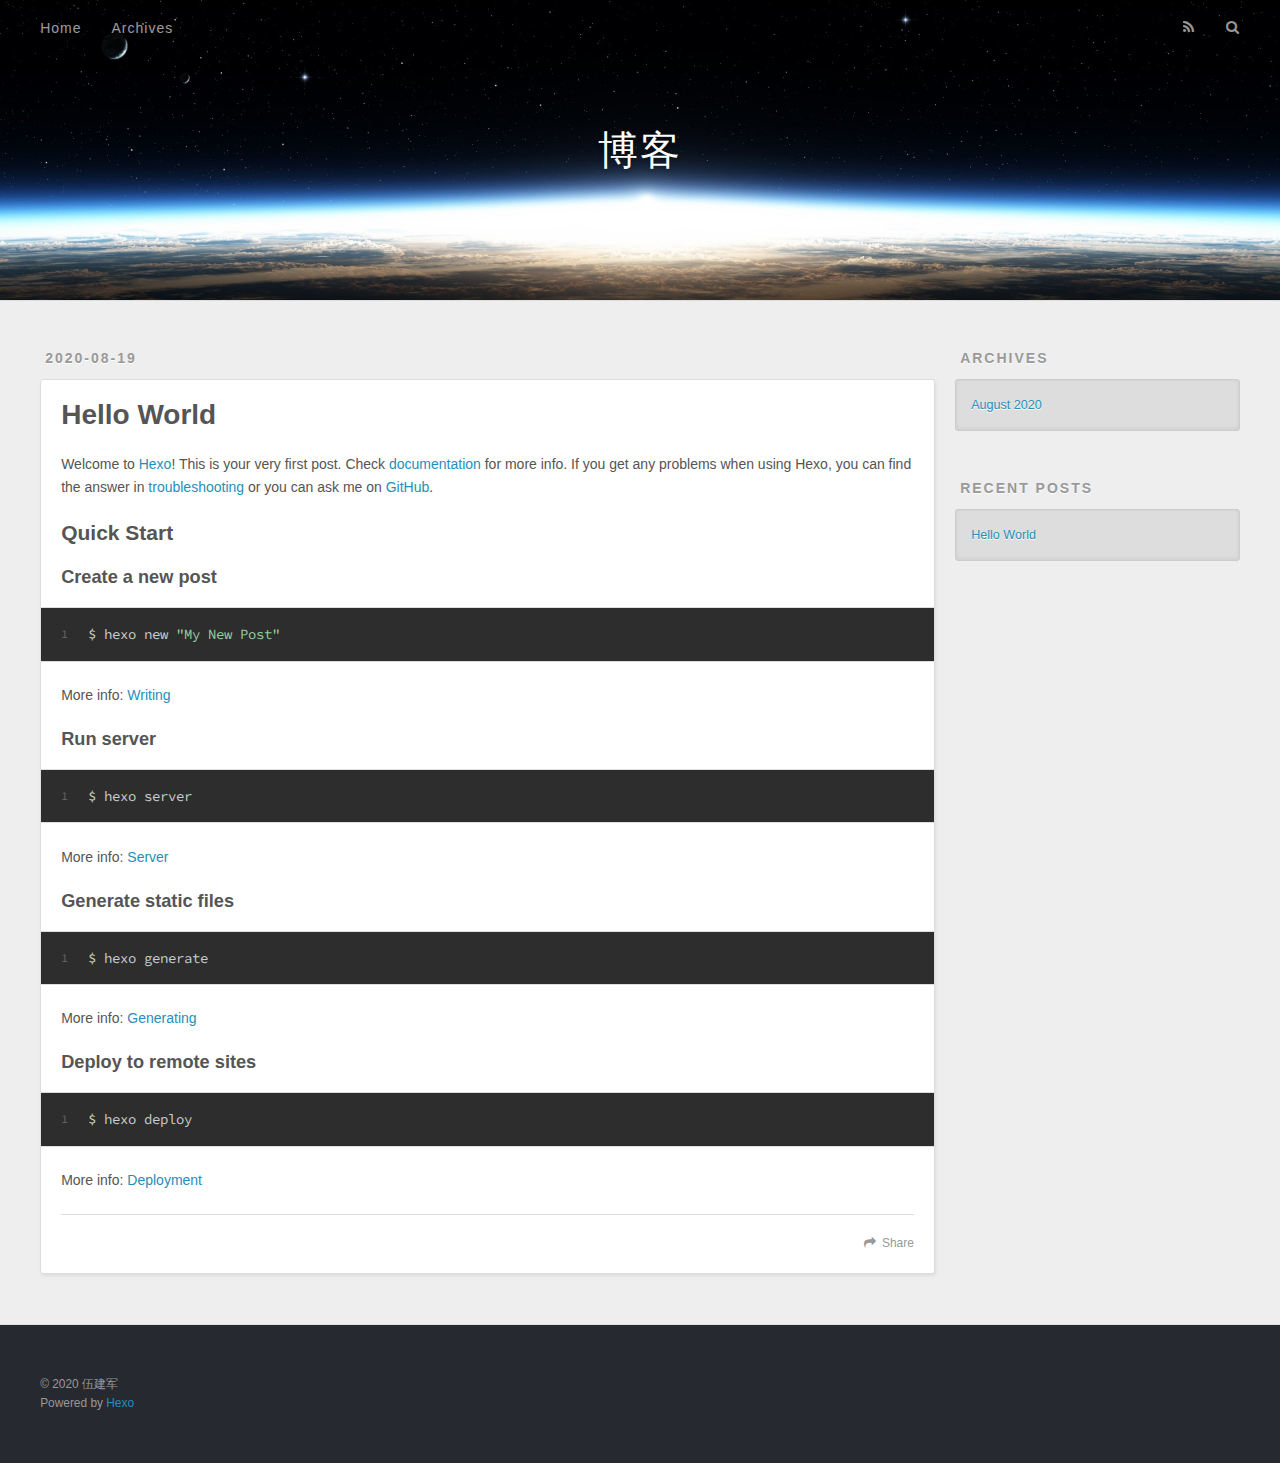
==== index.html @ 5a1fcb06 "Site updated: 2020-08-20 22:05:37" ====
<!DOCTYPE html>
<html>
<head>
  <meta charset="utf-8">
  

  
  <title>博客</title>
  <meta name="viewport" content="width=device-width, initial-scale=1, maximum-scale=1">
  <meta name="description" content="伍建军的个人博客">
<meta property="og:type" content="website">
<meta property="og:title" content="博客">
<meta property="og:url" content="http://yoursite.com/index.html">
<meta property="og:site_name" content="博客">
<meta property="og:description" content="伍建军的个人博客">
<meta property="og:locale" content="en_US">
<meta property="article:author" content="伍建军">
<meta name="twitter:card" content="summary">
  
    <link rel="alternate" href="/atom.xml" title="博客" type="application/atom+xml">
  
  
    <link rel="icon" href="/favicon.png">
  
  
    <link href="//fonts.googleapis.com/css?family=Source+Code+Pro" rel="stylesheet" type="text/css">
  
  
<link rel="stylesheet" href="/css/style.css">

<meta name="generator" content="Hexo 5.0.2"></head>

<body>
  <div id="container">
    <div id="wrap">
      <header id="header">
  <div id="banner"></div>
  <div id="header-outer" class="outer">
    <div id="header-title" class="inner">
      <h1 id="logo-wrap">
        <a href="/" id="logo">博客</a>
      </h1>
      
    </div>
    <div id="header-inner" class="inner">
      <nav id="main-nav">
        <a id="main-nav-toggle" class="nav-icon"></a>
        
          <a class="main-nav-link" href="/">Home</a>
        
          <a class="main-nav-link" href="/archives">Archives</a>
        
      </nav>
      <nav id="sub-nav">
        
          <a id="nav-rss-link" class="nav-icon" href="/atom.xml" title="RSS Feed"></a>
        
        <a id="nav-search-btn" class="nav-icon" title="Search"></a>
      </nav>
      <div id="search-form-wrap">
        <form action="//google.com/search" method="get" accept-charset="UTF-8" class="search-form"><input type="search" name="q" class="search-form-input" placeholder="Search"><button type="submit" class="search-form-submit">&#xF002;</button><input type="hidden" name="sitesearch" value="http://yoursite.com"></form>
      </div>
    </div>
  </div>
</header>
      <div class="outer">
        <section id="main">
  
    <article id="post-hello-world" class="article article-type-post" itemscope itemprop="blogPost">
  <div class="article-meta">
    <a href="/2020/08/19/hello-world/" class="article-date">
  <time datetime="2020-08-19T08:05:56.068Z" itemprop="datePublished">2020-08-19</time>
</a>
    
  </div>
  <div class="article-inner">
    
    
      <header class="article-header">
        
  
    <h1 itemprop="name">
      <a class="article-title" href="/2020/08/19/hello-world/">Hello World</a>
    </h1>
  

      </header>
    
    <div class="article-entry" itemprop="articleBody">
      
        <p>Welcome to <a target="_blank" rel="noopener" href="https://hexo.io/">Hexo</a>! This is your very first post. Check <a target="_blank" rel="noopener" href="https://hexo.io/docs/">documentation</a> for more info. If you get any problems when using Hexo, you can find the answer in <a target="_blank" rel="noopener" href="https://hexo.io/docs/troubleshooting.html">troubleshooting</a> or you can ask me on <a target="_blank" rel="noopener" href="https://github.com/hexojs/hexo/issues">GitHub</a>.</p>
<h2 id="Quick-Start"><a href="#Quick-Start" class="headerlink" title="Quick Start"></a>Quick Start</h2><h3 id="Create-a-new-post"><a href="#Create-a-new-post" class="headerlink" title="Create a new post"></a>Create a new post</h3><figure class="highlight bash"><table><tr><td class="gutter"><pre><span class="line">1</span><br></pre></td><td class="code"><pre><span class="line">$ hexo new <span class="string">&quot;My New Post&quot;</span></span><br></pre></td></tr></table></figure>

<p>More info: <a target="_blank" rel="noopener" href="https://hexo.io/docs/writing.html">Writing</a></p>
<h3 id="Run-server"><a href="#Run-server" class="headerlink" title="Run server"></a>Run server</h3><figure class="highlight bash"><table><tr><td class="gutter"><pre><span class="line">1</span><br></pre></td><td class="code"><pre><span class="line">$ hexo server</span><br></pre></td></tr></table></figure>

<p>More info: <a target="_blank" rel="noopener" href="https://hexo.io/docs/server.html">Server</a></p>
<h3 id="Generate-static-files"><a href="#Generate-static-files" class="headerlink" title="Generate static files"></a>Generate static files</h3><figure class="highlight bash"><table><tr><td class="gutter"><pre><span class="line">1</span><br></pre></td><td class="code"><pre><span class="line">$ hexo generate</span><br></pre></td></tr></table></figure>

<p>More info: <a target="_blank" rel="noopener" href="https://hexo.io/docs/generating.html">Generating</a></p>
<h3 id="Deploy-to-remote-sites"><a href="#Deploy-to-remote-sites" class="headerlink" title="Deploy to remote sites"></a>Deploy to remote sites</h3><figure class="highlight bash"><table><tr><td class="gutter"><pre><span class="line">1</span><br></pre></td><td class="code"><pre><span class="line">$ hexo deploy</span><br></pre></td></tr></table></figure>

<p>More info: <a target="_blank" rel="noopener" href="https://hexo.io/docs/one-command-deployment.html">Deployment</a></p>

      
    </div>
    <footer class="article-footer">
      <a data-url="http://yoursite.com/2020/08/19/hello-world/" data-id="cke1d8yir0000tp1a1aha2dy6" class="article-share-link">Share</a>
      
      
    </footer>
  </div>
  
</article>


  


</section>
        
          <aside id="sidebar">
  
    

  
    

  
    
  
    
  <div class="widget-wrap">
    <h3 class="widget-title">Archives</h3>
    <div class="widget">
      <ul class="archive-list"><li class="archive-list-item"><a class="archive-list-link" href="/archives/2020/08/">August 2020</a></li></ul>
    </div>
  </div>


  
    
  <div class="widget-wrap">
    <h3 class="widget-title">Recent Posts</h3>
    <div class="widget">
      <ul>
        
          <li>
            <a href="/2020/08/19/hello-world/">Hello World</a>
          </li>
        
      </ul>
    </div>
  </div>

  
</aside>
        
      </div>
      <footer id="footer">
  
  <div class="outer">
    <div id="footer-info" class="inner">
      &copy; 2020 伍建军<br>
      Powered by <a href="http://hexo.io/" target="_blank">Hexo</a>
    </div>
  </div>
</footer>
    </div>
    <nav id="mobile-nav">
  
    <a href="/" class="mobile-nav-link">Home</a>
  
    <a href="/archives" class="mobile-nav-link">Archives</a>
  
</nav>
    

<script src="//ajax.googleapis.com/ajax/libs/jquery/2.0.3/jquery.min.js"></script>


  
<link rel="stylesheet" href="/fancybox/jquery.fancybox.css">

  
<script src="/fancybox/jquery.fancybox.pack.js"></script>




<script src="/js/script.js"></script>




  </div>
</body>
</html>
---- css/style.css ----
body {
  width: 100%;
}
body:before,
body:after {
  content: "";
  display: table;
}
body:after {
  clear: both;
}
html,
body,
div,
span,
applet,
object,
iframe,
h1,
h2,
h3,
h4,
h5,
h6,
p,
blockquote,
pre,
a,
abbr,
acronym,
address,
big,
cite,
code,
del,
dfn,
em,
img,
ins,
kbd,
q,
s,
samp,
small,
strike,
strong,
sub,
sup,
tt,
var,
dl,
dt,
dd,
ol,
ul,
li,
fieldset,
form,
label,
legend,
table,
caption,
tbody,
tfoot,
thead,
tr,
th,
td {
  margin: 0;
  padding: 0;
  border: 0;
  outline: 0;
  font-weight: inherit;
  font-style: inherit;
  font-family: inherit;
  font-size: 100%;
  vertical-align: baseline;
}
body {
  line-height: 1;
  color: #000;
  background: #fff;
}
ol,
ul {
  list-style: none;
}
table {
  border-collapse: separate;
  border-spacing: 0;
  vertical-align: middle;
}
caption,
th,
td {
  text-align: left;
  font-weight: normal;
  vertical-align: middle;
}
a img {
  border: none;
}
input,
button {
  margin: 0;
  padding: 0;
}
input::-moz-focus-inner,
button::-moz-focus-inner {
  border: 0;
  padding: 0;
}
@font-face {
  font-family: FontAwesome;
  font-style: normal;
  font-weight: normal;
  src: url("fonts/fontawesome-webfont.eot?v=#4.0.3");
  src: url("fonts/fontawesome-webfont.eot?#iefix&v=#4.0.3") format("embedded-opentype"), url("fonts/fontawesome-webfont.woff?v=#4.0.3") format("woff"), url("fonts/fontawesome-webfont.ttf?v=#4.0.3") format("truetype"), url("fonts/fontawesome-webfont.svg#fontawesomeregular?v=#4.0.3") format("svg");
}
html,
body,
#container {
  height: 100%;
}
body {
  background: #eee;
  font: 14px -apple-system, BlinkMacSystemFont, "Segoe UI", "Roboto", "Oxygen", "Ubuntu", "Cantarell", "Fira Sans", "Droid Sans", "Helvetica Neue", sans-serif;
  -webkit-text-size-adjust: 100%;
}
.outer {
  max-width: 1220px;
  margin: 0 auto;
  padding: 0 20px;
}
.outer:before,
.outer:after {
  content: "";
  display: table;
}
.outer:after {
  clear: both;
}
.inner {
  display: inline;
  float: left;
  width: 98.33333333333333%;
  margin: 0 0.833333333333333%;
}
.left,
.alignleft {
  float: left;
}
.right,
.alignright {
  float: right;
}
.clear {
  clear: both;
}
#container {
  position: relative;
}
.mobile-nav-on {
  overflow: hidden;
}
#wrap {
  height: 100%;
  width: 100%;
  position: absolute;
  top: 0;
  left: 0;
  -webkit-transition: 0.2s ease-out;
  -moz-transition: 0.2s ease-out;
  -ms-transition: 0.2s ease-out;
  transition: 0.2s ease-out;
  z-index: 1;
  background: #eee;
}
.mobile-nav-on #wrap {
  left: 280px;
}
@media screen and (min-width: 768px) {
  #main {
    display: inline;
    float: left;
    width: 73.33333333333333%;
    margin: 0 0.833333333333333%;
  }
}
.article-date,
.article-category-link,
.archive-year,
.widget-title {
  text-decoration: none;
  text-transform: uppercase;
  letter-spacing: 2px;
  color: #999;
  margin-bottom: 1em;
  margin-left: 5px;
  line-height: 1em;
  text-shadow: 0 1px #fff;
  font-weight: bold;
}
.article-inner,
.archive-article-inner {
  background: #fff;
  -webkit-box-shadow: 1px 2px 3px #ddd;
  box-shadow: 1px 2px 3px #ddd;
  border: 1px solid #ddd;
  border-radius: 3px;
}
.article-entry h1,
.widget h1 {
  font-size: 2em;
}
.article-entry h2,
.widget h2 {
  font-size: 1.5em;
}
.article-entry h3,
.widget h3 {
  font-size: 1.3em;
}
.article-entry h4,
.widget h4 {
  font-size: 1.2em;
}
.article-entry h5,
.widget h5 {
  font-size: 1em;
}
.article-entry h6,
.widget h6 {
  font-size: 1em;
  color: #999;
}
.article-entry hr,
.widget hr {
  border: 1px dashed #ddd;
}
.article-entry strong,
.widget strong {
  font-weight: bold;
}
.article-entry em,
.widget em,
.article-entry cite,
.widget cite {
  font-style: italic;
}
.article-entry sup,
.widget sup,
.article-entry sub,
.widget sub {
  font-size: 0.75em;
  line-height: 0;
  position: relative;
  vertical-align: baseline;
}
.article-entry sup,
.widget sup {
  top: -0.5em;
}
.article-entry sub,
.widget sub {
  bottom: -0.2em;
}
.article-entry small,
.widget small {
  font-size: 0.85em;
}
.article-entry acronym,
.widget acronym,
.article-entry abbr,
.widget abbr {
  border-bottom: 1px dotted;
}
.article-entry ul,
.widget ul,
.article-entry ol,
.widget ol,
.article-entry dl,
.widget dl {
  margin: 0 20px;
  line-height: 1.6em;
}
.article-entry ul ul,
.widget ul ul,
.article-entry ol ul,
.widget ol ul,
.article-entry ul ol,
.widget ul ol,
.article-entry ol ol,
.widget ol ol {
  margin-top: 0;
  margin-bottom: 0;
}
.article-entry ul,
.widget ul {
  list-style: disc;
}
.article-entry ol,
.widget ol {
  list-style: decimal;
}
.article-entry dt,
.widget dt {
  font-weight: bold;
}
#header {
  height: 300px;
  position: relative;
  border-bottom: 1px solid #ddd;
}
#header:before,
#header:after {
  content: "";
  position: absolute;
  left: 0;
  right: 0;
  height: 40px;
}
#header:before {
  top: 0;
  background: -webkit-linear-gradient(rgba(0,0,0,0.2), transparent);
  background: -moz-linear-gradient(rgba(0,0,0,0.2), transparent);
  background: -ms-linear-gradient(rgba(0,0,0,0.2), transparent);
  background: linear-gradient(rgba(0,0,0,0.2), transparent);
}
#header:after {
  bottom: 0;
  background: -webkit-linear-gradient(transparent, rgba(0,0,0,0.2));
  background: -moz-linear-gradient(transparent, rgba(0,0,0,0.2));
  background: -ms-linear-gradient(transparent, rgba(0,0,0,0.2));
  background: linear-gradient(transparent, rgba(0,0,0,0.2));
}
#header-outer {
  height: 100%;
  position: relative;
}
#header-inner {
  position: relative;
  overflow: hidden;
}
#banner {
  position: absolute;
  top: 0;
  left: 0;
  width: 100%;
  height: 100%;
  background: url("images/banner.jpg") center #000;
  -webkit-background-size: cover;
  -moz-background-size: cover;
  background-size: cover;
  z-index: -1;
}
#header-title {
  text-align: center;
  height: 40px;
  position: absolute;
  top: 50%;
  left: 0;
  margin-top: -20px;
}
#logo,
#subtitle {
  text-decoration: none;
  color: #fff;
  font-weight: 300;
  text-shadow: 0 1px 4px rgba(0,0,0,0.3);
}
#logo {
  font-size: 40px;
  line-height: 40px;
  letter-spacing: 2px;
}
#subtitle {
  font-size: 16px;
  line-height: 16px;
  letter-spacing: 1px;
}
#subtitle-wrap {
  margin-top: 16px;
}
#main-nav {
  float: left;
  margin-left: -15px;
}
.nav-icon,
.main-nav-link {
  float: left;
  color: #fff;
  opacity: 0.6;
  text-decoration: none;
  text-shadow: 0 1px rgba(0,0,0,0.2);
  -webkit-transition: opacity 0.2s;
  -moz-transition: opacity 0.2s;
  -ms-transition: opacity 0.2s;
  transition: opacity 0.2s;
  display: block;
  padding: 20px 15px;
}
.nav-icon:hover,
.main-nav-link:hover {
  opacity: 1;
}
.nav-icon {
  font-family: FontAwesome;
  text-align: center;
  font-size: 14px;
  width: 14px;
  height: 14px;
  padding: 20px 15px;
  position: relative;
  cursor: pointer;
}
.main-nav-link {
  font-weight: 300;
  letter-spacing: 1px;
}
@media screen and (max-width: 479px) {
  .main-nav-link {
    display: none;
  }
}
#main-nav-toggle {
  display: none;
}
#main-nav-toggle:before {
  content: "\f0c9";
}
@media screen and (max-width: 479px) {
  #main-nav-toggle {
    display: block;
  }
}
#sub-nav {
  float: right;
  margin-right: -15px;
}
#nav-rss-link:before {
  content: "\f09e";
}
#nav-search-btn:before {
  content: "\f002";
}
#search-form-wrap {
  position: absolute;
  top: 15px;
  width: 150px;
  height: 30px;
  right: -150px;
  opacity: 0;
  -webkit-transition: 0.2s ease-out;
  -moz-transition: 0.2s ease-out;
  -ms-transition: 0.2s ease-out;
  transition: 0.2s ease-out;
}
#search-form-wrap.on {
  opacity: 1;
  right: 0;
}
@media screen and (max-width: 479px) {
  #search-form-wrap {
    width: 100%;
    right: -100%;
  }
}
.search-form {
  position: absolute;
  top: 0;
  left: 0;
  right: 0;
  background: #fff;
  padding: 5px 15px;
  border-radius: 15px;
  -webkit-box-shadow: 0 0 10px rgba(0,0,0,0.3);
  box-shadow: 0 0 10px rgba(0,0,0,0.3);
}
.search-form-input {
  border: none;
  background: none;
  color: #555;
  width: 100%;
  font: 13px -apple-system, BlinkMacSystemFont, "Segoe UI", "Roboto", "Oxygen", "Ubuntu", "Cantarell", "Fira Sans", "Droid Sans", "Helvetica Neue", sans-serif;
  outline: none;
}
.search-form-input::-webkit-search-results-decoration,
.search-form-input::-webkit-search-cancel-button {
  -webkit-appearance: none;
}
.search-form-submit {
  position: absolute;
  top: 50%;
  right: 10px;
  margin-top: -7px;
  font: 13px FontAwesome;
  border: none;
  background: none;
  color: #bbb;
  cursor: pointer;
}
.search-form-submit:hover,
.search-form-submit:focus {
  color: #777;
}
.article {
  margin: 50px 0;
}
.article-inner {
  overflow: hidden;
}
.article-meta:before,
.article-meta:after {
  content: "";
  display: table;
}
.article-meta:after {
  clear: both;
}
.article-date {
  float: left;
}
.article-category {
  float: left;
  line-height: 1em;
  color: #ccc;
  text-shadow: 0 1px #fff;
  margin-left: 8px;
}
.article-category:before {
  content: "\2022";
}
.article-category-link {
  margin: 0 12px 1em;
}
.article-header {
  padding: 20px 20px 0;
}
.article-title {
  text-decoration: none;
  font-size: 2em;
  font-weight: bold;
  color: #555;
  line-height: 1.1em;
  -webkit-transition: color 0.2s;
  -moz-transition: color 0.2s;
  -ms-transition: color 0.2s;
  transition: color 0.2s;
}
a.article-title:hover {
  color: #258fb8;
}
.article-entry {
  color: #555;
  padding: 0 20px;
}
.article-entry:before,
.article-entry:after {
  content: "";
  display: table;
}
.article-entry:after {
  clear: both;
}
.article-entry p,
.article-entry table {
  line-height: 1.6em;
  margin: 1.6em 0;
}
.article-entry h1,
.article-entry h2,
.article-entry h3,
.article-entry h4,
.article-entry h5,
.article-entry h6 {
  font-weight: bold;
}
.article-entry h1,
.article-entry h2,
.article-entry h3,
.article-entry h4,
.article-entry h5,
.article-entry h6 {
  line-height: 1.1em;
  margin: 1.1em 0;
}
.article-entry a {
  color: #258fb8;
  text-decoration: none;
}
.article-entry a:hover {
  text-decoration: underline;
}
.article-entry ul,
.article-entry ol,
.article-entry dl {
  margin-top: 1.6em;
  margin-bottom: 1.6em;
}
.article-entry img,
.article-entry video {
  max-width: 100%;
  height: auto;
  display: block;
  margin: auto;
}
.article-entry iframe {
  border: none;
}
.article-entry table {
  width: 100%;
  border-collapse: collapse;
  border-spacing: 0;
}
.article-entry th {
  font-weight: bold;
  border-bottom: 3px solid #ddd;
  padding-bottom: 0.5em;
}
.article-entry td {
  border-bottom: 1px solid #ddd;
  padding: 10px 0;
}
.article-entry blockquote {
  font-family: Georgia, "Times New Roman", serif;
  font-size: 1.4em;
  margin: 1.6em 20px;
  text-align: center;
}
.article-entry blockquote footer {
  font-size: 14px;
  margin: 1.6em 0;
  font-family: -apple-system, BlinkMacSystemFont, "Segoe UI", "Roboto", "Oxygen", "Ubuntu", "Cantarell", "Fira Sans", "Droid Sans", "Helvetica Neue", sans-serif;
}
.article-entry blockquote footer cite:before {
  content: "—";
  padding: 0 0.5em;
}
.article-entry .pullquote {
  text-align: left;
  width: 45%;
  margin: 0;
}
.article-entry .pullquote.left {
  margin-left: 0.5em;
  margin-right: 1em;
}
.article-entry .pullquote.right {
  margin-right: 0.5em;
  margin-left: 1em;
}
.article-entry .caption {
  color: #999;
  display: block;
  font-size: 0.9em;
  margin-top: 0.5em;
  position: relative;
  text-align: center;
}
.article-entry .video-container {
  position: relative;
  padding-top: 56.25%;
  height: 0;
  overflow: hidden;
}
.article-entry .video-container iframe,
.article-entry .video-container object,
.article-entry .video-container embed {
  position: absolute;
  top: 0;
  left: 0;
  width: 100%;
  height: 100%;
  margin-top: 0;
}
.article-more-link a {
  display: inline-block;
  line-height: 1em;
  padding: 6px 15px;
  border-radius: 15px;
  background: #eee;
  color: #999;
  text-shadow: 0 1px #fff;
  text-decoration: none;
}
.article-more-link a:hover {
  background: #258fb8;
  color: #fff;
  text-decoration: none;
  text-shadow: 0 1px #1e7293;
}
.article-footer {
  font-size: 0.85em;
  line-height: 1.6em;
  border-top: 1px solid #ddd;
  padding-top: 1.6em;
  margin: 0 20px 20px;
}
.article-footer:before,
.article-footer:after {
  content: "";
  display: table;
}
.article-footer:after {
  clear: both;
}
.article-footer a {
  color: #999;
  text-decoration: none;
}
.article-footer a:hover {
  color: #555;
}
.article-tag-list-item {
  float: left;
  margin-right: 10px;
}
.article-tag-list-link:before {
  content: "#";
}
.article-comment-link {
  float: right;
}
.article-comment-link:before {
  content: "\f075";
  font-family: FontAwesome;
  padding-right: 8px;
}
.article-share-link {
  cursor: pointer;
  float: right;
  margin-left: 20px;
}
.article-share-link:before {
  content: "\f064";
  font-family: FontAwesome;
  padding-right: 6px;
}
#article-nav {
  position: relative;
}
#article-nav:before,
#article-nav:after {
  content: "";
  display: table;
}
#article-nav:after {
  clear: both;
}
@media screen and (min-width: 768px) {
  #article-nav {
    margin: 50px 0;
  }
  #article-nav:before {
    width: 8px;
    height: 8px;
    position: absolute;
    top: 50%;
    left: 50%;
    margin-top: -4px;
    margin-left: -4px;
    content: "";
    border-radius: 50%;
    background: #ddd;
    -webkit-box-shadow: 0 1px 2px #fff;
    box-shadow: 0 1px 2px #fff;
  }
}
.article-nav-link-wrap {
  text-decoration: none;
  text-shadow: 0 1px #fff;
  color: #999;
  -webkit-box-sizing: border-box;
  -moz-box-sizing: border-box;
  box-sizing: border-box;
  margin-top: 50px;
  text-align: center;
  display: block;
}
.article-nav-link-wrap:hover {
  color: #555;
}
@media screen and (min-width: 768px) {
  .article-nav-link-wrap {
    width: 50%;
    margin-top: 0;
  }
}
@media screen and (min-width: 768px) {
  #article-nav-newer {
    float: left;
    text-align: right;
    padding-right: 20px;
  }
}
@media screen and (min-width: 768px) {
  #article-nav-older {
    float: right;
    text-align: left;
    padding-left: 20px;
  }
}
.article-nav-caption {
  text-transform: uppercase;
  letter-spacing: 2px;
  color: #ddd;
  line-height: 1em;
  font-weight: bold;
}
#article-nav-newer .article-nav-caption {
  margin-right: -2px;
}
.article-nav-title {
  font-size: 0.85em;
  line-height: 1.6em;
  margin-top: 0.5em;
}
.article-share-box {
  position: absolute;
  display: none;
  background: #fff;
  -webkit-box-shadow: 1px 2px 10px rgba(0,0,0,0.2);
  box-shadow: 1px 2px 10px rgba(0,0,0,0.2);
  border-radius: 3px;
  margin-left: -145px;
  overflow: hidden;
  z-index: 1;
}
.article-share-box.on {
  display: block;
}
.article-share-input {
  width: 100%;
  background: none;
  -webkit-box-sizing: border-box;
  -moz-box-sizing: border-box;
  box-sizing: border-box;
  font: 14px -apple-system, BlinkMacSystemFont, "Segoe UI", "Roboto", "Oxygen", "Ubuntu", "Cantarell", "Fira Sans", "Droid Sans", "Helvetica Neue", sans-serif;
  padding: 0 15px;
  color: #555;
  outline: none;
  border: 1px solid #ddd;
  border-radius: 3px 3px 0 0;
  height: 36px;
  line-height: 36px;
}
.article-share-links {
  background: #eee;
}
.article-share-links:before,
.article-share-links:after {
  content: "";
  display: table;
}
.article-share-links:after {
  clear: both;
}
.article-share-twitter,
.article-share-facebook,
.article-share-pinterest,
.article-share-google {
  width: 50px;
  height: 36px;
  display: block;
  float: left;
  position: relative;
  color: #999;
  text-shadow: 0 1px #fff;
}
.article-share-twitter:before,
.article-share-facebook:before,
.article-share-pinterest:before,
.article-share-google:before {
  font-size: 20px;
  font-family: FontAwesome;
  width: 20px;
  height: 20px;
  position: absolute;
  top: 50%;
  left: 50%;
  margin-top: -10px;
  margin-left: -10px;
  text-align: center;
}
.article-share-twitter:hover,
.article-share-facebook:hover,
.article-share-pinterest:hover,
.article-share-google:hover {
  color: #fff;
}
.article-share-twitter:before {
  content: "\f099";
}
.article-share-twitter:hover {
  background: #00aced;
  text-shadow: 0 1px #008abe;
}
.article-share-facebook:before {
  content: "\f09a";
}
.article-share-facebook:hover {
  background: #3b5998;
  text-shadow: 0 1px #2f477a;
}
.article-share-pinterest:before {
  content: "\f0d2";
}
.article-share-pinterest:hover {
  background: #cb2027;
  text-shadow: 0 1px #a21a1f;
}
.article-share-google:before {
  content: "\f0d5";
}
.article-share-google:hover {
  background: #dd4b39;
  text-shadow: 0 1px #be3221;
}
.article-gallery {
  background: #000;
  position: relative;
}
.article-gallery-photos {
  position: relative;
  overflow: hidden;
}
.article-gallery-img {
  display: none;
  max-width: 100%;
}
.article-gallery-img:first-child {
  display: block;
}
.article-gallery-img.loaded {
  position: absolute;
  display: block;
}
.article-gallery-img img {
  display: block;
  max-width: 100%;
  margin: 0 auto;
}
#comments {
  background: #fff;
  -webkit-box-shadow: 1px 2px 3px #ddd;
  box-shadow: 1px 2px 3px #ddd;
  padding: 20px;
  border: 1px solid #ddd;
  border-radius: 3px;
  margin: 50px 0;
}
#comments a {
  color: #258fb8;
}
.archives-wrap {
  margin: 50px 0;
}
.archives:before,
.archives:after {
  content: "";
  display: table;
}
.archives:after {
  clear: both;
}
.archive-year-wrap {
  margin-bottom: 1em;
}
.archives {
  -webkit-column-gap: 10px;
  -moz-column-gap: 10px;
  column-gap: 10px;
}
@media screen and (min-width: 480px) and (max-width: 767px) {
  .archives {
    -webkit-column-count: 2;
    -moz-column-count: 2;
    column-count: 2;
  }
}
@media screen and (min-width: 768px) {
  .archives {
    -webkit-column-count: 3;
    -moz-column-count: 3;
    column-count: 3;
  }
}
.archive-article {
  -webkit-column-break-inside: avoid;
  page-break-inside: avoid;
  overflow: hidden;
  break-inside: avoid-column;
}
.archive-article-inner {
  padding: 10px;
  margin-bottom: 15px;
}
.archive-article-title {
  text-decoration: none;
  font-weight: bold;
  color: #555;
  -webkit-transition: color 0.2s;
  -moz-transition: color 0.2s;
  -ms-transition: color 0.2s;
  transition: color 0.2s;
  line-height: 1.6em;
}
.archive-article-title:hover {
  color: #258fb8;
}
.archive-article-footer {
  margin-top: 1em;
}
.archive-article-date {
  color: #999;
  text-decoration: none;
  font-size: 0.85em;
  line-height: 1em;
  margin-bottom: 0.5em;
  display: block;
}
#page-nav {
  margin: 50px auto;
  background: #fff;
  -webkit-box-shadow: 1px 2px 3px #ddd;
  box-shadow: 1px 2px 3px #ddd;
  border: 1px solid #ddd;
  border-radius: 3px;
  text-align: center;
  color: #999;
  overflow: hidden;
}
#page-nav:before,
#page-nav:after {
  content: "";
  display: table;
}
#page-nav:after {
  clear: both;
}
#page-nav a,
#page-nav span {
  padding: 10px 20px;
  line-height: 1;
  height: 2ex;
}
#page-nav a {
  color: #999;
  text-decoration: none;
}
#page-nav a:hover {
  background: #999;
  color: #fff;
}
#page-nav .prev {
  float: left;
}
#page-nav .next {
  float: right;
}
#page-nav .page-number {
  display: inline-block;
}
@media screen and (max-width: 479px) {
  #page-nav .page-number {
    display: none;
  }
}
#page-nav .current {
  color: #555;
  font-weight: bold;
}
#page-nav .space {
  color: #ddd;
}
#footer {
  background: #262a30;
  padding: 50px 0;
  border-top: 1px solid #ddd;
  color: #999;
}
#footer a {
  color: #258fb8;
  text-decoration: none;
}
#footer a:hover {
  text-decoration: underline;
}
#footer-info {
  line-height: 1.6em;
  font-size: 0.85em;
}
.article-entry pre,
.article-entry .highlight {
  background: #2d2d2d;
  margin: 0 -20px;
  padding: 15px 20px;
  border-style: solid;
  border-color: #ddd;
  border-width: 1px 0;
  overflow: auto;
  color: #ccc;
  line-height: 22.400000000000002px;
}
.article-entry .highlight .gutter pre,
.article-entry .gist .gist-file .gist-data .line-numbers {
  color: #666;
  font-size: 0.85em;
}
.article-entry pre,
.article-entry code {
  font-family: "Source Code Pro", Consolas, Monaco, Menlo, Consolas, monospace;
}
.article-entry code {
  background: #eee;
  text-shadow: 0 1px #fff;
  padding: 0 0.3em;
}
.article-entry pre code {
  background: none;
  text-shadow: none;
  padding: 0;
}
.article-entry .highlight pre {
  border: none;
  margin: 0;
  padding: 0;
}
.article-entry .highlight table {
  margin: 0;
  width: auto;
}
.article-entry .highlight td {
  border: none;
  padding: 0;
}
.article-entry .highlight figcaption {
  font-size: 0.85em;
  color: #999;
  line-height: 1em;
  margin-bottom: 1em;
}
.article-entry .highlight figcaption:before,
.article-entry .highlight figcaption:after {
  content: "";
  display: table;
}
.article-entry .highlight figcaption:after {
  clear: both;
}
.article-entry .highlight figcaption a {
  float: right;
}
.article-entry .highlight .gutter pre {
  text-align: right;
  padding-right: 20px;
}
.article-entry .highlight .line {
  height: 22.400000000000002px;
}
.article-entry .highlight .line.marked {
  background: #515151;
}
.article-entry .gist {
  margin: 0 -20px;
  border-style: solid;
  border-color: #ddd;
  border-width: 1px 0;
  background: #2d2d2d;
  padding: 15px 20px 15px 0;
}
.article-entry .gist .gist-file {
  border: none;
  font-family: "Source Code Pro", Consolas, Monaco, Menlo, Consolas, monospace;
  margin: 0;
}
.article-entry .gist .gist-file .gist-data {
  background: none;
  border: none;
}
.article-entry .gist .gist-file .gist-data .line-numbers {
  background: none;
  border: none;
  padding: 0 20px 0 0;
}
.article-entry .gist .gist-file .gist-data .line-data {
  padding: 0 !important;
}
.article-entry .gist .gist-file .highlight {
  margin: 0;
  padding: 0;
  border: none;
}
.article-entry .gist .gist-file .gist-meta {
  background: #2d2d2d;
  color: #999;
  font: 0.85em -apple-system, BlinkMacSystemFont, "Segoe UI", "Roboto", "Oxygen", "Ubuntu", "Cantarell", "Fira Sans", "Droid Sans", "Helvetica Neue", sans-serif;
  text-shadow: 0 0;
  padding: 0;
  margin-top: 1em;
  margin-left: 20px;
}
.article-entry .gist .gist-file .gist-meta a {
  color: #258fb8;
  font-weight: normal;
}
.article-entry .gist .gist-file .gist-meta a:hover {
  text-decoration: underline;
}
pre .comment,
pre .title {
  color: #999;
}
pre .variable,
pre .attribute,
pre .tag,
pre .regexp,
pre .ruby .constant,
pre .xml .tag .title,
pre .xml .pi,
pre .xml .doctype,
pre .html .doctype,
pre .css .id,
pre .css .class,
pre .css .pseudo {
  color: #f2777a;
}
pre .number,
pre .preprocessor,
pre .built_in,
pre .literal,
pre .params,
pre .constant {
  color: #f99157;
}
pre .class,
pre .ruby .class .title,
pre .css .rules .attribute {
  color: #9c9;
}
pre .string,
pre .value,
pre .inheritance,
pre .header,
pre .ruby .symbol,
pre .xml .cdata {
  color: #9c9;
}
pre .css .hexcolor {
  color: #6cc;
}
pre .function,
pre .python .decorator,
pre .python .title,
pre .ruby .function .title,
pre .ruby .title .keyword,
pre .perl .sub,
pre .javascript .title,
pre .coffeescript .title {
  color: #69c;
}
pre .keyword,
pre .javascript .function {
  color: #c9c;
}
@media screen and (max-width: 479px) {
  #mobile-nav {
    position: absolute;
    top: 0;
    left: 0;
    width: 280px;
    height: 100%;
    background: #191919;
    border-right: 1px solid #fff;
  }
}
@media screen and (max-width: 479px) {
  .mobile-nav-link {
    display: block;
    color: #999;
    text-decoration: none;
    padding: 15px 20px;
    font-weight: bold;
  }
  .mobile-nav-link:hover {
    color: #fff;
  }
}
@media screen and (min-width: 768px) {
  #sidebar {
    display: inline;
    float: left;
    width: 23.333333333333332%;
    margin: 0 0.833333333333333%;
  }
}
.widget-wrap {
  margin: 50px 0;
}
.widget {
  color: #777;
  text-shadow: 0 1px #fff;
  background: #ddd;
  -webkit-box-shadow: 0 -1px 4px #ccc inset;
  box-shadow: 0 -1px 4px #ccc inset;
  border: 1px solid #ccc;
  padding: 15px;
  border-radius: 3px;
}
.widget a {
  color: #258fb8;
  text-decoration: none;
}
.widget a:hover {
  text-decoration: underline;
}
.widget ul ul,
.widget ol ul,
.widget dl ul,
.widget ul ol,
.widget ol ol,
.widget dl ol,
.widget ul dl,
.widget ol dl,
.widget dl dl {
  margin-left: 15px;
  list-style: disc;
}
.widget {
  line-height: 1.6em;
  word-wrap: break-word;
  font-size: 0.9em;
}
.widget ul,
.widget ol {
  list-style: none;
  margin: 0;
}
.widget ul ul,
.widget ol ul,
.widget ul ol,
.widget ol ol {
  margin: 0 20px;
}
.widget ul ul,
.widget ol ul {
  list-style: disc;
}
.widget ul ol,
.widget ol ol {
  list-style: decimal;
}
.category-list-count,
.tag-list-count,
.archive-list-count {
  padding-left: 5px;
  color: #999;
  font-size: 0.85em;
}
.category-list-count:before,
.tag-list-count:before,
.archive-list-count:before {
  content: "(";
}
.category-list-count:after,
.tag-list-count:after,
.archive-list-count:after {
  content: ")";
}
.tagcloud a {
  margin-right: 5px;
  display: inline-block;
}
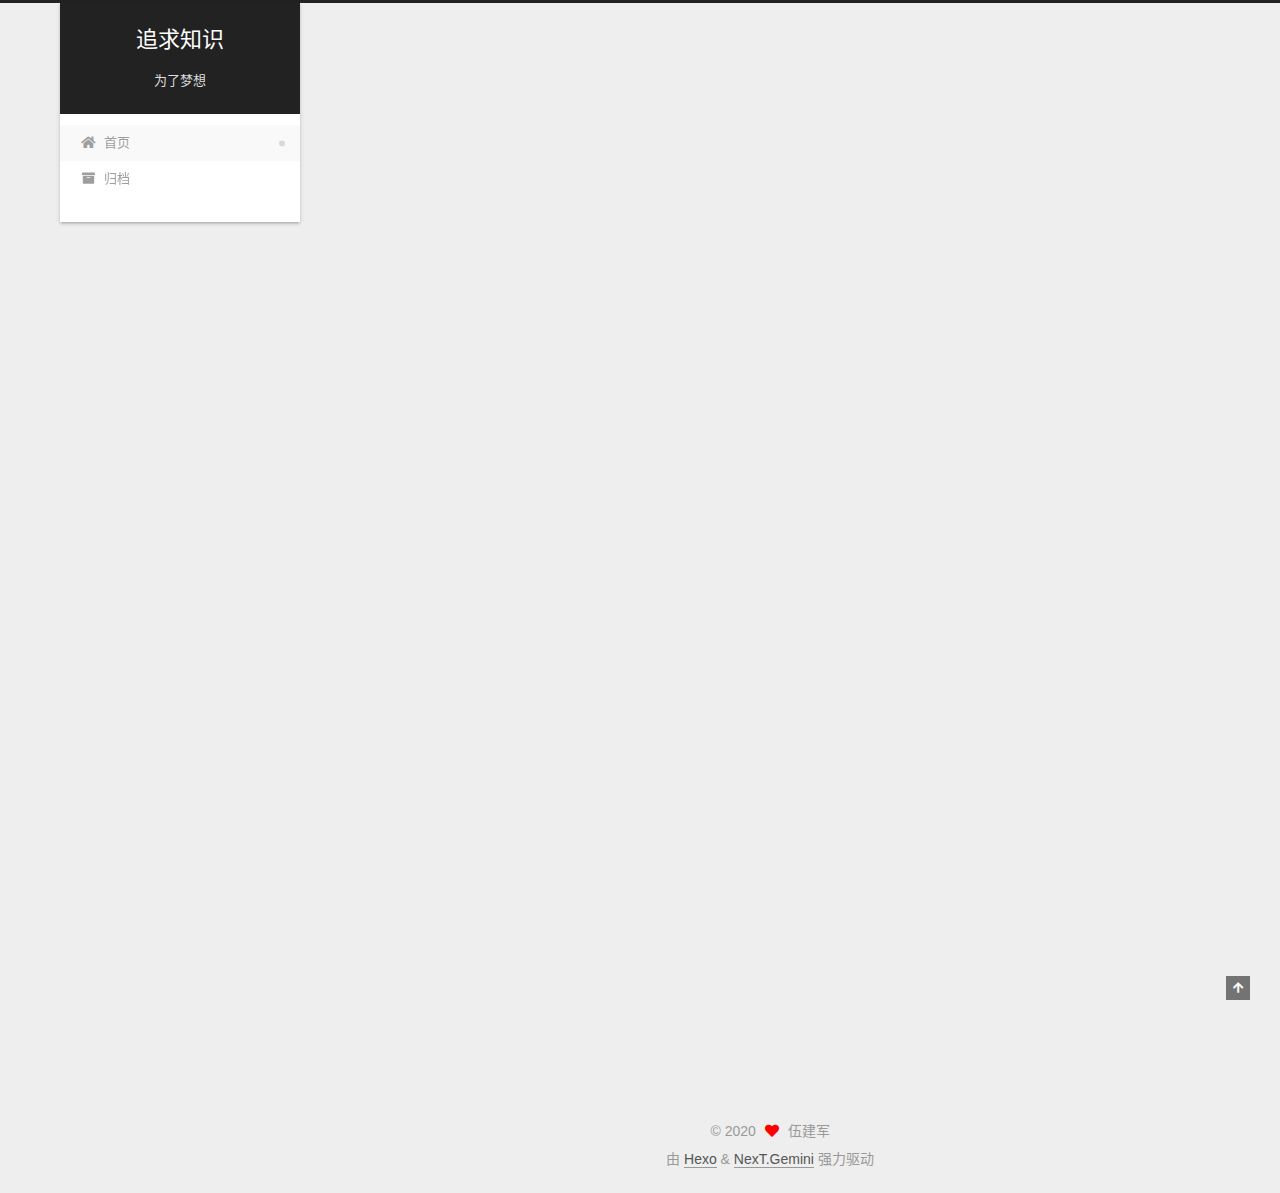
==== commit 87dc8552: "Site updated: 2020-08-20 22:09:35" ====
--- a/index.html
+++ b/index.html
@@ -1,198 +1,372 @@
 <!DOCTYPE html>
-<html>
+<html lang="zh-CN">
 <head>
-  <meta charset="utf-8">
-  
-
-  
-  <title>博客</title>
-  <meta name="viewport" content="width=device-width, initial-scale=1, maximum-scale=1">
+  <meta charset="UTF-8">
+<meta name="viewport" content="width=device-width, initial-scale=1, maximum-scale=2">
+<meta name="theme-color" content="#222">
+<meta name="generator" content="Hexo 5.0.2">
+  <link rel="apple-touch-icon" sizes="180x180" href="/images/apple-touch-icon-next.png">
+  <link rel="icon" type="image/png" sizes="32x32" href="/images/favicon-32x32-next.png">
+  <link rel="icon" type="image/png" sizes="16x16" href="/images/favicon-16x16-next.png">
+  <link rel="mask-icon" href="/images/logo.svg" color="#222">
+
+<link rel="stylesheet" href="/css/main.css">
+
+
+<link rel="stylesheet" href="/lib/font-awesome/css/all.min.css">
+
+<script id="hexo-configurations">
+    var NexT = window.NexT || {};
+    var CONFIG = {"hostname":"yoursite.com","root":"/","scheme":"Gemini","version":"7.8.0","exturl":false,"sidebar":{"position":"left","display":"post","padding":18,"offset":12,"onmobile":false},"copycode":{"enable":false,"show_result":false,"style":null},"back2top":{"enable":true,"sidebar":false,"scrollpercent":false},"bookmark":{"enable":false,"color":"#222","save":"auto"},"fancybox":false,"mediumzoom":false,"lazyload":false,"pangu":false,"comments":{"style":"tabs","active":null,"storage":true,"lazyload":false,"nav":null},"algolia":{"hits":{"per_page":10},"labels":{"input_placeholder":"Search for Posts","hits_empty":"We didn't find any results for the search: ${query}","hits_stats":"${hits} results found in ${time} ms"}},"localsearch":{"enable":false,"trigger":"auto","top_n_per_article":1,"unescape":false,"preload":false},"motion":{"enable":true,"async":false,"transition":{"post_block":"fadeIn","post_header":"slideDownIn","post_body":"slideDownIn","coll_header":"slideLeftIn","sidebar":"slideUpIn"}}};
+  </script>
+
   <meta name="description" content="伍建军的个人博客">
 <meta property="og:type" content="website">
-<meta property="og:title" content="博客">
+<meta property="og:title" content="追求知识">
 <meta property="og:url" content="http://yoursite.com/index.html">
-<meta property="og:site_name" content="博客">
+<meta property="og:site_name" content="追求知识">
 <meta property="og:description" content="伍建军的个人博客">
-<meta property="og:locale" content="en_US">
+<meta property="og:locale" content="zh_CN">
 <meta property="article:author" content="伍建军">
 <meta name="twitter:card" content="summary">
-  
-    <link rel="alternate" href="/atom.xml" title="博客" type="application/atom+xml">
-  
-  
-    <link rel="icon" href="/favicon.png">
-  
-  
-    <link href="//fonts.googleapis.com/css?family=Source+Code+Pro" rel="stylesheet" type="text/css">
-  
-  
-<link rel="stylesheet" href="/css/style.css">
-
-<meta name="generator" content="Hexo 5.0.2"></head>
-
-<body>
-  <div id="container">
-    <div id="wrap">
-      <header id="header">
-  <div id="banner"></div>
-  <div id="header-outer" class="outer">
-    <div id="header-title" class="inner">
-      <h1 id="logo-wrap">
-        <a href="/" id="logo">博客</a>
-      </h1>
+
+<link rel="canonical" href="http://yoursite.com/">
+
+
+<script id="page-configurations">
+  // https://hexo.io/docs/variables.html
+  CONFIG.page = {
+    sidebar: "",
+    isHome : true,
+    isPost : false,
+    lang   : 'zh-CN'
+  };
+</script>
+
+  <title>追求知识</title>
+  
+
+
+
+
+
+
+  <noscript>
+  <style>
+  .use-motion .brand,
+  .use-motion .menu-item,
+  .sidebar-inner,
+  .use-motion .post-block,
+  .use-motion .pagination,
+  .use-motion .comments,
+  .use-motion .post-header,
+  .use-motion .post-body,
+  .use-motion .collection-header { opacity: initial; }
+
+  .use-motion .site-title,
+  .use-motion .site-subtitle {
+    opacity: initial;
+    top: initial;
+  }
+
+  .use-motion .logo-line-before i { left: initial; }
+  .use-motion .logo-line-after i { right: initial; }
+  </style>
+</noscript>
+
+</head>
+
+<body itemscope itemtype="http://schema.org/WebPage">
+  <div class="container use-motion">
+    <div class="headband"></div>
+
+    <header class="header" itemscope itemtype="http://schema.org/WPHeader">
+      <div class="header-inner"><div class="site-brand-container">
+  <div class="site-nav-toggle">
+    <div class="toggle" aria-label="切换导航栏">
+      <span class="toggle-line toggle-line-first"></span>
+      <span class="toggle-line toggle-line-middle"></span>
+      <span class="toggle-line toggle-line-last"></span>
+    </div>
+  </div>
+
+  <div class="site-meta">
+
+    <a href="/" class="brand" rel="start">
+      <span class="logo-line-before"><i></i></span>
+      <h1 class="site-title">追求知识</h1>
+      <span class="logo-line-after"><i></i></span>
+    </a>
+      <p class="site-subtitle" itemprop="description">为了梦想</p>
+  </div>
+
+  <div class="site-nav-right">
+    <div class="toggle popup-trigger">
+    </div>
+  </div>
+</div>
+
+
+
+
+<nav class="site-nav">
+  <ul id="menu" class="main-menu menu">
+        <li class="menu-item menu-item-home">
+
+    <a href="/" rel="section"><i class="fa fa-home fa-fw"></i>首页</a>
+
+  </li>
+        <li class="menu-item menu-item-archives">
+
+    <a href="/archives/" rel="section"><i class="fa fa-archive fa-fw"></i>归档</a>
+
+  </li>
+  </ul>
+</nav>
+
+
+
+
+</div>
+    </header>
+
+    
+  <div class="back-to-top">
+    <i class="fa fa-arrow-up"></i>
+    <span>0%</span>
+  </div>
+
+
+    <main class="main">
+      <div class="main-inner">
+        <div class="content-wrap">
+          
+
+          <div class="content index posts-expand">
+            
+      
+  
+  
+  <article itemscope itemtype="http://schema.org/Article" class="post-block" lang="zh-CN">
+    <link itemprop="mainEntityOfPage" href="http://yoursite.com/2020/08/19/hello-world/">
+
+    <span hidden itemprop="author" itemscope itemtype="http://schema.org/Person">
+      <meta itemprop="image" content="/images/avatar.gif">
+      <meta itemprop="name" content="伍建军">
+      <meta itemprop="description" content="伍建军的个人博客">
+    </span>
+
+    <span hidden itemprop="publisher" itemscope itemtype="http://schema.org/Organization">
+      <meta itemprop="name" content="追求知识">
+    </span>
+      <header class="post-header">
+        <h2 class="post-title" itemprop="name headline">
+          
+            <a href="/2020/08/19/hello-world/" class="post-title-link" itemprop="url">Hello World</a>
+        </h2>
+
+        <div class="post-meta">
+            <span class="post-meta-item">
+              <span class="post-meta-item-icon">
+                <i class="far fa-calendar"></i>
+              </span>
+              <span class="post-meta-item-text">发表于</span>
+
+              <time title="创建时间：2020-08-19 16:05:56" itemprop="dateCreated datePublished" datetime="2020-08-19T16:05:56+08:00">2020-08-19</time>
+            </span>
+
+          
+
+        </div>
+      </header>
+
+    
+    
+    
+    <div class="post-body" itemprop="articleBody">
+
+      
+          <p>Welcome to <a target="_blank" rel="noopener" href="https://hexo.io/">Hexo</a>! This is your very first post. Check <a target="_blank" rel="noopener" href="https://hexo.io/docs/">documentation</a> for more info. If you get any problems when using Hexo, you can find the answer in <a target="_blank" rel="noopener" href="https://hexo.io/docs/troubleshooting.html">troubleshooting</a> or you can ask me on <a target="_blank" rel="noopener" href="https://github.com/hexojs/hexo/issues">GitHub</a>.</p>
+<h2 id="Quick-Start"><a href="#Quick-Start" class="headerlink" title="Quick Start"></a>Quick Start</h2><h3 id="Create-a-new-post"><a href="#Create-a-new-post" class="headerlink" title="Create a new post"></a>Create a new post</h3><figure class="highlight bash"><table><tr><td class="gutter"><pre><span class="line">1</span><br></pre></td><td class="code"><pre><span class="line">$ hexo new <span class="string">&quot;My New Post&quot;</span></span><br></pre></td></tr></table></figure>
+
+<p>More info: <a target="_blank" rel="noopener" href="https://hexo.io/docs/writing.html">Writing</a></p>
+<h3 id="Run-server"><a href="#Run-server" class="headerlink" title="Run server"></a>Run server</h3><figure class="highlight bash"><table><tr><td class="gutter"><pre><span class="line">1</span><br></pre></td><td class="code"><pre><span class="line">$ hexo server</span><br></pre></td></tr></table></figure>
+
+<p>More info: <a target="_blank" rel="noopener" href="https://hexo.io/docs/server.html">Server</a></p>
+<h3 id="Generate-static-files"><a href="#Generate-static-files" class="headerlink" title="Generate static files"></a>Generate static files</h3><figure class="highlight bash"><table><tr><td class="gutter"><pre><span class="line">1</span><br></pre></td><td class="code"><pre><span class="line">$ hexo generate</span><br></pre></td></tr></table></figure>
+
+<p>More info: <a target="_blank" rel="noopener" href="https://hexo.io/docs/generating.html">Generating</a></p>
+<h3 id="Deploy-to-remote-sites"><a href="#Deploy-to-remote-sites" class="headerlink" title="Deploy to remote sites"></a>Deploy to remote sites</h3><figure class="highlight bash"><table><tr><td class="gutter"><pre><span class="line">1</span><br></pre></td><td class="code"><pre><span class="line">$ hexo deploy</span><br></pre></td></tr></table></figure>
+
+<p>More info: <a target="_blank" rel="noopener" href="https://hexo.io/docs/one-command-deployment.html">Deployment</a></p>
+
       
     </div>
-    <div id="header-inner" class="inner">
-      <nav id="main-nav">
-        <a id="main-nav-toggle" class="nav-icon"></a>
+
+    
+    
+    
+      <footer class="post-footer">
+        <div class="post-eof"></div>
+      </footer>
+  </article>
+  
+  
+  
+
+
+  
+
+
+
+          </div>
+          
+
+<script>
+  window.addEventListener('tabs:register', () => {
+    let { activeClass } = CONFIG.comments;
+    if (CONFIG.comments.storage) {
+      activeClass = localStorage.getItem('comments_active') || activeClass;
+    }
+    if (activeClass) {
+      let activeTab = document.querySelector(`a[href="#comment-${activeClass}"]`);
+      if (activeTab) {
+        activeTab.click();
+      }
+    }
+  });
+  if (CONFIG.comments.storage) {
+    window.addEventListener('tabs:click', event => {
+      if (!event.target.matches('.tabs-comment .tab-content .tab-pane')) return;
+      let commentClass = event.target.classList[1];
+      localStorage.setItem('comments_active', commentClass);
+    });
+  }
+</script>
+
+        </div>
+          
+  
+  <div class="toggle sidebar-toggle">
+    <span class="toggle-line toggle-line-first"></span>
+    <span class="toggle-line toggle-line-middle"></span>
+    <span class="toggle-line toggle-line-last"></span>
+  </div>
+
+  <aside class="sidebar">
+    <div class="sidebar-inner">
+
+      <ul class="sidebar-nav motion-element">
+        <li class="sidebar-nav-toc">
+          文章目录
+        </li>
+        <li class="sidebar-nav-overview">
+          站点概览
+        </li>
+      </ul>
+
+      <!--noindex-->
+      <div class="post-toc-wrap sidebar-panel">
+      </div>
+      <!--/noindex-->
+
+      <div class="site-overview-wrap sidebar-panel">
+        <div class="site-author motion-element" itemprop="author" itemscope itemtype="http://schema.org/Person">
+  <p class="site-author-name" itemprop="name">伍建军</p>
+  <div class="site-description" itemprop="description">伍建军的个人博客</div>
+</div>
+<div class="site-state-wrap motion-element">
+  <nav class="site-state">
+      <div class="site-state-item site-state-posts">
+          <a href="/archives/">
         
-          <a class="main-nav-link" href="/">Home</a>
+          <span class="site-state-item-count">1</span>
+          <span class="site-state-item-name">日志</span>
+        </a>
+      </div>
+  </nav>
+</div>
+
+
+
+      </div>
+
+    </div>
+  </aside>
+  <div id="sidebar-dimmer"></div>
+
+
+      </div>
+    </main>
+
+    <footer class="footer">
+      <div class="footer-inner">
         
-          <a class="main-nav-link" href="/archives">Archives</a>
+
         
-      </nav>
-      <nav id="sub-nav">
+
+<div class="copyright">
+  
+  &copy; 
+  <span itemprop="copyrightYear">2020</span>
+  <span class="with-love">
+    <i class="fa fa-heart"></i>
+  </span>
+  <span class="author" itemprop="copyrightHolder">伍建军</span>
+</div>
+  <div class="powered-by">由 <a href="https://hexo.io/" class="theme-link" rel="noopener" target="_blank">Hexo</a> & <a href="https://theme-next.org/" class="theme-link" rel="noopener" target="_blank">NexT.Gemini</a> 强力驱动
+  </div>
+
         
-          <a id="nav-rss-link" class="nav-icon" href="/atom.xml" title="RSS Feed"></a>
-        
-        <a id="nav-search-btn" class="nav-icon" title="Search"></a>
-      </nav>
-      <div id="search-form-wrap">
-        <form action="//google.com/search" method="get" accept-charset="UTF-8" class="search-form"><input type="search" name="q" class="search-form-input" placeholder="Search"><button type="submit" class="search-form-submit">&#xF002;</button><input type="hidden" name="sitesearch" value="http://yoursite.com"></form>
-      </div>
-    </div>
-  </div>
-</header>
-      <div class="outer">
-        <section id="main">
-  
-    <article id="post-hello-world" class="article article-type-post" itemscope itemprop="blogPost">
-  <div class="article-meta">
-    <a href="/2020/08/19/hello-world/" class="article-date">
-  <time datetime="2020-08-19T08:05:56.068Z" itemprop="datePublished">2020-08-19</time>
-</a>
-    
-  </div>
-  <div class="article-inner">
-    
-    
-      <header class="article-header">
-        
-  
-    <h1 itemprop="name">
-      <a class="article-title" href="/2020/08/19/hello-world/">Hello World</a>
-    </h1>
-  
-
-      </header>
-    
-    <div class="article-entry" itemprop="articleBody">
-      
-        <p>Welcome to <a target="_blank" rel="noopener" href="https://hexo.io/">Hexo</a>! This is your very first post. Check <a target="_blank" rel="noopener" href="https://hexo.io/docs/">documentation</a> for more info. If you get any problems when using Hexo, you can find the answer in <a target="_blank" rel="noopener" href="https://hexo.io/docs/troubleshooting.html">troubleshooting</a> or you can ask me on <a target="_blank" rel="noopener" href="https://github.com/hexojs/hexo/issues">GitHub</a>.</p>
-<h2 id="Quick-Start"><a href="#Quick-Start" class="headerlink" title="Quick Start"></a>Quick Start</h2><h3 id="Create-a-new-post"><a href="#Create-a-new-post" class="headerlink" title="Create a new post"></a>Create a new post</h3><figure class="highlight bash"><table><tr><td class="gutter"><pre><span class="line">1</span><br></pre></td><td class="code"><pre><span class="line">$ hexo new <span class="string">&quot;My New Post&quot;</span></span><br></pre></td></tr></table></figure>
-
-<p>More info: <a target="_blank" rel="noopener" href="https://hexo.io/docs/writing.html">Writing</a></p>
-<h3 id="Run-server"><a href="#Run-server" class="headerlink" title="Run server"></a>Run server</h3><figure class="highlight bash"><table><tr><td class="gutter"><pre><span class="line">1</span><br></pre></td><td class="code"><pre><span class="line">$ hexo server</span><br></pre></td></tr></table></figure>
-
-<p>More info: <a target="_blank" rel="noopener" href="https://hexo.io/docs/server.html">Server</a></p>
-<h3 id="Generate-static-files"><a href="#Generate-static-files" class="headerlink" title="Generate static files"></a>Generate static files</h3><figure class="highlight bash"><table><tr><td class="gutter"><pre><span class="line">1</span><br></pre></td><td class="code"><pre><span class="line">$ hexo generate</span><br></pre></td></tr></table></figure>
-
-<p>More info: <a target="_blank" rel="noopener" href="https://hexo.io/docs/generating.html">Generating</a></p>
-<h3 id="Deploy-to-remote-sites"><a href="#Deploy-to-remote-sites" class="headerlink" title="Deploy to remote sites"></a>Deploy to remote sites</h3><figure class="highlight bash"><table><tr><td class="gutter"><pre><span class="line">1</span><br></pre></td><td class="code"><pre><span class="line">$ hexo deploy</span><br></pre></td></tr></table></figure>
-
-<p>More info: <a target="_blank" rel="noopener" href="https://hexo.io/docs/one-command-deployment.html">Deployment</a></p>
-
-      
-    </div>
-    <footer class="article-footer">
-      <a data-url="http://yoursite.com/2020/08/19/hello-world/" data-id="cke1d8yir0000tp1a1aha2dy6" class="article-share-link">Share</a>
-      
-      
+
+
+
+
+
+
+
+
+      </div>
     </footer>
   </div>
-  
-</article>
-
-
-  
-
-
-</section>
-        
-          <aside id="sidebar">
-  
-    
-
-  
-    
-
-  
-    
-  
-    
-  <div class="widget-wrap">
-    <h3 class="widget-title">Archives</h3>
-    <div class="widget">
-      <ul class="archive-list"><li class="archive-list-item"><a class="archive-list-link" href="/archives/2020/08/">August 2020</a></li></ul>
-    </div>
-  </div>
-
-
-  
-    
-  <div class="widget-wrap">
-    <h3 class="widget-title">Recent Posts</h3>
-    <div class="widget">
-      <ul>
-        
-          <li>
-            <a href="/2020/08/19/hello-world/">Hello World</a>
-          </li>
-        
-      </ul>
-    </div>
-  </div>
-
-  
-</aside>
-        
-      </div>
-      <footer id="footer">
-  
-  <div class="outer">
-    <div id="footer-info" class="inner">
-      &copy; 2020 伍建军<br>
-      Powered by <a href="http://hexo.io/" target="_blank">Hexo</a>
-    </div>
-  </div>
-</footer>
-    </div>
-    <nav id="mobile-nav">
-  
-    <a href="/" class="mobile-nav-link">Home</a>
-  
-    <a href="/archives" class="mobile-nav-link">Archives</a>
-  
-</nav>
-    
-
-<script src="//ajax.googleapis.com/ajax/libs/jquery/2.0.3/jquery.min.js"></script>
-
-
-  
-<link rel="stylesheet" href="/fancybox/jquery.fancybox.css">
-
-  
-<script src="/fancybox/jquery.fancybox.pack.js"></script>
-
-
-
-
-<script src="/js/script.js"></script>
-
-
-
-
-  </div>
+
+  
+  <script src="/lib/anime.min.js"></script>
+  <script src="/lib/velocity/velocity.min.js"></script>
+  <script src="/lib/velocity/velocity.ui.min.js"></script>
+
+<script src="/js/utils.js"></script>
+
+<script src="/js/motion.js"></script>
+
+
+<script src="/js/schemes/pisces.js"></script>
+
+
+<script src="/js/next-boot.js"></script>
+
+
+
+
+  
+
+
+
+
+
+
+
+
+
+
+
+
+
+
+
+  
+
+  
+
 </body>
-</html>+</html>
--- a/css/main.css
+++ b/css/main.css
@@ -0,0 +1,2565 @@
+:root {
+  --body-bg-color: #eee;
+  --content-bg-color: #fff;
+  --card-bg-color: #f5f5f5;
+  --text-color: #555;
+  --blockquote-color: #666;
+  --link-color: #555;
+  --link-hover-color: #222;
+  --brand-color: #fff;
+  --brand-hover-color: #fff;
+  --table-row-odd-bg-color: #f9f9f9;
+  --table-row-hover-bg-color: #f5f5f5;
+  --menu-item-bg-color: #f5f5f5;
+  --btn-default-bg: #fff;
+  --btn-default-color: #555;
+  --btn-default-border-color: #555;
+  --btn-default-hover-bg: #222;
+  --btn-default-hover-color: #fff;
+  --btn-default-hover-border-color: #222;
+}
+html {
+  line-height: 1.15; /* 1 */
+  -webkit-text-size-adjust: 100%; /* 2 */
+}
+body {
+  margin: 0;
+}
+main {
+  display: block;
+}
+h1 {
+  font-size: 2em;
+  margin: 0.67em 0;
+}
+hr {
+  box-sizing: content-box; /* 1 */
+  height: 0; /* 1 */
+  overflow: visible; /* 2 */
+}
+pre {
+  font-family: monospace, monospace; /* 1 */
+  font-size: 1em; /* 2 */
+}
+a {
+  background: transparent;
+}
+abbr[title] {
+  border-bottom: none; /* 1 */
+  text-decoration: underline; /* 2 */
+  text-decoration: underline dotted; /* 2 */
+}
+b,
+strong {
+  font-weight: bolder;
+}
+code,
+kbd,
+samp {
+  font-family: monospace, monospace; /* 1 */
+  font-size: 1em; /* 2 */
+}
+small {
+  font-size: 80%;
+}
+sub,
+sup {
+  font-size: 75%;
+  line-height: 0;
+  position: relative;
+  vertical-align: baseline;
+}
+sub {
+  bottom: -0.25em;
+}
+sup {
+  top: -0.5em;
+}
+img {
+  border-style: none;
+}
+button,
+input,
+optgroup,
+select,
+textarea {
+  font-family: inherit; /* 1 */
+  font-size: 100%; /* 1 */
+  line-height: 1.15; /* 1 */
+  margin: 0; /* 2 */
+}
+button,
+input {
+/* 1 */
+  overflow: visible;
+}
+button,
+select {
+/* 1 */
+  text-transform: none;
+}
+button,
+[type='button'],
+[type='reset'],
+[type='submit'] {
+  -webkit-appearance: button;
+}
+button::-moz-focus-inner,
+[type='button']::-moz-focus-inner,
+[type='reset']::-moz-focus-inner,
+[type='submit']::-moz-focus-inner {
+  border-style: none;
+  padding: 0;
+}
+button:-moz-focusring,
+[type='button']:-moz-focusring,
+[type='reset']:-moz-focusring,
+[type='submit']:-moz-focusring {
+  outline: 1px dotted ButtonText;
+}
+fieldset {
+  padding: 0.35em 0.75em 0.625em;
+}
+legend {
+  box-sizing: border-box; /* 1 */
+  color: inherit; /* 2 */
+  display: table; /* 1 */
+  max-width: 100%; /* 1 */
+  padding: 0; /* 3 */
+  white-space: normal; /* 1 */
+}
+progress {
+  vertical-align: baseline;
+}
+textarea {
+  overflow: auto;
+}
+[type='checkbox'],
+[type='radio'] {
+  box-sizing: border-box; /* 1 */
+  padding: 0; /* 2 */
+}
+[type='number']::-webkit-inner-spin-button,
+[type='number']::-webkit-outer-spin-button {
+  height: auto;
+}
+[type='search'] {
+  outline-offset: -2px; /* 2 */
+  -webkit-appearance: textfield; /* 1 */
+}
+[type='search']::-webkit-search-decoration {
+  -webkit-appearance: none;
+}
+::-webkit-file-upload-button {
+  font: inherit; /* 2 */
+  -webkit-appearance: button; /* 1 */
+}
+details {
+  display: block;
+}
+summary {
+  display: list-item;
+}
+template {
+  display: none;
+}
+[hidden] {
+  display: none;
+}
+::selection {
+  background: #262a30;
+  color: #eee;
+}
+html,
+body {
+  height: 100%;
+}
+body {
+  background: var(--body-bg-color);
+  color: var(--text-color);
+  font-family: 'Lato', "PingFang SC", "Microsoft YaHei", sans-serif;
+  font-size: 1em;
+  line-height: 2;
+}
+@media (max-width: 991px) {
+  body {
+    padding-left: 0 !important;
+    padding-right: 0 !important;
+  }
+}
+h1,
+h2,
+h3,
+h4,
+h5,
+h6 {
+  font-family: 'Lato', "PingFang SC", "Microsoft YaHei", sans-serif;
+  font-weight: bold;
+  line-height: 1.5;
+  margin: 20px 0 15px;
+}
+h1 {
+  font-size: 1.5em;
+}
+h2 {
+  font-size: 1.375em;
+}
+h3 {
+  font-size: 1.25em;
+}
+h4 {
+  font-size: 1.125em;
+}
+h5 {
+  font-size: 1em;
+}
+h6 {
+  font-size: 0.875em;
+}
+p {
+  margin: 0 0 20px 0;
+}
+a,
+span.exturl {
+  border-bottom: 1px solid #999;
+  color: var(--link-color);
+  outline: 0;
+  text-decoration: none;
+  overflow-wrap: break-word;
+  word-wrap: break-word;
+  cursor: pointer;
+}
+a:hover,
+span.exturl:hover {
+  border-bottom-color: var(--link-hover-color);
+  color: var(--link-hover-color);
+}
+iframe,
+img,
+video {
+  display: block;
+  margin-left: auto;
+  margin-right: auto;
+  max-width: 100%;
+}
+hr {
+  background-image: repeating-linear-gradient(-45deg, #ddd, #ddd 4px, transparent 4px, transparent 8px);
+  border: 0;
+  height: 3px;
+  margin: 40px 0;
+}
+blockquote {
+  border-left: 4px solid #ddd;
+  color: var(--blockquote-color);
+  margin: 0;
+  padding: 0 15px;
+}
+blockquote cite::before {
+  content: '-';
+  padding: 0 5px;
+}
+dt {
+  font-weight: bold;
+}
+dd {
+  margin: 0;
+  padding: 0;
+}
+kbd {
+  background-color: #f5f5f5;
+  background-image: linear-gradient(#eee, #fff, #eee);
+  border: 1px solid #ccc;
+  border-radius: 0.2em;
+  box-shadow: 0.1em 0.1em 0.2em rgba(0,0,0,0.1);
+  color: #555;
+  font-family: inherit;
+  padding: 0.1em 0.3em;
+  white-space: nowrap;
+}
+.table-container {
+  overflow: auto;
+}
+table {
+  border-collapse: collapse;
+  border-spacing: 0;
+  font-size: 0.875em;
+  margin: 0 0 20px 0;
+  width: 100%;
+}
+tbody tr:nth-of-type(odd) {
+  background: var(--table-row-odd-bg-color);
+}
+tbody tr:hover {
+  background: var(--table-row-hover-bg-color);
+}
+caption,
+th,
+td {
+  font-weight: normal;
+  padding: 8px;
+  vertical-align: middle;
+}
+th,
+td {
+  border: 1px solid #ddd;
+  border-bottom: 3px solid #ddd;
+}
+th {
+  font-weight: 700;
+  padding-bottom: 10px;
+}
+td {
+  border-bottom-width: 1px;
+}
+.btn {
+  background: var(--btn-default-bg);
+  border: 2px solid var(--btn-default-border-color);
+  border-radius: 2px;
+  color: var(--btn-default-color);
+  display: inline-block;
+  font-size: 0.875em;
+  line-height: 2;
+  padding: 0 20px;
+  text-decoration: none;
+  transition-property: background-color;
+  transition-delay: 0s;
+  transition-duration: 0.2s;
+  transition-timing-function: ease-in-out;
+}
+.btn:hover {
+  background: var(--btn-default-hover-bg);
+  border-color: var(--btn-default-hover-border-color);
+  color: var(--btn-default-hover-color);
+}
+.btn + .btn {
+  margin: 0 0 8px 8px;
+}
+.btn .fa-fw {
+  text-align: left;
+  width: 1.285714285714286em;
+}
+.toggle {
+  line-height: 0;
+}
+.toggle .toggle-line {
+  background: #fff;
+  display: inline-block;
+  height: 2px;
+  left: 0;
+  position: relative;
+  top: 0;
+  transition: all 0.4s;
+  vertical-align: top;
+  width: 100%;
+}
+.toggle .toggle-line:not(:first-child) {
+  margin-top: 3px;
+}
+.toggle.toggle-arrow .toggle-line-first {
+  left: 50%;
+  top: 2px;
+  transform: rotate(45deg);
+  width: 50%;
+}
+.toggle.toggle-arrow .toggle-line-middle {
+  left: 2px;
+  width: 90%;
+}
+.toggle.toggle-arrow .toggle-line-last {
+  left: 50%;
+  top: -2px;
+  transform: rotate(-45deg);
+  width: 50%;
+}
+.toggle.toggle-close .toggle-line-first {
+  transform: rotate(-45deg);
+  top: 5px;
+}
+.toggle.toggle-close .toggle-line-middle {
+  opacity: 0;
+}
+.toggle.toggle-close .toggle-line-last {
+  transform: rotate(45deg);
+  top: -5px;
+}
+.highlight,
+pre {
+  background: #f7f7f7;
+  color: #4d4d4c;
+  line-height: 1.6;
+  margin: 0 auto 20px;
+}
+pre,
+code {
+  font-family: consolas, Menlo, monospace, "PingFang SC", "Microsoft YaHei";
+}
+code {
+  background: #eee;
+  border-radius: 3px;
+  color: #555;
+  padding: 2px 4px;
+  overflow-wrap: break-word;
+  word-wrap: break-word;
+}
+.highlight *::selection {
+  background: #d6d6d6;
+}
+.highlight pre {
+  border: 0;
+  margin: 0;
+  padding: 10px 0;
+}
+.highlight table {
+  border: 0;
+  margin: 0;
+  width: auto;
+}
+.highlight td {
+  border: 0;
+  padding: 0;
+}
+.highlight figcaption {
+  background: #eff2f3;
+  color: #4d4d4c;
+  display: flex;
+  font-size: 0.875em;
+  justify-content: space-between;
+  line-height: 1.2;
+  padding: 0.5em;
+}
+.highlight figcaption a {
+  color: #4d4d4c;
+}
+.highlight figcaption a:hover {
+  border-bottom-color: #4d4d4c;
+}
+.highlight .gutter {
+  -moz-user-select: none;
+  -ms-user-select: none;
+  -webkit-user-select: none;
+  user-select: none;
+}
+.highlight .gutter pre {
+  background: #eff2f3;
+  color: #869194;
+  padding-left: 10px;
+  padding-right: 10px;
+  text-align: right;
+}
+.highlight .code pre {
+  background: #f7f7f7;
+  padding-left: 10px;
+  width: 100%;
+}
+.gist table {
+  width: auto;
+}
+.gist table td {
+  border: 0;
+}
+pre {
+  overflow: auto;
+  padding: 10px;
+}
+pre code {
+  background: none;
+  color: #4d4d4c;
+  font-size: 0.875em;
+  padding: 0;
+  text-shadow: none;
+}
+pre .deletion {
+  background: #fdd;
+}
+pre .addition {
+  background: #dfd;
+}
+pre .meta {
+  color: #eab700;
+  -moz-user-select: none;
+  -ms-user-select: none;
+  -webkit-user-select: none;
+  user-select: none;
+}
+pre .comment {
+  color: #8e908c;
+}
+pre .variable,
+pre .attribute,
+pre .tag,
+pre .name,
+pre .regexp,
+pre .ruby .constant,
+pre .xml .tag .title,
+pre .xml .pi,
+pre .xml .doctype,
+pre .html .doctype,
+pre .css .id,
+pre .css .class,
+pre .css .pseudo {
+  color: #c82829;
+}
+pre .number,
+pre .preprocessor,
+pre .built_in,
+pre .builtin-name,
+pre .literal,
+pre .params,
+pre .constant,
+pre .command {
+  color: #f5871f;
+}
+pre .ruby .class .title,
+pre .css .rules .attribute,
+pre .string,
+pre .symbol,
+pre .value,
+pre .inheritance,
+pre .header,
+pre .ruby .symbol,
+pre .xml .cdata,
+pre .special,
+pre .formula {
+  color: #718c00;
+}
+pre .title,
+pre .css .hexcolor {
+  color: #3e999f;
+}
+pre .function,
+pre .python .decorator,
+pre .python .title,
+pre .ruby .function .title,
+pre .ruby .title .keyword,
+pre .perl .sub,
+pre .javascript .title,
+pre .coffeescript .title {
+  color: #4271ae;
+}
+pre .keyword,
+pre .javascript .function {
+  color: #8959a8;
+}
+.blockquote-center {
+  border-left: none;
+  margin: 40px 0;
+  padding: 0;
+  position: relative;
+  text-align: center;
+}
+.blockquote-center .fa {
+  display: block;
+  opacity: 0.6;
+  position: absolute;
+  width: 100%;
+}
+.blockquote-center .fa-quote-left {
+  border-top: 1px solid #ccc;
+  text-align: left;
+  top: -20px;
+}
+.blockquote-center .fa-quote-right {
+  border-bottom: 1px solid #ccc;
+  text-align: right;
+  bottom: -20px;
+}
+.blockquote-center p,
+.blockquote-center div {
+  text-align: center;
+}
+.post-body .group-picture img {
+  margin: 0 auto;
+  padding: 0 3px;
+}
+.group-picture-row {
+  margin-bottom: 6px;
+  overflow: hidden;
+}
+.group-picture-column {
+  float: left;
+  margin-bottom: 10px;
+}
+.post-body .label {
+  color: #555;
+  display: inline;
+  padding: 0 2px;
+}
+.post-body .label.default {
+  background: #f0f0f0;
+}
+.post-body .label.primary {
+  background: #efe6f7;
+}
+.post-body .label.info {
+  background: #e5f2f8;
+}
+.post-body .label.success {
+  background: #e7f4e9;
+}
+.post-body .label.warning {
+  background: #fcf6e1;
+}
+.post-body .label.danger {
+  background: #fae8eb;
+}
+.post-body .tabs {
+  margin-bottom: 20px;
+}
+.post-body .tabs,
+.tabs-comment {
+  display: block;
+  padding-top: 10px;
+  position: relative;
+}
+.post-body .tabs ul.nav-tabs,
+.tabs-comment ul.nav-tabs {
+  display: flex;
+  flex-wrap: wrap;
+  margin: 0;
+  margin-bottom: -1px;
+  padding: 0;
+}
+@media (max-width: 413px) {
+  .post-body .tabs ul.nav-tabs,
+  .tabs-comment ul.nav-tabs {
+    display: block;
+    margin-bottom: 5px;
+  }
+}
+.post-body .tabs ul.nav-tabs li.tab,
+.tabs-comment ul.nav-tabs li.tab {
+  border-bottom: 1px solid #ddd;
+  border-left: 1px solid transparent;
+  border-right: 1px solid transparent;
+  border-top: 3px solid transparent;
+  flex-grow: 1;
+  list-style-type: none;
+  border-radius: 0 0 0 0;
+}
+@media (max-width: 413px) {
+  .post-body .tabs ul.nav-tabs li.tab,
+  .tabs-comment ul.nav-tabs li.tab {
+    border-bottom: 1px solid transparent;
+    border-left: 3px solid transparent;
+    border-right: 1px solid transparent;
+    border-top: 1px solid transparent;
+  }
+}
+@media (max-width: 413px) {
+  .post-body .tabs ul.nav-tabs li.tab,
+  .tabs-comment ul.nav-tabs li.tab {
+    border-radius: 0;
+  }
+}
+.post-body .tabs ul.nav-tabs li.tab a,
+.tabs-comment ul.nav-tabs li.tab a {
+  border-bottom: initial;
+  display: block;
+  line-height: 1.8;
+  outline: 0;
+  padding: 0.25em 0.75em;
+  text-align: center;
+  transition-delay: 0s;
+  transition-duration: 0.2s;
+  transition-timing-function: ease-out;
+}
+.post-body .tabs ul.nav-tabs li.tab a i,
+.tabs-comment ul.nav-tabs li.tab a i {
+  width: 1.285714285714286em;
+}
+.post-body .tabs ul.nav-tabs li.tab.active,
+.tabs-comment ul.nav-tabs li.tab.active {
+  border-bottom: 1px solid transparent;
+  border-left: 1px solid #ddd;
+  border-right: 1px solid #ddd;
+  border-top: 3px solid #fc6423;
+}
+@media (max-width: 413px) {
+  .post-body .tabs ul.nav-tabs li.tab.active,
+  .tabs-comment ul.nav-tabs li.tab.active {
+    border-bottom: 1px solid #ddd;
+    border-left: 3px solid #fc6423;
+    border-right: 1px solid #ddd;
+    border-top: 1px solid #ddd;
+  }
+}
+.post-body .tabs ul.nav-tabs li.tab.active a,
+.tabs-comment ul.nav-tabs li.tab.active a {
+  color: var(--link-color);
+  cursor: default;
+}
+.post-body .tabs .tab-content .tab-pane,
+.tabs-comment .tab-content .tab-pane {
+  border: 1px solid #ddd;
+  border-top: 0;
+  padding: 20px 20px 0 20px;
+  border-radius: 0;
+}
+.post-body .tabs .tab-content .tab-pane:not(.active),
+.tabs-comment .tab-content .tab-pane:not(.active) {
+  display: none;
+}
+.post-body .tabs .tab-content .tab-pane.active,
+.tabs-comment .tab-content .tab-pane.active {
+  display: block;
+}
+.post-body .tabs .tab-content .tab-pane.active:nth-of-type(1),
+.tabs-comment .tab-content .tab-pane.active:nth-of-type(1) {
+  border-radius: 0 0 0 0;
+}
+@media (max-width: 413px) {
+  .post-body .tabs .tab-content .tab-pane.active:nth-of-type(1),
+  .tabs-comment .tab-content .tab-pane.active:nth-of-type(1) {
+    border-radius: 0;
+  }
+}
+.post-body .note {
+  border-radius: 3px;
+  margin-bottom: 20px;
+  padding: 1em;
+  position: relative;
+  border: 1px solid #eee;
+  border-left-width: 5px;
+}
+.post-body .note h2,
+.post-body .note h3,
+.post-body .note h4,
+.post-body .note h5,
+.post-body .note h6 {
+  margin-top: 0;
+  border-bottom: initial;
+  margin-bottom: 0;
+  padding-top: 0;
+}
+.post-body .note p:first-child,
+.post-body .note ul:first-child,
+.post-body .note ol:first-child,
+.post-body .note table:first-child,
+.post-body .note pre:first-child,
+.post-body .note blockquote:first-child,
+.post-body .note img:first-child {
+  margin-top: 0;
+}
+.post-body .note p:last-child,
+.post-body .note ul:last-child,
+.post-body .note ol:last-child,
+.post-body .note table:last-child,
+.post-body .note pre:last-child,
+.post-body .note blockquote:last-child,
+.post-body .note img:last-child {
+  margin-bottom: 0;
+}
+.post-body .note.default {
+  border-left-color: #777;
+}
+.post-body .note.default h2,
+.post-body .note.default h3,
+.post-body .note.default h4,
+.post-body .note.default h5,
+.post-body .note.default h6 {
+  color: #777;
+}
+.post-body .note.primary {
+  border-left-color: #6f42c1;
+}
+.post-body .note.primary h2,
+.post-body .note.primary h3,
+.post-body .note.primary h4,
+.post-body .note.primary h5,
+.post-body .note.primary h6 {
+  color: #6f42c1;
+}
+.post-body .note.info {
+  border-left-color: #428bca;
+}
+.post-body .note.info h2,
+.post-body .note.info h3,
+.post-body .note.info h4,
+.post-body .note.info h5,
+.post-body .note.info h6 {
+  color: #428bca;
+}
+.post-body .note.success {
+  border-left-color: #5cb85c;
+}
+.post-body .note.success h2,
+.post-body .note.success h3,
+.post-body .note.success h4,
+.post-body .note.success h5,
+.post-body .note.success h6 {
+  color: #5cb85c;
+}
+.post-body .note.warning {
+  border-left-color: #f0ad4e;
+}
+.post-body .note.warning h2,
+.post-body .note.warning h3,
+.post-body .note.warning h4,
+.post-body .note.warning h5,
+.post-body .note.warning h6 {
+  color: #f0ad4e;
+}
+.post-body .note.danger {
+  border-left-color: #d9534f;
+}
+.post-body .note.danger h2,
+.post-body .note.danger h3,
+.post-body .note.danger h4,
+.post-body .note.danger h5,
+.post-body .note.danger h6 {
+  color: #d9534f;
+}
+.pagination .prev,
+.pagination .next,
+.pagination .page-number,
+.pagination .space {
+  display: inline-block;
+  margin: 0 10px;
+  padding: 0 11px;
+  position: relative;
+  top: -1px;
+}
+@media (max-width: 767px) {
+  .pagination .prev,
+  .pagination .next,
+  .pagination .page-number,
+  .pagination .space {
+    margin: 0 5px;
+  }
+}
+.pagination {
+  border-top: 1px solid #eee;
+  margin: 120px 0 0;
+  text-align: center;
+}
+.pagination .prev,
+.pagination .next,
+.pagination .page-number {
+  border-bottom: 0;
+  border-top: 1px solid #eee;
+  transition-property: border-color;
+  transition-delay: 0s;
+  transition-duration: 0.2s;
+  transition-timing-function: ease-in-out;
+}
+.pagination .prev:hover,
+.pagination .next:hover,
+.pagination .page-number:hover {
+  border-top-color: #222;
+}
+.pagination .space {
+  margin: 0;
+  padding: 0;
+}
+.pagination .prev {
+  margin-left: 0;
+}
+.pagination .next {
+  margin-right: 0;
+}
+.pagination .page-number.current {
+  background: #ccc;
+  border-top-color: #ccc;
+  color: #fff;
+}
+@media (max-width: 767px) {
+  .pagination {
+    border-top: none;
+  }
+  .pagination .prev,
+  .pagination .next,
+  .pagination .page-number {
+    border-bottom: 1px solid #eee;
+    border-top: 0;
+    margin-bottom: 10px;
+    padding: 0 10px;
+  }
+  .pagination .prev:hover,
+  .pagination .next:hover,
+  .pagination .page-number:hover {
+    border-bottom-color: #222;
+  }
+}
+.comments {
+  margin-top: 60px;
+  overflow: hidden;
+}
+.comment-button-group {
+  display: flex;
+  flex-wrap: wrap-reverse;
+  justify-content: center;
+  margin: 1em 0;
+}
+.comment-button-group .comment-button {
+  margin: 0.1em 0.2em;
+}
+.comment-button-group .comment-button.active {
+  background: var(--btn-default-hover-bg);
+  border-color: var(--btn-default-hover-border-color);
+  color: var(--btn-default-hover-color);
+}
+.comment-position {
+  display: none;
+}
+.comment-position.active {
+  display: block;
+}
+.tabs-comment {
+  background: var(--content-bg-color);
+  margin-top: 4em;
+  padding-top: 0;
+}
+.tabs-comment .comments {
+  border: 0;
+  box-shadow: none;
+  margin-top: 0;
+  padding-top: 0;
+}
+.container {
+  min-height: 100%;
+  position: relative;
+}
+.main-inner {
+  margin: 0 auto;
+  width: calc(100% - 20px);
+}
+@media (min-width: 1200px) {
+  .main-inner {
+    width: 1160px;
+  }
+}
+@media (min-width: 1600px) {
+  .main-inner {
+    width: 73%;
+  }
+}
+@media (max-width: 767px) {
+  .content-wrap {
+    padding: 0 20px;
+  }
+}
+.header {
+  background: transparent;
+}
+.header-inner {
+  margin: 0 auto;
+  width: calc(100% - 20px);
+}
+@media (min-width: 1200px) {
+  .header-inner {
+    width: 1160px;
+  }
+}
+@media (min-width: 1600px) {
+  .header-inner {
+    width: 73%;
+  }
+}
+.site-brand-container {
+  display: flex;
+  flex-shrink: 0;
+  padding: 0 10px;
+}
+.headband {
+  background: #222;
+  height: 3px;
+}
+.site-meta {
+  flex-grow: 1;
+  text-align: center;
+}
+@media (max-width: 767px) {
+  .site-meta {
+    text-align: center;
+  }
+}
+.brand {
+  border-bottom: none;
+  color: var(--brand-color);
+  display: inline-block;
+  line-height: 1.375em;
+  padding: 0 40px;
+  position: relative;
+}
+.brand:hover {
+  color: var(--brand-hover-color);
+}
+.site-title {
+  font-family: 'Lato', "PingFang SC", "Microsoft YaHei", sans-serif;
+  font-size: 1.375em;
+  font-weight: normal;
+  margin: 0;
+}
+.site-subtitle {
+  color: #ddd;
+  font-size: 0.8125em;
+  margin: 10px 0;
+}
+.use-motion .brand {
+  opacity: 0;
+}
+.use-motion .site-title,
+.use-motion .site-subtitle,
+.use-motion .custom-logo-image {
+  opacity: 0;
+  position: relative;
+  top: -10px;
+}
+.site-nav-toggle,
+.site-nav-right {
+  display: none;
+}
+@media (max-width: 767px) {
+  .site-nav-toggle,
+  .site-nav-right {
+    display: flex;
+    flex-direction: column;
+    justify-content: center;
+  }
+}
+.site-nav-toggle .toggle,
+.site-nav-right .toggle {
+  color: var(--text-color);
+  padding: 10px;
+  width: 22px;
+}
+.site-nav-toggle .toggle .toggle-line,
+.site-nav-right .toggle .toggle-line {
+  background: var(--text-color);
+  border-radius: 1px;
+}
+.site-nav {
+  display: block;
+}
+@media (max-width: 767px) {
+  .site-nav {
+    clear: both;
+    display: none;
+  }
+}
+.site-nav.site-nav-on {
+  display: block;
+}
+.menu {
+  margin-top: 20px;
+  padding-left: 0;
+  text-align: center;
+}
+.menu-item {
+  display: inline-block;
+  list-style: none;
+  margin: 0 10px;
+}
+@media (max-width: 767px) {
+  .menu-item {
+    display: block;
+    margin-top: 10px;
+  }
+  .menu-item.menu-item-search {
+    display: none;
+  }
+}
+.menu-item a,
+.menu-item span.exturl {
+  border-bottom: 0;
+  display: block;
+  font-size: 0.8125em;
+  transition-property: border-color;
+  transition-delay: 0s;
+  transition-duration: 0.2s;
+  transition-timing-function: ease-in-out;
+}
+@media (hover: none) {
+  .menu-item a:hover,
+  .menu-item span.exturl:hover {
+    border-bottom-color: transparent !important;
+  }
+}
+.menu-item .fa,
+.menu-item .fab,
+.menu-item .far,
+.menu-item .fas {
+  margin-right: 8px;
+}
+.menu-item .badge {
+  display: inline-block;
+  font-weight: bold;
+  line-height: 1;
+  margin-left: 0.35em;
+  margin-top: 0.35em;
+  text-align: center;
+  white-space: nowrap;
+}
+@media (max-width: 767px) {
+  .menu-item .badge {
+    float: right;
+    margin-left: 0;
+  }
+}
+.menu-item-active a,
+.menu .menu-item a:hover,
+.menu .menu-item span.exturl:hover {
+  background: var(--menu-item-bg-color);
+}
+.use-motion .menu-item {
+  opacity: 0;
+}
+.sidebar {
+  background: #222;
+  bottom: 0;
+  box-shadow: inset 0 2px 6px #000;
+  position: fixed;
+  top: 0;
+}
+@media (max-width: 991px) {
+  .sidebar {
+    display: none;
+  }
+}
+.sidebar-inner {
+  color: #999;
+  padding: 18px 10px;
+  text-align: center;
+}
+.cc-license {
+  margin-top: 10px;
+  text-align: center;
+}
+.cc-license .cc-opacity {
+  border-bottom: none;
+  opacity: 0.7;
+}
+.cc-license .cc-opacity:hover {
+  opacity: 0.9;
+}
+.cc-license img {
+  display: inline-block;
+}
+.site-author-image {
+  border: 1px solid #eee;
+  display: block;
+  margin: 0 auto;
+  max-width: 120px;
+  padding: 2px;
+}
+.site-author-name {
+  color: var(--text-color);
+  font-weight: 600;
+  margin: 0;
+  text-align: center;
+}
+.site-description {
+  color: #999;
+  font-size: 0.8125em;
+  margin-top: 0;
+  text-align: center;
+}
+.links-of-author {
+  margin-top: 15px;
+}
+.links-of-author a,
+.links-of-author span.exturl {
+  border-bottom-color: #555;
+  display: inline-block;
+  font-size: 0.8125em;
+  margin-bottom: 10px;
+  margin-right: 10px;
+  vertical-align: middle;
+}
+.links-of-author a::before,
+.links-of-author span.exturl::before {
+  background: #9dff53;
+  border-radius: 50%;
+  content: ' ';
+  display: inline-block;
+  height: 4px;
+  margin-right: 3px;
+  vertical-align: middle;
+  width: 4px;
+}
+.sidebar-button {
+  margin-top: 15px;
+}
+.sidebar-button a {
+  border: 1px solid #fc6423;
+  border-radius: 4px;
+  color: #fc6423;
+  display: inline-block;
+  padding: 0 15px;
+}
+.sidebar-button a .fa,
+.sidebar-button a .fab,
+.sidebar-button a .far,
+.sidebar-button a .fas {
+  margin-right: 5px;
+}
+.sidebar-button a:hover {
+  background: #fc6423;
+  border: 1px solid #fc6423;
+  color: #fff;
+}
+.sidebar-button a:hover .fa,
+.sidebar-button a:hover .fab,
+.sidebar-button a:hover .far,
+.sidebar-button a:hover .fas {
+  color: #fff;
+}
+.links-of-blogroll {
+  font-size: 0.8125em;
+  margin-top: 10px;
+}
+.links-of-blogroll-title {
+  font-size: 0.875em;
+  font-weight: 600;
+  margin-top: 0;
+}
+.links-of-blogroll-list {
+  list-style: none;
+  margin: 0;
+  padding: 0;
+}
+#sidebar-dimmer {
+  display: none;
+}
+@media (max-width: 767px) {
+  #sidebar-dimmer {
+    background: #000;
+    display: block;
+    height: 100%;
+    left: 100%;
+    opacity: 0;
+    position: fixed;
+    top: 0;
+    width: 100%;
+    z-index: 1100;
+  }
+  .sidebar-active + #sidebar-dimmer {
+    opacity: 0.7;
+    transform: translateX(-100%);
+    transition: opacity 0.5s;
+  }
+}
+.sidebar-nav {
+  margin: 0;
+  padding-bottom: 20px;
+  padding-left: 0;
+}
+.sidebar-nav li {
+  border-bottom: 1px solid transparent;
+  color: var(--text-color);
+  cursor: pointer;
+  display: inline-block;
+  font-size: 0.875em;
+}
+.sidebar-nav li.sidebar-nav-overview {
+  margin-left: 10px;
+}
+.sidebar-nav li:hover {
+  color: #fc6423;
+}
+.sidebar-nav .sidebar-nav-active {
+  border-bottom-color: #fc6423;
+  color: #fc6423;
+}
+.sidebar-nav .sidebar-nav-active:hover {
+  color: #fc6423;
+}
+.sidebar-panel {
+  display: none;
+  overflow-x: hidden;
+  overflow-y: auto;
+}
+.sidebar-panel-active {
+  display: block;
+}
+.sidebar-toggle {
+  background: #222;
+  bottom: 45px;
+  cursor: pointer;
+  height: 14px;
+  left: 30px;
+  padding: 5px;
+  position: fixed;
+  width: 14px;
+  z-index: 1300;
+}
+@media (max-width: 991px) {
+  .sidebar-toggle {
+    left: 20px;
+    opacity: 0.8;
+    display: none;
+  }
+}
+.sidebar-toggle:hover .toggle-line {
+  background: #fc6423;
+}
+.post-toc {
+  font-size: 0.875em;
+}
+.post-toc ol {
+  list-style: none;
+  margin: 0;
+  padding: 0 2px 5px 10px;
+  text-align: left;
+}
+.post-toc ol > ol {
+  padding-left: 0;
+}
+.post-toc ol a {
+  transition-property: all;
+  transition-delay: 0s;
+  transition-duration: 0.2s;
+  transition-timing-function: ease-in-out;
+}
+.post-toc .nav-item {
+  line-height: 1.8;
+  overflow: hidden;
+  text-overflow: ellipsis;
+  white-space: nowrap;
+}
+.post-toc .nav .nav-child {
+  display: none;
+}
+.post-toc .nav .active > .nav-child {
+  display: block;
+}
+.post-toc .nav .active-current > .nav-child {
+  display: block;
+}
+.post-toc .nav .active-current > .nav-child > .nav-item {
+  display: block;
+}
+.post-toc .nav .active > a {
+  border-bottom-color: #fc6423;
+  color: #fc6423;
+}
+.post-toc .nav .active-current > a {
+  color: #fc6423;
+}
+.post-toc .nav .active-current > a:hover {
+  color: #fc6423;
+}
+.site-state {
+  display: flex;
+  justify-content: center;
+  line-height: 1.4;
+  margin-top: 10px;
+  overflow: hidden;
+  text-align: center;
+  white-space: nowrap;
+}
+.site-state-item {
+  padding: 0 15px;
+}
+.site-state-item:not(:first-child) {
+  border-left: 1px solid #eee;
+}
+.site-state-item a {
+  border-bottom: none;
+}
+.site-state-item-count {
+  display: block;
+  font-size: 1em;
+  font-weight: 600;
+  text-align: center;
+}
+.site-state-item-name {
+  color: #999;
+  font-size: 0.8125em;
+}
+.footer {
+  color: #999;
+  font-size: 0.875em;
+  padding: 20px 0;
+}
+.footer.footer-fixed {
+  bottom: 0;
+  left: 0;
+  position: absolute;
+  right: 0;
+}
+.footer-inner {
+  box-sizing: border-box;
+  margin: 0 auto;
+  text-align: center;
+  width: calc(100% - 20px);
+}
+@media (min-width: 1200px) {
+  .footer-inner {
+    width: 1160px;
+  }
+}
+@media (min-width: 1600px) {
+  .footer-inner {
+    width: 73%;
+  }
+}
+.languages {
+  display: inline-block;
+  font-size: 1.125em;
+  position: relative;
+}
+.languages .lang-select-label span {
+  margin: 0 0.5em;
+}
+.languages .lang-select {
+  height: 100%;
+  left: 0;
+  opacity: 0;
+  position: absolute;
+  top: 0;
+  width: 100%;
+}
+.with-love {
+  color: #ff0000;
+  display: inline-block;
+  margin: 0 5px;
+}
+.powered-by,
+.theme-info {
+  display: inline-block;
+}
+@-moz-keyframes iconAnimate {
+  0%, 100% {
+    transform: scale(1);
+  }
+  10%, 30% {
+    transform: scale(0.9);
+  }
+  20%, 40%, 60%, 80% {
+    transform: scale(1.1);
+  }
+  50%, 70% {
+    transform: scale(1.1);
+  }
+}
+@-webkit-keyframes iconAnimate {
+  0%, 100% {
+    transform: scale(1);
+  }
+  10%, 30% {
+    transform: scale(0.9);
+  }
+  20%, 40%, 60%, 80% {
+    transform: scale(1.1);
+  }
+  50%, 70% {
+    transform: scale(1.1);
+  }
+}
+@-o-keyframes iconAnimate {
+  0%, 100% {
+    transform: scale(1);
+  }
+  10%, 30% {
+    transform: scale(0.9);
+  }
+  20%, 40%, 60%, 80% {
+    transform: scale(1.1);
+  }
+  50%, 70% {
+    transform: scale(1.1);
+  }
+}
+@keyframes iconAnimate {
+  0%, 100% {
+    transform: scale(1);
+  }
+  10%, 30% {
+    transform: scale(0.9);
+  }
+  20%, 40%, 60%, 80% {
+    transform: scale(1.1);
+  }
+  50%, 70% {
+    transform: scale(1.1);
+  }
+}
+.back-to-top {
+  font-size: 12px;
+  text-align: center;
+  transition-delay: 0s;
+  transition-duration: 0.2s;
+  transition-timing-function: ease-in-out;
+}
+.back-to-top {
+  background: #222;
+  bottom: -100px;
+  box-sizing: border-box;
+  color: #fff;
+  cursor: pointer;
+  left: 30px;
+  opacity: 0.6;
+  padding: 0 6px;
+  position: fixed;
+  transition-property: bottom;
+  z-index: 1300;
+  width: 24px;
+}
+.back-to-top span {
+  display: none;
+}
+.back-to-top:hover {
+  color: #fc6423;
+}
+.back-to-top.back-to-top-on {
+  bottom: 30px;
+}
+@media (max-width: 991px) {
+  .back-to-top {
+    left: 20px;
+    opacity: 0.8;
+  }
+}
+.post-body {
+  font-family: 'Lato', "PingFang SC", "Microsoft YaHei", sans-serif;
+  overflow-wrap: break-word;
+  word-wrap: break-word;
+}
+@media (min-width: 1200px) {
+  .post-body {
+    font-size: 1.125em;
+  }
+}
+.post-body .exturl .fa {
+  font-size: 0.875em;
+  margin-left: 4px;
+}
+.post-body .image-caption,
+.post-body .figure .caption {
+  color: #999;
+  font-size: 0.875em;
+  font-weight: bold;
+  line-height: 1;
+  margin: -20px auto 15px;
+  text-align: center;
+}
+.post-sticky-flag {
+  display: inline-block;
+  transform: rotate(30deg);
+}
+.post-button {
+  margin-top: 40px;
+  text-align: center;
+}
+.use-motion .post-block,
+.use-motion .pagination,
+.use-motion .comments {
+  opacity: 0;
+}
+.use-motion .post-header {
+  opacity: 0;
+}
+.use-motion .post-body {
+  opacity: 0;
+}
+.use-motion .collection-header {
+  opacity: 0;
+}
+.posts-collapse {
+  margin-left: 35px;
+  position: relative;
+}
+@media (max-width: 767px) {
+  .posts-collapse {
+    margin-left: 0px;
+    margin-right: 0px;
+  }
+}
+.posts-collapse .collection-title {
+  font-size: 1.125em;
+  position: relative;
+}
+.posts-collapse .collection-title::before {
+  background: #999;
+  border: 1px solid #fff;
+  border-radius: 50%;
+  content: ' ';
+  height: 10px;
+  left: 0;
+  margin-left: -6px;
+  margin-top: -4px;
+  position: absolute;
+  top: 50%;
+  width: 10px;
+}
+.posts-collapse .collection-year {
+  font-size: 1.5em;
+  font-weight: bold;
+  margin: 60px 0;
+  position: relative;
+}
+.posts-collapse .collection-year::before {
+  background: #bbb;
+  border-radius: 50%;
+  content: ' ';
+  height: 8px;
+  left: 0;
+  margin-left: -4px;
+  margin-top: -4px;
+  position: absolute;
+  top: 50%;
+  width: 8px;
+}
+.posts-collapse .collection-header {
+  display: block;
+  margin: 0 0 0 20px;
+}
+.posts-collapse .collection-header small {
+  color: #bbb;
+  margin-left: 5px;
+}
+.posts-collapse .post-header {
+  border-bottom: 1px dashed #ccc;
+  margin: 30px 0;
+  padding-left: 15px;
+  position: relative;
+  transition-property: border;
+  transition-delay: 0s;
+  transition-duration: 0.2s;
+  transition-timing-function: ease-in-out;
+}
+.posts-collapse .post-header::before {
+  background: #bbb;
+  border: 1px solid #fff;
+  border-radius: 50%;
+  content: ' ';
+  height: 6px;
+  left: 0;
+  margin-left: -4px;
+  position: absolute;
+  top: 0.75em;
+  transition-property: background;
+  width: 6px;
+  transition-delay: 0s;
+  transition-duration: 0.2s;
+  transition-timing-function: ease-in-out;
+}
+.posts-collapse .post-header:hover {
+  border-bottom-color: #666;
+}
+.posts-collapse .post-header:hover::before {
+  background: #222;
+}
+.posts-collapse .post-meta {
+  display: inline;
+  font-size: 0.75em;
+  margin-right: 10px;
+}
+.posts-collapse .post-title {
+  display: inline;
+}
+.posts-collapse .post-title a,
+.posts-collapse .post-title span.exturl {
+  border-bottom: none;
+  color: var(--link-color);
+}
+.posts-collapse .post-title .fa-external-link-alt {
+  font-size: 0.875em;
+  margin-left: 5px;
+}
+.posts-collapse::before {
+  background: #f5f5f5;
+  content: ' ';
+  height: 100%;
+  left: 0;
+  margin-left: -2px;
+  position: absolute;
+  top: 1.25em;
+  width: 4px;
+}
+.post-eof {
+  background: #ccc;
+  height: 1px;
+  margin: 80px auto 60px;
+  text-align: center;
+  width: 8%;
+}
+.post-block:last-of-type .post-eof {
+  display: none;
+}
+.content {
+  padding-top: 40px;
+}
+@media (min-width: 992px) {
+  .post-body {
+    text-align: justify;
+  }
+}
+@media (max-width: 991px) {
+  .post-body {
+    text-align: justify;
+  }
+}
+.post-body h1,
+.post-body h2,
+.post-body h3,
+.post-body h4,
+.post-body h5,
+.post-body h6 {
+  padding-top: 10px;
+}
+.post-body h1 .header-anchor,
+.post-body h2 .header-anchor,
+.post-body h3 .header-anchor,
+.post-body h4 .header-anchor,
+.post-body h5 .header-anchor,
+.post-body h6 .header-anchor {
+  border-bottom-style: none;
+  color: #ccc;
+  float: right;
+  margin-left: 10px;
+  visibility: hidden;
+}
+.post-body h1 .header-anchor:hover,
+.post-body h2 .header-anchor:hover,
+.post-body h3 .header-anchor:hover,
+.post-body h4 .header-anchor:hover,
+.post-body h5 .header-anchor:hover,
+.post-body h6 .header-anchor:hover {
+  color: inherit;
+}
+.post-body h1:hover .header-anchor,
+.post-body h2:hover .header-anchor,
+.post-body h3:hover .header-anchor,
+.post-body h4:hover .header-anchor,
+.post-body h5:hover .header-anchor,
+.post-body h6:hover .header-anchor {
+  visibility: visible;
+}
+.post-body iframe,
+.post-body img,
+.post-body video {
+  margin-bottom: 20px;
+}
+.post-body .video-container {
+  height: 0;
+  margin-bottom: 20px;
+  overflow: hidden;
+  padding-top: 75%;
+  position: relative;
+  width: 100%;
+}
+.post-body .video-container iframe,
+.post-body .video-container object,
+.post-body .video-container embed {
+  height: 100%;
+  left: 0;
+  margin: 0;
+  position: absolute;
+  top: 0;
+  width: 100%;
+}
+.post-gallery {
+  align-items: center;
+  display: grid;
+  grid-gap: 10px;
+  grid-template-columns: 1fr 1fr 1fr;
+  margin-bottom: 20px;
+}
+@media (max-width: 767px) {
+  .post-gallery {
+    grid-template-columns: 1fr 1fr;
+  }
+}
+.post-gallery a {
+  border: 0;
+}
+.post-gallery img {
+  margin: 0;
+}
+.posts-expand .post-header {
+  font-size: 1.125em;
+}
+.posts-expand .post-title {
+  font-size: 1.5em;
+  font-weight: normal;
+  margin: initial;
+  text-align: center;
+  overflow-wrap: break-word;
+  word-wrap: break-word;
+}
+.posts-expand .post-title-link {
+  border-bottom: none;
+  color: var(--link-color);
+  display: inline-block;
+  position: relative;
+  vertical-align: top;
+}
+.posts-expand .post-title-link::before {
+  background: var(--link-color);
+  bottom: 0;
+  content: '';
+  height: 2px;
+  left: 0;
+  position: absolute;
+  transform: scaleX(0);
+  visibility: hidden;
+  width: 100%;
+  transition-delay: 0s;
+  transition-duration: 0.2s;
+  transition-timing-function: ease-in-out;
+}
+.posts-expand .post-title-link:hover::before {
+  transform: scaleX(1);
+  visibility: visible;
+}
+.posts-expand .post-title-link .fa-external-link-alt {
+  font-size: 0.875em;
+  margin-left: 5px;
+}
+.posts-expand .post-meta {
+  color: #999;
+  font-family: 'Lato', "PingFang SC", "Microsoft YaHei", sans-serif;
+  font-size: 0.75em;
+  margin: 3px 0 60px 0;
+  text-align: center;
+}
+.posts-expand .post-meta .post-description {
+  font-size: 0.875em;
+  margin-top: 2px;
+}
+.posts-expand .post-meta time {
+  border-bottom: 1px dashed #999;
+  cursor: pointer;
+}
+.post-meta .post-meta-item + .post-meta-item::before {
+  content: '|';
+  margin: 0 0.5em;
+}
+.post-meta-divider {
+  margin: 0 0.5em;
+}
+.post-meta-item-icon {
+  margin-right: 3px;
+}
+@media (max-width: 991px) {
+  .post-meta-item-icon {
+    display: inline-block;
+  }
+}
+@media (max-width: 991px) {
+  .post-meta-item-text {
+    display: none;
+  }
+}
+.post-nav {
+  border-top: 1px solid #eee;
+  display: flex;
+  justify-content: space-between;
+  margin-top: 15px;
+  padding: 10px 5px 0;
+}
+.post-nav-item {
+  flex: 1;
+}
+.post-nav-item a {
+  border-bottom: none;
+  display: block;
+  font-size: 0.875em;
+  line-height: 1.6;
+  position: relative;
+}
+.post-nav-item a:active {
+  top: 2px;
+}
+.post-nav-item .fa {
+  font-size: 0.75em;
+}
+.post-nav-item:first-child {
+  margin-right: 15px;
+}
+.post-nav-item:first-child .fa {
+  margin-right: 5px;
+}
+.post-nav-item:last-child {
+  margin-left: 15px;
+  text-align: right;
+}
+.post-nav-item:last-child .fa {
+  margin-left: 5px;
+}
+.rtl.post-body p,
+.rtl.post-body a,
+.rtl.post-body h1,
+.rtl.post-body h2,
+.rtl.post-body h3,
+.rtl.post-body h4,
+.rtl.post-body h5,
+.rtl.post-body h6,
+.rtl.post-body li,
+.rtl.post-body ul,
+.rtl.post-body ol {
+  direction: rtl;
+  font-family: UKIJ Ekran;
+}
+.rtl.post-title {
+  font-family: UKIJ Ekran;
+}
+.post-tags {
+  margin-top: 40px;
+  text-align: center;
+}
+.post-tags a {
+  display: inline-block;
+  font-size: 0.8125em;
+}
+.post-tags a:not(:last-child) {
+  margin-right: 10px;
+}
+.post-widgets {
+  border-top: 1px solid #eee;
+  margin-top: 15px;
+  text-align: center;
+}
+.wp_rating {
+  height: 20px;
+  line-height: 20px;
+  margin-top: 10px;
+  padding-top: 6px;
+  text-align: center;
+}
+.social-like {
+  display: flex;
+  font-size: 0.875em;
+  justify-content: center;
+  text-align: center;
+}
+.reward-container {
+  margin: 20px auto;
+  padding: 10px 0;
+  text-align: center;
+  width: 90%;
+}
+.reward-container button {
+  background: transparent;
+  border: 1px solid #fc6423;
+  border-radius: 0;
+  color: #fc6423;
+  cursor: pointer;
+  line-height: 2;
+  outline: 0;
+  padding: 0 15px;
+  vertical-align: text-top;
+}
+.reward-container button:hover {
+  background: #fc6423;
+  border: 1px solid transparent;
+  color: #fa9366;
+}
+#qr {
+  padding-top: 20px;
+}
+#qr a {
+  border: 0;
+}
+#qr img {
+  display: inline-block;
+  margin: 0.8em 2em 0 2em;
+  max-width: 100%;
+  width: 180px;
+}
+#qr p {
+  text-align: center;
+}
+.category-all-page .category-all-title {
+  text-align: center;
+}
+.category-all-page .category-all {
+  margin-top: 20px;
+}
+.category-all-page .category-list {
+  list-style: none;
+  margin: 0;
+  padding: 0;
+}
+.category-all-page .category-list-item {
+  margin: 5px 10px;
+}
+.category-all-page .category-list-count {
+  color: #bbb;
+}
+.category-all-page .category-list-count::before {
+  content: ' (';
+  display: inline;
+}
+.category-all-page .category-list-count::after {
+  content: ') ';
+  display: inline;
+}
+.category-all-page .category-list-child {
+  padding-left: 10px;
+}
+.event-list {
+  padding: 0;
+}
+.event-list hr {
+  background: #222;
+  margin: 20px 0 45px 0;
+}
+.event-list hr::after {
+  background: #222;
+  color: #fff;
+  content: 'NOW';
+  display: inline-block;
+  font-weight: bold;
+  padding: 0 5px;
+  text-align: right;
+}
+.event-list .event {
+  background: #222;
+  margin: 20px 0;
+  min-height: 40px;
+  padding: 15px 0 15px 10px;
+}
+.event-list .event .event-summary {
+  color: #fff;
+  margin: 0;
+  padding-bottom: 3px;
+}
+.event-list .event .event-summary::before {
+  animation: dot-flash 1s alternate infinite ease-in-out;
+  color: #fff;
+  content: '\f111';
+  display: inline-block;
+  font-size: 10px;
+  margin-right: 25px;
+  vertical-align: middle;
+  font-family: 'Font Awesome 5 Free';
+  font-weight: 900;
+}
+.event-list .event .event-relative-time {
+  color: #bbb;
+  display: inline-block;
+  font-size: 12px;
+  font-weight: normal;
+  padding-left: 12px;
+}
+.event-list .event .event-details {
+  color: #fff;
+  display: block;
+  line-height: 18px;
+  margin-left: 56px;
+  padding-bottom: 6px;
+  padding-top: 3px;
+  text-indent: -24px;
+}
+.event-list .event .event-details::before {
+  color: #fff;
+  display: inline-block;
+  margin-right: 9px;
+  text-align: center;
+  text-indent: 0;
+  width: 14px;
+  font-family: 'Font Awesome 5 Free';
+  font-weight: 900;
+}
+.event-list .event .event-details.event-location::before {
+  content: '\f041';
+}
+.event-list .event .event-details.event-duration::before {
+  content: '\f017';
+}
+.event-list .event-past {
+  background: #f5f5f5;
+}
+.event-list .event-past .event-summary,
+.event-list .event-past .event-details {
+  color: #bbb;
+  opacity: 0.9;
+}
+.event-list .event-past .event-summary::before,
+.event-list .event-past .event-details::before {
+  animation: none;
+  color: #bbb;
+}
+@-moz-keyframes dot-flash {
+  from {
+    opacity: 1;
+    transform: scale(1);
+  }
+  to {
+    opacity: 0;
+    transform: scale(0.8);
+  }
+}
+@-webkit-keyframes dot-flash {
+  from {
+    opacity: 1;
+    transform: scale(1);
+  }
+  to {
+    opacity: 0;
+    transform: scale(0.8);
+  }
+}
+@-o-keyframes dot-flash {
+  from {
+    opacity: 1;
+    transform: scale(1);
+  }
+  to {
+    opacity: 0;
+    transform: scale(0.8);
+  }
+}
+@keyframes dot-flash {
+  from {
+    opacity: 1;
+    transform: scale(1);
+  }
+  to {
+    opacity: 0;
+    transform: scale(0.8);
+  }
+}
+ul.breadcrumb {
+  font-size: 0.75em;
+  list-style: none;
+  margin: 1em 0;
+  padding: 0 2em;
+  text-align: center;
+}
+ul.breadcrumb li {
+  display: inline;
+}
+ul.breadcrumb li + li::before {
+  content: '/\00a0';
+  font-weight: normal;
+  padding: 0.5em;
+}
+ul.breadcrumb li + li:last-child {
+  font-weight: bold;
+}
+.tag-cloud {
+  text-align: center;
+}
+.tag-cloud a {
+  display: inline-block;
+  margin: 10px;
+}
+.tag-cloud a:hover {
+  color: var(--link-hover-color) !important;
+}
+.header {
+  margin: 0 auto;
+  position: relative;
+  width: calc(100% - 20px);
+}
+@media (min-width: 1200px) {
+  .header {
+    width: 1160px;
+  }
+}
+@media (min-width: 1600px) {
+  .header {
+    width: 73%;
+  }
+}
+@media (max-width: 991px) {
+  .header {
+    width: auto;
+  }
+}
+.header-inner {
+  background: var(--content-bg-color);
+  border-radius: initial;
+  box-shadow: 0 2px 2px 0 rgba(0,0,0,0.12), 0 3px 1px -2px rgba(0,0,0,0.06), 0 1px 5px 0 rgba(0,0,0,0.12);
+  overflow: hidden;
+  padding: 0;
+  position: absolute;
+  top: 0;
+  width: 240px;
+}
+@media (min-width: 1200px) {
+  .header-inner {
+    width: 240px;
+  }
+}
+@media (max-width: 991px) {
+  .header-inner {
+    border-radius: initial;
+    position: relative;
+    width: auto;
+  }
+}
+.main-inner {
+  align-items: flex-start;
+  display: flex;
+  justify-content: space-between;
+  flex-direction: row-reverse;
+}
+@media (max-width: 991px) {
+  .main-inner {
+    width: auto;
+  }
+}
+.content-wrap {
+  background: var(--content-bg-color);
+  border-radius: initial;
+  box-shadow: 0 2px 2px 0 rgba(0,0,0,0.12), 0 3px 1px -2px rgba(0,0,0,0.06), 0 1px 5px 0 rgba(0,0,0,0.12);
+  box-sizing: border-box;
+  padding: 40px;
+  width: calc(100% - 252px);
+}
+@media (max-width: 991px) {
+  .content-wrap {
+    border-radius: initial;
+    padding: 20px;
+    width: 100%;
+  }
+}
+.footer-inner {
+  padding-left: 260px;
+}
+.back-to-top {
+  left: auto;
+  right: 30px;
+}
+@media (max-width: 991px) {
+  .back-to-top {
+    right: 20px;
+  }
+}
+@media (max-width: 991px) {
+  .footer-inner {
+    padding-left: 0;
+    padding-right: 0;
+    width: auto;
+  }
+}
+.site-brand-container {
+  background: #222;
+}
+@media (max-width: 991px) {
+  .site-brand-container {
+    box-shadow: 0 0 16px rgba(0,0,0,0.5);
+  }
+}
+.site-meta {
+  padding: 20px 0;
+}
+.brand {
+  padding: 0;
+}
+.site-subtitle {
+  margin: 10px 10px 0;
+}
+.custom-logo-image {
+  margin-top: 20px;
+}
+@media (max-width: 991px) {
+  .custom-logo-image {
+    display: none;
+  }
+}
+@media (min-width: 768px) and (max-width: 991px) {
+  .site-nav-toggle,
+  .site-nav-right {
+    display: flex;
+    flex-direction: column;
+    justify-content: center;
+  }
+}
+.site-nav-toggle .toggle,
+.site-nav-right .toggle {
+  color: #fff;
+}
+.site-nav-toggle .toggle .toggle-line,
+.site-nav-right .toggle .toggle-line {
+  background: #fff;
+}
+@media (min-width: 768px) and (max-width: 991px) {
+  .site-nav {
+    display: none;
+  }
+}
+.menu .menu-item {
+  display: block;
+  margin: 0;
+}
+.menu .menu-item a,
+.menu .menu-item span.exturl {
+  padding: 5px 20px;
+  position: relative;
+  text-align: left;
+  transition-property: background-color;
+}
+@media (max-width: 991px) {
+  .menu .menu-item.menu-item-search {
+    display: none;
+  }
+}
+.menu .menu-item .badge {
+  background: #ccc;
+  border-radius: 10px;
+  color: #fff;
+  float: right;
+  padding: 2px 5px;
+  text-shadow: 1px 1px 0 rgba(0,0,0,0.1);
+  vertical-align: middle;
+}
+.main-menu .menu-item-active a::after {
+  background: #bbb;
+  border-radius: 50%;
+  content: ' ';
+  height: 6px;
+  margin-top: -3px;
+  position: absolute;
+  right: 15px;
+  top: 50%;
+  width: 6px;
+}
+.sub-menu {
+  background: var(--content-bg-color);
+  border-bottom: 1px solid #ddd;
+  margin: 0;
+  padding: 6px 0;
+}
+.sub-menu .menu-item {
+  display: inline-block;
+}
+.sub-menu .menu-item a,
+.sub-menu .menu-item span.exturl {
+  background: transparent;
+  margin: 5px 10px;
+  padding: initial;
+}
+.sub-menu .menu-item a:hover,
+.sub-menu .menu-item span.exturl:hover {
+  background: transparent;
+  color: #fc6423;
+}
+.sub-menu .menu-item-active a {
+  border-bottom-color: #fc6423;
+  color: #fc6423;
+}
+.sub-menu .menu-item-active a:hover {
+  border-bottom-color: #fc6423;
+}
+.sidebar {
+  background: var(--body-bg-color);
+  box-shadow: none;
+  margin-top: 100%;
+  position: static;
+  width: 240px;
+}
+@media (max-width: 991px) {
+  .sidebar {
+    display: none;
+  }
+}
+.sidebar-toggle {
+  display: none;
+}
+.sidebar-inner {
+  background: var(--content-bg-color);
+  border-radius: initial;
+  box-shadow: 0 2px 2px 0 rgba(0,0,0,0.12), 0 3px 1px -2px rgba(0,0,0,0.06), 0 1px 5px 0 rgba(0,0,0,0.12), 0 -1px 0.5px 0 rgba(0,0,0,0.09);
+  box-sizing: border-box;
+  color: var(--text-color);
+  width: 240px;
+  opacity: 0;
+}
+.sidebar-inner.affix {
+  position: fixed;
+  top: 12px;
+}
+.sidebar-inner.affix-bottom {
+  position: absolute;
+}
+.site-state-item {
+  padding: 0 10px;
+}
+.sidebar-button {
+  border-bottom: 1px dotted #ccc;
+  border-top: 1px dotted #ccc;
+  margin-top: 10px;
+  text-align: center;
+}
+.sidebar-button a {
+  border: 0;
+  color: #fc6423;
+  display: block;
+}
+.sidebar-button a:hover {
+  background: none;
+  border: 0;
+  color: #e34603;
+}
+.sidebar-button a:hover .fa,
+.sidebar-button a:hover .fab,
+.sidebar-button a:hover .far,
+.sidebar-button a:hover .fas {
+  color: #e34603;
+}
+.links-of-author {
+  display: flex;
+  flex-wrap: wrap;
+  margin-top: 10px;
+  justify-content: center;
+}
+.links-of-author-item {
+  margin: 5px 0 0;
+  width: 50%;
+}
+.links-of-author-item a,
+.links-of-author-item span.exturl {
+  box-sizing: border-box;
+  display: inline-block;
+  margin-bottom: 0;
+  margin-right: 0;
+  max-width: 216px;
+  overflow: hidden;
+  padding: 0 5px;
+  text-overflow: ellipsis;
+  white-space: nowrap;
+}
+.links-of-author-item a,
+.links-of-author-item span.exturl {
+  border-bottom: none;
+  display: block;
+  text-decoration: none;
+}
+.links-of-author-item a::before,
+.links-of-author-item span.exturl::before {
+  display: none;
+}
+.links-of-author-item a:hover,
+.links-of-author-item span.exturl:hover {
+  background: var(--body-bg-color);
+  border-radius: 4px;
+}
+.links-of-author-item .fa,
+.links-of-author-item .fab,
+.links-of-author-item .far,
+.links-of-author-item .fas {
+  margin-right: 2px;
+}
+.links-of-blogroll-item {
+  padding: 0;
+}
+.content-wrap {
+  background: initial;
+  box-shadow: initial;
+  padding: initial;
+}
+.post-block {
+  background: var(--content-bg-color);
+  border-radius: initial;
+  box-shadow: 0 2px 2px 0 rgba(0,0,0,0.12), 0 3px 1px -2px rgba(0,0,0,0.06), 0 1px 5px 0 rgba(0,0,0,0.12);
+  padding: 40px;
+}
+.post-block + .post-block {
+  border-radius: initial;
+  box-shadow: 0 2px 2px 0 rgba(0,0,0,0.12), 0 3px 1px -2px rgba(0,0,0,0.06), 0 1px 5px 0 rgba(0,0,0,0.12), 0 -1px 0.5px 0 rgba(0,0,0,0.09);
+  margin-top: 12px;
+}
+.comments {
+  background: var(--content-bg-color);
+  border-radius: initial;
+  box-shadow: 0 2px 2px 0 rgba(0,0,0,0.12), 0 3px 1px -2px rgba(0,0,0,0.06), 0 1px 5px 0 rgba(0,0,0,0.12), 0 -1px 0.5px 0 rgba(0,0,0,0.09);
+  margin-top: 12px;
+  padding: 40px;
+}
+.tabs-comment {
+  margin-top: 1em;
+}
+.content {
+  padding-top: initial;
+}
+.post-eof {
+  display: none;
+}
+.pagination {
+  background: var(--content-bg-color);
+  border-radius: initial;
+  border-top: initial;
+  box-shadow: 0 2px 2px 0 rgba(0,0,0,0.12), 0 3px 1px -2px rgba(0,0,0,0.06), 0 1px 5px 0 rgba(0,0,0,0.12), 0 -1px 0.5px 0 rgba(0,0,0,0.09);
+  margin: 12px 0 0;
+  padding: 10px 0 10px;
+}
+.pagination .prev,
+.pagination .next,
+.pagination .page-number {
+  margin-bottom: initial;
+  top: initial;
+}
+.main {
+  padding-bottom: initial;
+}
+.footer {
+  bottom: auto;
+}
+.sub-menu {
+  border-bottom: initial;
+  box-shadow: 0 2px 2px 0 rgba(0,0,0,0.12), 0 3px 1px -2px rgba(0,0,0,0.06), 0 1px 5px 0 rgba(0,0,0,0.12);
+}
+.sub-menu + .content .post-block {
+  box-shadow: 0 2px 2px 0 rgba(0,0,0,0.12), 0 3px 1px -2px rgba(0,0,0,0.06), 0 1px 5px 0 rgba(0,0,0,0.12), 0 -1px 0.5px 0 rgba(0,0,0,0.09);
+  margin-top: 12px;
+}
+@media (min-width: 768px) and (max-width: 991px) {
+  .sub-menu + .content .post-block {
+    margin-top: 10px;
+  }
+}
+@media (max-width: 767px) {
+  .sub-menu + .content .post-block {
+    margin-top: 8px;
+  }
+}
+.post-body h1,
+.post-body h2 {
+  border-bottom: 1px solid #eee;
+}
+.post-body h3 {
+  border-bottom: 1px dotted #eee;
+}
+@media (min-width: 768px) and (max-width: 991px) {
+  .content-wrap {
+    padding: 10px;
+  }
+  .posts-expand .post-button {
+    margin-top: 20px;
+  }
+  .post-block {
+    border-radius: initial;
+    box-shadow: 0 2px 2px 0 rgba(0,0,0,0.12), 0 3px 1px -2px rgba(0,0,0,0.06), 0 1px 5px 0 rgba(0,0,0,0.12), 0 -1px 0.5px 0 rgba(0,0,0,0.09);
+    padding: 20px;
+  }
+  .post-block + .post-block {
+    margin-top: 10px;
+  }
+  .comments {
+    margin-top: 10px;
+    padding: 10px 20px;
+  }
+  .pagination {
+    margin: 10px 0 0;
+  }
+}
+@media (max-width: 767px) {
+  .content-wrap {
+    padding: 8px;
+  }
+  .posts-expand .post-button {
+    margin: 12px 0;
+  }
+  .post-block {
+    border-radius: initial;
+    box-shadow: 0 2px 2px 0 rgba(0,0,0,0.12), 0 3px 1px -2px rgba(0,0,0,0.06), 0 1px 5px 0 rgba(0,0,0,0.12), 0 -1px 0.5px 0 rgba(0,0,0,0.09);
+    min-height: auto;
+    padding: 12px;
+  }
+  .post-block + .post-block {
+    margin-top: 8px;
+  }
+  .comments {
+    margin-top: 8px;
+    padding: 10px 12px;
+  }
+  .pagination {
+    margin: 8px 0 0;
+  }
+}
--- a/lib/font-awesome/css/all.min.css
+++ b/lib/font-awesome/css/all.min.css
@@ -0,0 +1,5 @@
+/*!
+ * Font Awesome Free 5.13.0 by @fontawesome - https://fontawesome.com
+ * License - https://fontawesome.com/license/free (Icons: CC BY 4.0, Fonts: SIL OFL 1.1, Code: MIT License)
+ */
+.fa,.fab,.fad,.fal,.far,.fas{-moz-osx-font-smoothing:grayscale;-webkit-font-smoothing:antialiased;display:inline-block;font-style:normal;font-variant:normal;text-rendering:auto;line-height:1}.fa-lg{font-size:1.33333em;line-height:.75em;vertical-align:-.0667em}.fa-xs{font-size:.75em}.fa-sm{font-size:.875em}.fa-1x{font-size:1em}.fa-2x{font-size:2em}.fa-3x{font-size:3em}.fa-4x{font-size:4em}.fa-5x{font-size:5em}.fa-6x{font-size:6em}.fa-7x{font-size:7em}.fa-8x{font-size:8em}.fa-9x{font-size:9em}.fa-10x{font-size:10em}.fa-fw{text-align:center;width:1.25em}.fa-ul{list-style-type:none;margin-left:2.5em;padding-left:0}.fa-ul>li{position:relative}.fa-li{left:-2em;position:absolute;text-align:center;width:2em;line-height:inherit}.fa-border{border:.08em solid #eee;border-radius:.1em;padding:.2em .25em .15em}.fa-pull-left{float:left}.fa-pull-right{float:right}.fa.fa-pull-left,.fab.fa-pull-left,.fal.fa-pull-left,.far.fa-pull-left,.fas.fa-pull-left{margin-right:.3em}.fa.fa-pull-right,.fab.fa-pull-right,.fal.fa-pull-right,.far.fa-pull-right,.fas.fa-pull-right{margin-left:.3em}.fa-spin{-webkit-animation:fa-spin 2s linear infinite;animation:fa-spin 2s linear infinite}.fa-pulse{-webkit-animation:fa-spin 1s steps(8) infinite;animation:fa-spin 1s steps(8) infinite}@-webkit-keyframes fa-spin{0%{-webkit-transform:rotate(0deg);transform:rotate(0deg)}to{-webkit-transform:rotate(1turn);transform:rotate(1turn)}}@keyframes fa-spin{0%{-webkit-transform:rotate(0deg);transform:rotate(0deg)}to{-webkit-transform:rotate(1turn);transform:rotate(1turn)}}.fa-rotate-90{-ms-filter:"progid:DXImageTransform.Microsoft.BasicImage(rotation=1)";-webkit-transform:rotate(90deg);transform:rotate(90deg)}.fa-rotate-180{-ms-filter:"progid:DXImageTransform.Microsoft.BasicImage(rotation=2)";-webkit-transform:rotate(180deg);transform:rotate(180deg)}.fa-rotate-270{-ms-filter:"progid:DXImageTransform.Microsoft.BasicImage(rotation=3)";-webkit-transform:rotate(270deg);transform:rotate(270deg)}.fa-flip-horizontal{-ms-filter:"progid:DXImageTransform.Microsoft.BasicImage(rotation=0, mirror=1)";-webkit-transform:scaleX(-1);transform:scaleX(-1)}.fa-flip-vertical{-webkit-transform:scaleY(-1);transform:scaleY(-1)}.fa-flip-both,.fa-flip-horizontal.fa-flip-vertical,.fa-flip-vertical{-ms-filter:"progid:DXImageTransform.Microsoft.BasicImage(rotation=2, mirror=1)"}.fa-flip-both,.fa-flip-horizontal.fa-flip-vertical{-webkit-transform:scale(-1);transform:scale(-1)}:root .fa-flip-both,:root .fa-flip-horizontal,:root .fa-flip-vertical,:root .fa-rotate-90,:root .fa-rotate-180,:root .fa-rotate-270{-webkit-filter:none;filter:none}.fa-stack{display:inline-block;height:2em;line-height:2em;position:relative;vertical-align:middle;width:2.5em}.fa-stack-1x,.fa-stack-2x{left:0;position:absolute;text-align:center;width:100%}.fa-stack-1x{line-height:inherit}.fa-stack-2x{font-size:2em}.fa-inverse{color:#fff}.fa-500px:before{content:"\f26e"}.fa-accessible-icon:before{content:"\f368"}.fa-accusoft:before{content:"\f369"}.fa-acquisitions-incorporated:before{content:"\f6af"}.fa-ad:before{content:"\f641"}.fa-address-book:before{content:"\f2b9"}.fa-address-card:before{content:"\f2bb"}.fa-adjust:before{content:"\f042"}.fa-adn:before{content:"\f170"}.fa-adobe:before{content:"\f778"}.fa-adversal:before{content:"\f36a"}.fa-affiliatetheme:before{content:"\f36b"}.fa-air-freshener:before{content:"\f5d0"}.fa-airbnb:before{content:"\f834"}.fa-algolia:before{content:"\f36c"}.fa-align-center:before{content:"\f037"}.fa-align-justify:before{content:"\f039"}.fa-align-left:before{content:"\f036"}.fa-align-right:before{content:"\f038"}.fa-alipay:before{content:"\f642"}.fa-allergies:before{content:"\f461"}.fa-amazon:before{content:"\f270"}.fa-amazon-pay:before{content:"\f42c"}.fa-ambulance:before{content:"\f0f9"}.fa-american-sign-language-interpreting:before{content:"\f2a3"}.fa-amilia:before{content:"\f36d"}.fa-anchor:before{content:"\f13d"}.fa-android:before{content:"\f17b"}.fa-angellist:before{content:"\f209"}.fa-angle-double-down:before{content:"\f103"}.fa-angle-double-left:before{content:"\f100"}.fa-angle-double-right:before{content:"\f101"}.fa-angle-double-up:before{content:"\f102"}.fa-angle-down:before{content:"\f107"}.fa-angle-left:before{content:"\f104"}.fa-angle-right:before{content:"\f105"}.fa-angle-up:before{content:"\f106"}.fa-angry:before{content:"\f556"}.fa-angrycreative:before{content:"\f36e"}.fa-angular:before{content:"\f420"}.fa-ankh:before{content:"\f644"}.fa-app-store:before{content:"\f36f"}.fa-app-store-ios:before{content:"\f370"}.fa-apper:before{content:"\f371"}.fa-apple:before{content:"\f179"}.fa-apple-alt:before{content:"\f5d1"}.fa-apple-pay:before{content:"\f415"}.fa-archive:before{content:"\f187"}.fa-archway:before{content:"\f557"}.fa-arrow-alt-circle-down:before{content:"\f358"}.fa-arrow-alt-circle-left:before{content:"\f359"}.fa-arrow-alt-circle-right:before{content:"\f35a"}.fa-arrow-alt-circle-up:before{content:"\f35b"}.fa-arrow-circle-down:before{content:"\f0ab"}.fa-arrow-circle-left:before{content:"\f0a8"}.fa-arrow-circle-right:before{content:"\f0a9"}.fa-arrow-circle-up:before{content:"\f0aa"}.fa-arrow-down:before{content:"\f063"}.fa-arrow-left:before{content:"\f060"}.fa-arrow-right:before{content:"\f061"}.fa-arrow-up:before{content:"\f062"}.fa-arrows-alt:before{content:"\f0b2"}.fa-arrows-alt-h:before{content:"\f337"}.fa-arrows-alt-v:before{content:"\f338"}.fa-artstation:before{content:"\f77a"}.fa-assistive-listening-systems:before{content:"\f2a2"}.fa-asterisk:before{content:"\f069"}.fa-asymmetrik:before{content:"\f372"}.fa-at:before{content:"\f1fa"}.fa-atlas:before{content:"\f558"}.fa-atlassian:before{content:"\f77b"}.fa-atom:before{content:"\f5d2"}.fa-audible:before{content:"\f373"}.fa-audio-description:before{content:"\f29e"}.fa-autoprefixer:before{content:"\f41c"}.fa-avianex:before{content:"\f374"}.fa-aviato:before{content:"\f421"}.fa-award:before{content:"\f559"}.fa-aws:before{content:"\f375"}.fa-baby:before{content:"\f77c"}.fa-baby-carriage:before{content:"\f77d"}.fa-backspace:before{content:"\f55a"}.fa-backward:before{content:"\f04a"}.fa-bacon:before{content:"\f7e5"}.fa-bahai:before{content:"\f666"}.fa-balance-scale:before{content:"\f24e"}.fa-balance-scale-left:before{content:"\f515"}.fa-balance-scale-right:before{content:"\f516"}.fa-ban:before{content:"\f05e"}.fa-band-aid:before{content:"\f462"}.fa-bandcamp:before{content:"\f2d5"}.fa-barcode:before{content:"\f02a"}.fa-bars:before{content:"\f0c9"}.fa-baseball-ball:before{content:"\f433"}.fa-basketball-ball:before{content:"\f434"}.fa-bath:before{content:"\f2cd"}.fa-battery-empty:before{content:"\f244"}.fa-battery-full:before{content:"\f240"}.fa-battery-half:before{content:"\f242"}.fa-battery-quarter:before{content:"\f243"}.fa-battery-three-quarters:before{content:"\f241"}.fa-battle-net:before{content:"\f835"}.fa-bed:before{content:"\f236"}.fa-beer:before{content:"\f0fc"}.fa-behance:before{content:"\f1b4"}.fa-behance-square:before{content:"\f1b5"}.fa-bell:before{content:"\f0f3"}.fa-bell-slash:before{content:"\f1f6"}.fa-bezier-curve:before{content:"\f55b"}.fa-bible:before{content:"\f647"}.fa-bicycle:before{content:"\f206"}.fa-biking:before{content:"\f84a"}.fa-bimobject:before{content:"\f378"}.fa-binoculars:before{content:"\f1e5"}.fa-biohazard:before{content:"\f780"}.fa-birthday-cake:before{content:"\f1fd"}.fa-bitbucket:before{content:"\f171"}.fa-bitcoin:before{content:"\f379"}.fa-bity:before{content:"\f37a"}.fa-black-tie:before{content:"\f27e"}.fa-blackberry:before{content:"\f37b"}.fa-blender:before{content:"\f517"}.fa-blender-phone:before{content:"\f6b6"}.fa-blind:before{content:"\f29d"}.fa-blog:before{content:"\f781"}.fa-blogger:before{content:"\f37c"}.fa-blogger-b:before{content:"\f37d"}.fa-bluetooth:before{content:"\f293"}.fa-bluetooth-b:before{content:"\f294"}.fa-bold:before{content:"\f032"}.fa-bolt:before{content:"\f0e7"}.fa-bomb:before{content:"\f1e2"}.fa-bone:before{content:"\f5d7"}.fa-bong:before{content:"\f55c"}.fa-book:before{content:"\f02d"}.fa-book-dead:before{content:"\f6b7"}.fa-book-medical:before{content:"\f7e6"}.fa-book-open:before{content:"\f518"}.fa-book-reader:before{content:"\f5da"}.fa-bookmark:before{content:"\f02e"}.fa-bootstrap:before{content:"\f836"}.fa-border-all:before{content:"\f84c"}.fa-border-none:before{content:"\f850"}.fa-border-style:before{content:"\f853"}.fa-bowling-ball:before{content:"\f436"}.fa-box:before{content:"\f466"}.fa-box-open:before{content:"\f49e"}.fa-box-tissue:before{content:"\f95b"}.fa-boxes:before{content:"\f468"}.fa-braille:before{content:"\f2a1"}.fa-brain:before{content:"\f5dc"}.fa-bread-slice:before{content:"\f7ec"}.fa-briefcase:before{content:"\f0b1"}.fa-briefcase-medical:before{content:"\f469"}.fa-broadcast-tower:before{content:"\f519"}.fa-broom:before{content:"\f51a"}.fa-brush:before{content:"\f55d"}.fa-btc:before{content:"\f15a"}.fa-buffer:before{content:"\f837"}.fa-bug:before{content:"\f188"}.fa-building:before{content:"\f1ad"}.fa-bullhorn:before{content:"\f0a1"}.fa-bullseye:before{content:"\f140"}.fa-burn:before{content:"\f46a"}.fa-buromobelexperte:before{content:"\f37f"}.fa-bus:before{content:"\f207"}.fa-bus-alt:before{content:"\f55e"}.fa-business-time:before{content:"\f64a"}.fa-buy-n-large:before{content:"\f8a6"}.fa-buysellads:before{content:"\f20d"}.fa-calculator:before{content:"\f1ec"}.fa-calendar:before{content:"\f133"}.fa-calendar-alt:before{content:"\f073"}.fa-calendar-check:before{content:"\f274"}.fa-calendar-day:before{content:"\f783"}.fa-calendar-minus:before{content:"\f272"}.fa-calendar-plus:before{content:"\f271"}.fa-calendar-times:before{content:"\f273"}.fa-calendar-week:before{content:"\f784"}.fa-camera:before{content:"\f030"}.fa-camera-retro:before{content:"\f083"}.fa-campground:before{content:"\f6bb"}.fa-canadian-maple-leaf:before{content:"\f785"}.fa-candy-cane:before{content:"\f786"}.fa-cannabis:before{content:"\f55f"}.fa-capsules:before{content:"\f46b"}.fa-car:before{content:"\f1b9"}.fa-car-alt:before{content:"\f5de"}.fa-car-battery:before{content:"\f5df"}.fa-car-crash:before{content:"\f5e1"}.fa-car-side:before{content:"\f5e4"}.fa-caravan:before{content:"\f8ff"}.fa-caret-down:before{content:"\f0d7"}.fa-caret-left:before{content:"\f0d9"}.fa-caret-right:before{content:"\f0da"}.fa-caret-square-down:before{content:"\f150"}.fa-caret-square-left:before{content:"\f191"}.fa-caret-square-right:before{content:"\f152"}.fa-caret-square-up:before{content:"\f151"}.fa-caret-up:before{content:"\f0d8"}.fa-carrot:before{content:"\f787"}.fa-cart-arrow-down:before{content:"\f218"}.fa-cart-plus:before{content:"\f217"}.fa-cash-register:before{content:"\f788"}.fa-cat:before{content:"\f6be"}.fa-cc-amazon-pay:before{content:"\f42d"}.fa-cc-amex:before{content:"\f1f3"}.fa-cc-apple-pay:before{content:"\f416"}.fa-cc-diners-club:before{content:"\f24c"}.fa-cc-discover:before{content:"\f1f2"}.fa-cc-jcb:before{content:"\f24b"}.fa-cc-mastercard:before{content:"\f1f1"}.fa-cc-paypal:before{content:"\f1f4"}.fa-cc-stripe:before{content:"\f1f5"}.fa-cc-visa:before{content:"\f1f0"}.fa-centercode:before{content:"\f380"}.fa-centos:before{content:"\f789"}.fa-certificate:before{content:"\f0a3"}.fa-chair:before{content:"\f6c0"}.fa-chalkboard:before{content:"\f51b"}.fa-chalkboard-teacher:before{content:"\f51c"}.fa-charging-station:before{content:"\f5e7"}.fa-chart-area:before{content:"\f1fe"}.fa-chart-bar:before{content:"\f080"}.fa-chart-line:before{content:"\f201"}.fa-chart-pie:before{content:"\f200"}.fa-check:before{content:"\f00c"}.fa-check-circle:before{content:"\f058"}.fa-check-double:before{content:"\f560"}.fa-check-square:before{content:"\f14a"}.fa-cheese:before{content:"\f7ef"}.fa-chess:before{content:"\f439"}.fa-chess-bishop:before{content:"\f43a"}.fa-chess-board:before{content:"\f43c"}.fa-chess-king:before{content:"\f43f"}.fa-chess-knight:before{content:"\f441"}.fa-chess-pawn:before{content:"\f443"}.fa-chess-queen:before{content:"\f445"}.fa-chess-rook:before{content:"\f447"}.fa-chevron-circle-down:before{content:"\f13a"}.fa-chevron-circle-left:before{content:"\f137"}.fa-chevron-circle-right:before{content:"\f138"}.fa-chevron-circle-up:before{content:"\f139"}.fa-chevron-down:before{content:"\f078"}.fa-chevron-left:before{content:"\f053"}.fa-chevron-right:before{content:"\f054"}.fa-chevron-up:before{content:"\f077"}.fa-child:before{content:"\f1ae"}.fa-chrome:before{content:"\f268"}.fa-chromecast:before{content:"\f838"}.fa-church:before{content:"\f51d"}.fa-circle:before{content:"\f111"}.fa-circle-notch:before{content:"\f1ce"}.fa-city:before{content:"\f64f"}.fa-clinic-medical:before{content:"\f7f2"}.fa-clipboard:before{content:"\f328"}.fa-clipboard-check:before{content:"\f46c"}.fa-clipboard-list:before{content:"\f46d"}.fa-clock:before{content:"\f017"}.fa-clone:before{content:"\f24d"}.fa-closed-captioning:before{content:"\f20a"}.fa-cloud:before{content:"\f0c2"}.fa-cloud-download-alt:before{content:"\f381"}.fa-cloud-meatball:before{content:"\f73b"}.fa-cloud-moon:before{content:"\f6c3"}.fa-cloud-moon-rain:before{content:"\f73c"}.fa-cloud-rain:before{content:"\f73d"}.fa-cloud-showers-heavy:before{content:"\f740"}.fa-cloud-sun:before{content:"\f6c4"}.fa-cloud-sun-rain:before{content:"\f743"}.fa-cloud-upload-alt:before{content:"\f382"}.fa-cloudscale:before{content:"\f383"}.fa-cloudsmith:before{content:"\f384"}.fa-cloudversify:before{content:"\f385"}.fa-cocktail:before{content:"\f561"}.fa-code:before{content:"\f121"}.fa-code-branch:before{content:"\f126"}.fa-codepen:before{content:"\f1cb"}.fa-codiepie:before{content:"\f284"}.fa-coffee:before{content:"\f0f4"}.fa-cog:before{content:"\f013"}.fa-cogs:before{content:"\f085"}.fa-coins:before{content:"\f51e"}.fa-columns:before{content:"\f0db"}.fa-comment:before{content:"\f075"}.fa-comment-alt:before{content:"\f27a"}.fa-comment-dollar:before{content:"\f651"}.fa-comment-dots:before{content:"\f4ad"}.fa-comment-medical:before{content:"\f7f5"}.fa-comment-slash:before{content:"\f4b3"}.fa-comments:before{content:"\f086"}.fa-comments-dollar:before{content:"\f653"}.fa-compact-disc:before{content:"\f51f"}.fa-compass:before{content:"\f14e"}.fa-compress:before{content:"\f066"}.fa-compress-alt:before{content:"\f422"}.fa-compress-arrows-alt:before{content:"\f78c"}.fa-concierge-bell:before{content:"\f562"}.fa-confluence:before{content:"\f78d"}.fa-connectdevelop:before{content:"\f20e"}.fa-contao:before{content:"\f26d"}.fa-cookie:before{content:"\f563"}.fa-cookie-bite:before{content:"\f564"}.fa-copy:before{content:"\f0c5"}.fa-copyright:before{content:"\f1f9"}.fa-cotton-bureau:before{content:"\f89e"}.fa-couch:before{content:"\f4b8"}.fa-cpanel:before{content:"\f388"}.fa-creative-commons:before{content:"\f25e"}.fa-creative-commons-by:before{content:"\f4e7"}.fa-creative-commons-nc:before{content:"\f4e8"}.fa-creative-commons-nc-eu:before{content:"\f4e9"}.fa-creative-commons-nc-jp:before{content:"\f4ea"}.fa-creative-commons-nd:before{content:"\f4eb"}.fa-creative-commons-pd:before{content:"\f4ec"}.fa-creative-commons-pd-alt:before{content:"\f4ed"}.fa-creative-commons-remix:before{content:"\f4ee"}.fa-creative-commons-sa:before{content:"\f4ef"}.fa-creative-commons-sampling:before{content:"\f4f0"}.fa-creative-commons-sampling-plus:before{content:"\f4f1"}.fa-creative-commons-share:before{content:"\f4f2"}.fa-creative-commons-zero:before{content:"\f4f3"}.fa-credit-card:before{content:"\f09d"}.fa-critical-role:before{content:"\f6c9"}.fa-crop:before{content:"\f125"}.fa-crop-alt:before{content:"\f565"}.fa-cross:before{content:"\f654"}.fa-crosshairs:before{content:"\f05b"}.fa-crow:before{content:"\f520"}.fa-crown:before{content:"\f521"}.fa-crutch:before{content:"\f7f7"}.fa-css3:before{content:"\f13c"}.fa-css3-alt:before{content:"\f38b"}.fa-cube:before{content:"\f1b2"}.fa-cubes:before{content:"\f1b3"}.fa-cut:before{content:"\f0c4"}.fa-cuttlefish:before{content:"\f38c"}.fa-d-and-d:before{content:"\f38d"}.fa-d-and-d-beyond:before{content:"\f6ca"}.fa-dailymotion:before{content:"\f952"}.fa-dashcube:before{content:"\f210"}.fa-database:before{content:"\f1c0"}.fa-deaf:before{content:"\f2a4"}.fa-delicious:before{content:"\f1a5"}.fa-democrat:before{content:"\f747"}.fa-deploydog:before{content:"\f38e"}.fa-deskpro:before{content:"\f38f"}.fa-desktop:before{content:"\f108"}.fa-dev:before{content:"\f6cc"}.fa-deviantart:before{content:"\f1bd"}.fa-dharmachakra:before{content:"\f655"}.fa-dhl:before{content:"\f790"}.fa-diagnoses:before{content:"\f470"}.fa-diaspora:before{content:"\f791"}.fa-dice:before{content:"\f522"}.fa-dice-d20:before{content:"\f6cf"}.fa-dice-d6:before{content:"\f6d1"}.fa-dice-five:before{content:"\f523"}.fa-dice-four:before{content:"\f524"}.fa-dice-one:before{content:"\f525"}.fa-dice-six:before{content:"\f526"}.fa-dice-three:before{content:"\f527"}.fa-dice-two:before{content:"\f528"}.fa-digg:before{content:"\f1a6"}.fa-digital-ocean:before{content:"\f391"}.fa-digital-tachograph:before{content:"\f566"}.fa-directions:before{content:"\f5eb"}.fa-discord:before{content:"\f392"}.fa-discourse:before{content:"\f393"}.fa-disease:before{content:"\f7fa"}.fa-divide:before{content:"\f529"}.fa-dizzy:before{content:"\f567"}.fa-dna:before{content:"\f471"}.fa-dochub:before{content:"\f394"}.fa-docker:before{content:"\f395"}.fa-dog:before{content:"\f6d3"}.fa-dollar-sign:before{content:"\f155"}.fa-dolly:before{content:"\f472"}.fa-dolly-flatbed:before{content:"\f474"}.fa-donate:before{content:"\f4b9"}.fa-door-closed:before{content:"\f52a"}.fa-door-open:before{content:"\f52b"}.fa-dot-circle:before{content:"\f192"}.fa-dove:before{content:"\f4ba"}.fa-download:before{content:"\f019"}.fa-draft2digital:before{content:"\f396"}.fa-drafting-compass:before{content:"\f568"}.fa-dragon:before{content:"\f6d5"}.fa-draw-polygon:before{content:"\f5ee"}.fa-dribbble:before{content:"\f17d"}.fa-dribbble-square:before{content:"\f397"}.fa-dropbox:before{content:"\f16b"}.fa-drum:before{content:"\f569"}.fa-drum-steelpan:before{content:"\f56a"}.fa-drumstick-bite:before{content:"\f6d7"}.fa-drupal:before{content:"\f1a9"}.fa-dumbbell:before{content:"\f44b"}.fa-dumpster:before{content:"\f793"}.fa-dumpster-fire:before{content:"\f794"}.fa-dungeon:before{content:"\f6d9"}.fa-dyalog:before{content:"\f399"}.fa-earlybirds:before{content:"\f39a"}.fa-ebay:before{content:"\f4f4"}.fa-edge:before{content:"\f282"}.fa-edit:before{content:"\f044"}.fa-egg:before{content:"\f7fb"}.fa-eject:before{content:"\f052"}.fa-elementor:before{content:"\f430"}.fa-ellipsis-h:before{content:"\f141"}.fa-ellipsis-v:before{content:"\f142"}.fa-ello:before{content:"\f5f1"}.fa-ember:before{content:"\f423"}.fa-empire:before{content:"\f1d1"}.fa-envelope:before{content:"\f0e0"}.fa-envelope-open:before{content:"\f2b6"}.fa-envelope-open-text:before{content:"\f658"}.fa-envelope-square:before{content:"\f199"}.fa-envira:before{content:"\f299"}.fa-equals:before{content:"\f52c"}.fa-eraser:before{content:"\f12d"}.fa-erlang:before{content:"\f39d"}.fa-ethereum:before{content:"\f42e"}.fa-ethernet:before{content:"\f796"}.fa-etsy:before{content:"\f2d7"}.fa-euro-sign:before{content:"\f153"}.fa-evernote:before{content:"\f839"}.fa-exchange-alt:before{content:"\f362"}.fa-exclamation:before{content:"\f12a"}.fa-exclamation-circle:before{content:"\f06a"}.fa-exclamation-triangle:before{content:"\f071"}.fa-expand:before{content:"\f065"}.fa-expand-alt:before{content:"\f424"}.fa-expand-arrows-alt:before{content:"\f31e"}.fa-expeditedssl:before{content:"\f23e"}.fa-external-link-alt:before{content:"\f35d"}.fa-external-link-square-alt:before{content:"\f360"}.fa-eye:before{content:"\f06e"}.fa-eye-dropper:before{content:"\f1fb"}.fa-eye-slash:before{content:"\f070"}.fa-facebook:before{content:"\f09a"}.fa-facebook-f:before{content:"\f39e"}.fa-facebook-messenger:before{content:"\f39f"}.fa-facebook-square:before{content:"\f082"}.fa-fan:before{content:"\f863"}.fa-fantasy-flight-games:before{content:"\f6dc"}.fa-fast-backward:before{content:"\f049"}.fa-fast-forward:before{content:"\f050"}.fa-faucet:before{content:"\f905"}.fa-fax:before{content:"\f1ac"}.fa-feather:before{content:"\f52d"}.fa-feather-alt:before{content:"\f56b"}.fa-fedex:before{content:"\f797"}.fa-fedora:before{content:"\f798"}.fa-female:before{content:"\f182"}.fa-fighter-jet:before{content:"\f0fb"}.fa-figma:before{content:"\f799"}.fa-file:before{content:"\f15b"}.fa-file-alt:before{content:"\f15c"}.fa-file-archive:before{content:"\f1c6"}.fa-file-audio:before{content:"\f1c7"}.fa-file-code:before{content:"\f1c9"}.fa-file-contract:before{content:"\f56c"}.fa-file-csv:before{content:"\f6dd"}.fa-file-download:before{content:"\f56d"}.fa-file-excel:before{content:"\f1c3"}.fa-file-export:before{content:"\f56e"}.fa-file-image:before{content:"\f1c5"}.fa-file-import:before{content:"\f56f"}.fa-file-invoice:before{content:"\f570"}.fa-file-invoice-dollar:before{content:"\f571"}.fa-file-medical:before{content:"\f477"}.fa-file-medical-alt:before{content:"\f478"}.fa-file-pdf:before{content:"\f1c1"}.fa-file-powerpoint:before{content:"\f1c4"}.fa-file-prescription:before{content:"\f572"}.fa-file-signature:before{content:"\f573"}.fa-file-upload:before{content:"\f574"}.fa-file-video:before{content:"\f1c8"}.fa-file-word:before{content:"\f1c2"}.fa-fill:before{content:"\f575"}.fa-fill-drip:before{content:"\f576"}.fa-film:before{content:"\f008"}.fa-filter:before{content:"\f0b0"}.fa-fingerprint:before{content:"\f577"}.fa-fire:before{content:"\f06d"}.fa-fire-alt:before{content:"\f7e4"}.fa-fire-extinguisher:before{content:"\f134"}.fa-firefox:before{content:"\f269"}.fa-firefox-browser:before{content:"\f907"}.fa-first-aid:before{content:"\f479"}.fa-first-order:before{content:"\f2b0"}.fa-first-order-alt:before{content:"\f50a"}.fa-firstdraft:before{content:"\f3a1"}.fa-fish:before{content:"\f578"}.fa-fist-raised:before{content:"\f6de"}.fa-flag:before{content:"\f024"}.fa-flag-checkered:before{content:"\f11e"}.fa-flag-usa:before{content:"\f74d"}.fa-flask:before{content:"\f0c3"}.fa-flickr:before{content:"\f16e"}.fa-flipboard:before{content:"\f44d"}.fa-flushed:before{content:"\f579"}.fa-fly:before{content:"\f417"}.fa-folder:before{content:"\f07b"}.fa-folder-minus:before{content:"\f65d"}.fa-folder-open:before{content:"\f07c"}.fa-folder-plus:before{content:"\f65e"}.fa-font:before{content:"\f031"}.fa-font-awesome:before{content:"\f2b4"}.fa-font-awesome-alt:before{content:"\f35c"}.fa-font-awesome-flag:before{content:"\f425"}.fa-font-awesome-logo-full:before{content:"\f4e6"}.fa-fonticons:before{content:"\f280"}.fa-fonticons-fi:before{content:"\f3a2"}.fa-football-ball:before{content:"\f44e"}.fa-fort-awesome:before{content:"\f286"}.fa-fort-awesome-alt:before{content:"\f3a3"}.fa-forumbee:before{content:"\f211"}.fa-forward:before{content:"\f04e"}.fa-foursquare:before{content:"\f180"}.fa-free-code-camp:before{content:"\f2c5"}.fa-freebsd:before{content:"\f3a4"}.fa-frog:before{content:"\f52e"}.fa-frown:before{content:"\f119"}.fa-frown-open:before{content:"\f57a"}.fa-fulcrum:before{content:"\f50b"}.fa-funnel-dollar:before{content:"\f662"}.fa-futbol:before{content:"\f1e3"}.fa-galactic-republic:before{content:"\f50c"}.fa-galactic-senate:before{content:"\f50d"}.fa-gamepad:before{content:"\f11b"}.fa-gas-pump:before{content:"\f52f"}.fa-gavel:before{content:"\f0e3"}.fa-gem:before{content:"\f3a5"}.fa-genderless:before{content:"\f22d"}.fa-get-pocket:before{content:"\f265"}.fa-gg:before{content:"\f260"}.fa-gg-circle:before{content:"\f261"}.fa-ghost:before{content:"\f6e2"}.fa-gift:before{content:"\f06b"}.fa-gifts:before{content:"\f79c"}.fa-git:before{content:"\f1d3"}.fa-git-alt:before{content:"\f841"}.fa-git-square:before{content:"\f1d2"}.fa-github:before{content:"\f09b"}.fa-github-alt:before{content:"\f113"}.fa-github-square:before{content:"\f092"}.fa-gitkraken:before{content:"\f3a6"}.fa-gitlab:before{content:"\f296"}.fa-gitter:before{content:"\f426"}.fa-glass-cheers:before{content:"\f79f"}.fa-glass-martini:before{content:"\f000"}.fa-glass-martini-alt:before{content:"\f57b"}.fa-glass-whiskey:before{content:"\f7a0"}.fa-glasses:before{content:"\f530"}.fa-glide:before{content:"\f2a5"}.fa-glide-g:before{content:"\f2a6"}.fa-globe:before{content:"\f0ac"}.fa-globe-africa:before{content:"\f57c"}.fa-globe-americas:before{content:"\f57d"}.fa-globe-asia:before{content:"\f57e"}.fa-globe-europe:before{content:"\f7a2"}.fa-gofore:before{content:"\f3a7"}.fa-golf-ball:before{content:"\f450"}.fa-goodreads:before{content:"\f3a8"}.fa-goodreads-g:before{content:"\f3a9"}.fa-google:before{content:"\f1a0"}.fa-google-drive:before{content:"\f3aa"}.fa-google-play:before{content:"\f3ab"}.fa-google-plus:before{content:"\f2b3"}.fa-google-plus-g:before{content:"\f0d5"}.fa-google-plus-square:before{content:"\f0d4"}.fa-google-wallet:before{content:"\f1ee"}.fa-gopuram:before{content:"\f664"}.fa-graduation-cap:before{content:"\f19d"}.fa-gratipay:before{content:"\f184"}.fa-grav:before{content:"\f2d6"}.fa-greater-than:before{content:"\f531"}.fa-greater-than-equal:before{content:"\f532"}.fa-grimace:before{content:"\f57f"}.fa-grin:before{content:"\f580"}.fa-grin-alt:before{content:"\f581"}.fa-grin-beam:before{content:"\f582"}.fa-grin-beam-sweat:before{content:"\f583"}.fa-grin-hearts:before{content:"\f584"}.fa-grin-squint:before{content:"\f585"}.fa-grin-squint-tears:before{content:"\f586"}.fa-grin-stars:before{content:"\f587"}.fa-grin-tears:before{content:"\f588"}.fa-grin-tongue:before{content:"\f589"}.fa-grin-tongue-squint:before{content:"\f58a"}.fa-grin-tongue-wink:before{content:"\f58b"}.fa-grin-wink:before{content:"\f58c"}.fa-grip-horizontal:before{content:"\f58d"}.fa-grip-lines:before{content:"\f7a4"}.fa-grip-lines-vertical:before{content:"\f7a5"}.fa-grip-vertical:before{content:"\f58e"}.fa-gripfire:before{content:"\f3ac"}.fa-grunt:before{content:"\f3ad"}.fa-guitar:before{content:"\f7a6"}.fa-gulp:before{content:"\f3ae"}.fa-h-square:before{content:"\f0fd"}.fa-hacker-news:before{content:"\f1d4"}.fa-hacker-news-square:before{content:"\f3af"}.fa-hackerrank:before{content:"\f5f7"}.fa-hamburger:before{content:"\f805"}.fa-hammer:before{content:"\f6e3"}.fa-hamsa:before{content:"\f665"}.fa-hand-holding:before{content:"\f4bd"}.fa-hand-holding-heart:before{content:"\f4be"}.fa-hand-holding-medical:before{content:"\f95c"}.fa-hand-holding-usd:before{content:"\f4c0"}.fa-hand-holding-water:before{content:"\f4c1"}.fa-hand-lizard:before{content:"\f258"}.fa-hand-middle-finger:before{content:"\f806"}.fa-hand-paper:before{content:"\f256"}.fa-hand-peace:before{content:"\f25b"}.fa-hand-point-down:before{content:"\f0a7"}.fa-hand-point-left:before{content:"\f0a5"}.fa-hand-point-right:before{content:"\f0a4"}.fa-hand-point-up:before{content:"\f0a6"}.fa-hand-pointer:before{content:"\f25a"}.fa-hand-rock:before{content:"\f255"}.fa-hand-scissors:before{content:"\f257"}.fa-hand-sparkles:before{content:"\f95d"}.fa-hand-spock:before{content:"\f259"}.fa-hands:before{content:"\f4c2"}.fa-hands-helping:before{content:"\f4c4"}.fa-hands-wash:before{content:"\f95e"}.fa-handshake:before{content:"\f2b5"}.fa-handshake-alt-slash:before{content:"\f95f"}.fa-handshake-slash:before{content:"\f960"}.fa-hanukiah:before{content:"\f6e6"}.fa-hard-hat:before{content:"\f807"}.fa-hashtag:before{content:"\f292"}.fa-hat-cowboy:before{content:"\f8c0"}.fa-hat-cowboy-side:before{content:"\f8c1"}.fa-hat-wizard:before{content:"\f6e8"}.fa-hdd:before{content:"\f0a0"}.fa-head-side-cough:before{content:"\f961"}.fa-head-side-cough-slash:before{content:"\f962"}.fa-head-side-mask:before{content:"\f963"}.fa-head-side-virus:before{content:"\f964"}.fa-heading:before{content:"\f1dc"}.fa-headphones:before{content:"\f025"}.fa-headphones-alt:before{content:"\f58f"}.fa-headset:before{content:"\f590"}.fa-heart:before{content:"\f004"}.fa-heart-broken:before{content:"\f7a9"}.fa-heartbeat:before{content:"\f21e"}.fa-helicopter:before{content:"\f533"}.fa-highlighter:before{content:"\f591"}.fa-hiking:before{content:"\f6ec"}.fa-hippo:before{content:"\f6ed"}.fa-hips:before{content:"\f452"}.fa-hire-a-helper:before{content:"\f3b0"}.fa-history:before{content:"\f1da"}.fa-hockey-puck:before{content:"\f453"}.fa-holly-berry:before{content:"\f7aa"}.fa-home:before{content:"\f015"}.fa-hooli:before{content:"\f427"}.fa-hornbill:before{content:"\f592"}.fa-horse:before{content:"\f6f0"}.fa-horse-head:before{content:"\f7ab"}.fa-hospital:before{content:"\f0f8"}.fa-hospital-alt:before{content:"\f47d"}.fa-hospital-symbol:before{content:"\f47e"}.fa-hospital-user:before{content:"\f80d"}.fa-hot-tub:before{content:"\f593"}.fa-hotdog:before{content:"\f80f"}.fa-hotel:before{content:"\f594"}.fa-hotjar:before{content:"\f3b1"}.fa-hourglass:before{content:"\f254"}.fa-hourglass-end:before{content:"\f253"}.fa-hourglass-half:before{content:"\f252"}.fa-hourglass-start:before{content:"\f251"}.fa-house-damage:before{content:"\f6f1"}.fa-house-user:before{content:"\f965"}.fa-houzz:before{content:"\f27c"}.fa-hryvnia:before{content:"\f6f2"}.fa-html5:before{content:"\f13b"}.fa-hubspot:before{content:"\f3b2"}.fa-i-cursor:before{content:"\f246"}.fa-ice-cream:before{content:"\f810"}.fa-icicles:before{content:"\f7ad"}.fa-icons:before{content:"\f86d"}.fa-id-badge:before{content:"\f2c1"}.fa-id-card:before{content:"\f2c2"}.fa-id-card-alt:before{content:"\f47f"}.fa-ideal:before{content:"\f913"}.fa-igloo:before{content:"\f7ae"}.fa-image:before{content:"\f03e"}.fa-images:before{content:"\f302"}.fa-imdb:before{content:"\f2d8"}.fa-inbox:before{content:"\f01c"}.fa-indent:before{content:"\f03c"}.fa-industry:before{content:"\f275"}.fa-infinity:before{content:"\f534"}.fa-info:before{content:"\f129"}.fa-info-circle:before{content:"\f05a"}.fa-instagram:before{content:"\f16d"}.fa-instagram-square:before{content:"\f955"}.fa-intercom:before{content:"\f7af"}.fa-internet-explorer:before{content:"\f26b"}.fa-invision:before{content:"\f7b0"}.fa-ioxhost:before{content:"\f208"}.fa-italic:before{content:"\f033"}.fa-itch-io:before{content:"\f83a"}.fa-itunes:before{content:"\f3b4"}.fa-itunes-note:before{content:"\f3b5"}.fa-java:before{content:"\f4e4"}.fa-jedi:before{content:"\f669"}.fa-jedi-order:before{content:"\f50e"}.fa-jenkins:before{content:"\f3b6"}.fa-jira:before{content:"\f7b1"}.fa-joget:before{content:"\f3b7"}.fa-joint:before{content:"\f595"}.fa-joomla:before{content:"\f1aa"}.fa-journal-whills:before{content:"\f66a"}.fa-js:before{content:"\f3b8"}.fa-js-square:before{content:"\f3b9"}.fa-jsfiddle:before{content:"\f1cc"}.fa-kaaba:before{content:"\f66b"}.fa-kaggle:before{content:"\f5fa"}.fa-key:before{content:"\f084"}.fa-keybase:before{content:"\f4f5"}.fa-keyboard:before{content:"\f11c"}.fa-keycdn:before{content:"\f3ba"}.fa-khanda:before{content:"\f66d"}.fa-kickstarter:before{content:"\f3bb"}.fa-kickstarter-k:before{content:"\f3bc"}.fa-kiss:before{content:"\f596"}.fa-kiss-beam:before{content:"\f597"}.fa-kiss-wink-heart:before{content:"\f598"}.fa-kiwi-bird:before{content:"\f535"}.fa-korvue:before{content:"\f42f"}.fa-landmark:before{content:"\f66f"}.fa-language:before{content:"\f1ab"}.fa-laptop:before{content:"\f109"}.fa-laptop-code:before{content:"\f5fc"}.fa-laptop-house:before{content:"\f966"}.fa-laptop-medical:before{content:"\f812"}.fa-laravel:before{content:"\f3bd"}.fa-lastfm:before{content:"\f202"}.fa-lastfm-square:before{content:"\f203"}.fa-laugh:before{content:"\f599"}.fa-laugh-beam:before{content:"\f59a"}.fa-laugh-squint:before{content:"\f59b"}.fa-laugh-wink:before{content:"\f59c"}.fa-layer-group:before{content:"\f5fd"}.fa-leaf:before{content:"\f06c"}.fa-leanpub:before{content:"\f212"}.fa-lemon:before{content:"\f094"}.fa-less:before{content:"\f41d"}.fa-less-than:before{content:"\f536"}.fa-less-than-equal:before{content:"\f537"}.fa-level-down-alt:before{content:"\f3be"}.fa-level-up-alt:before{content:"\f3bf"}.fa-life-ring:before{content:"\f1cd"}.fa-lightbulb:before{content:"\f0eb"}.fa-line:before{content:"\f3c0"}.fa-link:before{content:"\f0c1"}.fa-linkedin:before{content:"\f08c"}.fa-linkedin-in:before{content:"\f0e1"}.fa-linode:before{content:"\f2b8"}.fa-linux:before{content:"\f17c"}.fa-lira-sign:before{content:"\f195"}.fa-list:before{content:"\f03a"}.fa-list-alt:before{content:"\f022"}.fa-list-ol:before{content:"\f0cb"}.fa-list-ul:before{content:"\f0ca"}.fa-location-arrow:before{content:"\f124"}.fa-lock:before{content:"\f023"}.fa-lock-open:before{content:"\f3c1"}.fa-long-arrow-alt-down:before{content:"\f309"}.fa-long-arrow-alt-left:before{content:"\f30a"}.fa-long-arrow-alt-right:before{content:"\f30b"}.fa-long-arrow-alt-up:before{content:"\f30c"}.fa-low-vision:before{content:"\f2a8"}.fa-luggage-cart:before{content:"\f59d"}.fa-lungs:before{content:"\f604"}.fa-lungs-virus:before{content:"\f967"}.fa-lyft:before{content:"\f3c3"}.fa-magento:before{content:"\f3c4"}.fa-magic:before{content:"\f0d0"}.fa-magnet:before{content:"\f076"}.fa-mail-bulk:before{content:"\f674"}.fa-mailchimp:before{content:"\f59e"}.fa-male:before{content:"\f183"}.fa-mandalorian:before{content:"\f50f"}.fa-map:before{content:"\f279"}.fa-map-marked:before{content:"\f59f"}.fa-map-marked-alt:before{content:"\f5a0"}.fa-map-marker:before{content:"\f041"}.fa-map-marker-alt:before{content:"\f3c5"}.fa-map-pin:before{content:"\f276"}.fa-map-signs:before{content:"\f277"}.fa-markdown:before{content:"\f60f"}.fa-marker:before{content:"\f5a1"}.fa-mars:before{content:"\f222"}.fa-mars-double:before{content:"\f227"}.fa-mars-stroke:before{content:"\f229"}.fa-mars-stroke-h:before{content:"\f22b"}.fa-mars-stroke-v:before{content:"\f22a"}.fa-mask:before{content:"\f6fa"}.fa-mastodon:before{content:"\f4f6"}.fa-maxcdn:before{content:"\f136"}.fa-mdb:before{content:"\f8ca"}.fa-medal:before{content:"\f5a2"}.fa-medapps:before{content:"\f3c6"}.fa-medium:before{content:"\f23a"}.fa-medium-m:before{content:"\f3c7"}.fa-medkit:before{content:"\f0fa"}.fa-medrt:before{content:"\f3c8"}.fa-meetup:before{content:"\f2e0"}.fa-megaport:before{content:"\f5a3"}.fa-meh:before{content:"\f11a"}.fa-meh-blank:before{content:"\f5a4"}.fa-meh-rolling-eyes:before{content:"\f5a5"}.fa-memory:before{content:"\f538"}.fa-mendeley:before{content:"\f7b3"}.fa-menorah:before{content:"\f676"}.fa-mercury:before{content:"\f223"}.fa-meteor:before{content:"\f753"}.fa-microblog:before{content:"\f91a"}.fa-microchip:before{content:"\f2db"}.fa-microphone:before{content:"\f130"}.fa-microphone-alt:before{content:"\f3c9"}.fa-microphone-alt-slash:before{content:"\f539"}.fa-microphone-slash:before{content:"\f131"}.fa-microscope:before{content:"\f610"}.fa-microsoft:before{content:"\f3ca"}.fa-minus:before{content:"\f068"}.fa-minus-circle:before{content:"\f056"}.fa-minus-square:before{content:"\f146"}.fa-mitten:before{content:"\f7b5"}.fa-mix:before{content:"\f3cb"}.fa-mixcloud:before{content:"\f289"}.fa-mixer:before{content:"\f956"}.fa-mizuni:before{content:"\f3cc"}.fa-mobile:before{content:"\f10b"}.fa-mobile-alt:before{content:"\f3cd"}.fa-modx:before{content:"\f285"}.fa-monero:before{content:"\f3d0"}.fa-money-bill:before{content:"\f0d6"}.fa-money-bill-alt:before{content:"\f3d1"}.fa-money-bill-wave:before{content:"\f53a"}.fa-money-bill-wave-alt:before{content:"\f53b"}.fa-money-check:before{content:"\f53c"}.fa-money-check-alt:before{content:"\f53d"}.fa-monument:before{content:"\f5a6"}.fa-moon:before{content:"\f186"}.fa-mortar-pestle:before{content:"\f5a7"}.fa-mosque:before{content:"\f678"}.fa-motorcycle:before{content:"\f21c"}.fa-mountain:before{content:"\f6fc"}.fa-mouse:before{content:"\f8cc"}.fa-mouse-pointer:before{content:"\f245"}.fa-mug-hot:before{content:"\f7b6"}.fa-music:before{content:"\f001"}.fa-napster:before{content:"\f3d2"}.fa-neos:before{content:"\f612"}.fa-network-wired:before{content:"\f6ff"}.fa-neuter:before{content:"\f22c"}.fa-newspaper:before{content:"\f1ea"}.fa-nimblr:before{content:"\f5a8"}.fa-node:before{content:"\f419"}.fa-node-js:before{content:"\f3d3"}.fa-not-equal:before{content:"\f53e"}.fa-notes-medical:before{content:"\f481"}.fa-npm:before{content:"\f3d4"}.fa-ns8:before{content:"\f3d5"}.fa-nutritionix:before{content:"\f3d6"}.fa-object-group:before{content:"\f247"}.fa-object-ungroup:before{content:"\f248"}.fa-odnoklassniki:before{content:"\f263"}.fa-odnoklassniki-square:before{content:"\f264"}.fa-oil-can:before{content:"\f613"}.fa-old-republic:before{content:"\f510"}.fa-om:before{content:"\f679"}.fa-opencart:before{content:"\f23d"}.fa-openid:before{content:"\f19b"}.fa-opera:before{content:"\f26a"}.fa-optin-monster:before{content:"\f23c"}.fa-orcid:before{content:"\f8d2"}.fa-osi:before{content:"\f41a"}.fa-otter:before{content:"\f700"}.fa-outdent:before{content:"\f03b"}.fa-page4:before{content:"\f3d7"}.fa-pagelines:before{content:"\f18c"}.fa-pager:before{content:"\f815"}.fa-paint-brush:before{content:"\f1fc"}.fa-paint-roller:before{content:"\f5aa"}.fa-palette:before{content:"\f53f"}.fa-palfed:before{content:"\f3d8"}.fa-pallet:before{content:"\f482"}.fa-paper-plane:before{content:"\f1d8"}.fa-paperclip:before{content:"\f0c6"}.fa-parachute-box:before{content:"\f4cd"}.fa-paragraph:before{content:"\f1dd"}.fa-parking:before{content:"\f540"}.fa-passport:before{content:"\f5ab"}.fa-pastafarianism:before{content:"\f67b"}.fa-paste:before{content:"\f0ea"}.fa-patreon:before{content:"\f3d9"}.fa-pause:before{content:"\f04c"}.fa-pause-circle:before{content:"\f28b"}.fa-paw:before{content:"\f1b0"}.fa-paypal:before{content:"\f1ed"}.fa-peace:before{content:"\f67c"}.fa-pen:before{content:"\f304"}.fa-pen-alt:before{content:"\f305"}.fa-pen-fancy:before{content:"\f5ac"}.fa-pen-nib:before{content:"\f5ad"}.fa-pen-square:before{content:"\f14b"}.fa-pencil-alt:before{content:"\f303"}.fa-pencil-ruler:before{content:"\f5ae"}.fa-penny-arcade:before{content:"\f704"}.fa-people-arrows:before{content:"\f968"}.fa-people-carry:before{content:"\f4ce"}.fa-pepper-hot:before{content:"\f816"}.fa-percent:before{content:"\f295"}.fa-percentage:before{content:"\f541"}.fa-periscope:before{content:"\f3da"}.fa-person-booth:before{content:"\f756"}.fa-phabricator:before{content:"\f3db"}.fa-phoenix-framework:before{content:"\f3dc"}.fa-phoenix-squadron:before{content:"\f511"}.fa-phone:before{content:"\f095"}.fa-phone-alt:before{content:"\f879"}.fa-phone-slash:before{content:"\f3dd"}.fa-phone-square:before{content:"\f098"}.fa-phone-square-alt:before{content:"\f87b"}.fa-phone-volume:before{content:"\f2a0"}.fa-photo-video:before{content:"\f87c"}.fa-php:before{content:"\f457"}.fa-pied-piper:before{content:"\f2ae"}.fa-pied-piper-alt:before{content:"\f1a8"}.fa-pied-piper-hat:before{content:"\f4e5"}.fa-pied-piper-pp:before{content:"\f1a7"}.fa-pied-piper-square:before{content:"\f91e"}.fa-piggy-bank:before{content:"\f4d3"}.fa-pills:before{content:"\f484"}.fa-pinterest:before{content:"\f0d2"}.fa-pinterest-p:before{content:"\f231"}.fa-pinterest-square:before{content:"\f0d3"}.fa-pizza-slice:before{content:"\f818"}.fa-place-of-worship:before{content:"\f67f"}.fa-plane:before{content:"\f072"}.fa-plane-arrival:before{content:"\f5af"}.fa-plane-departure:before{content:"\f5b0"}.fa-plane-slash:before{content:"\f969"}.fa-play:before{content:"\f04b"}.fa-play-circle:before{content:"\f144"}.fa-playstation:before{content:"\f3df"}.fa-plug:before{content:"\f1e6"}.fa-plus:before{content:"\f067"}.fa-plus-circle:before{content:"\f055"}.fa-plus-square:before{content:"\f0fe"}.fa-podcast:before{content:"\f2ce"}.fa-poll:before{content:"\f681"}.fa-poll-h:before{content:"\f682"}.fa-poo:before{content:"\f2fe"}.fa-poo-storm:before{content:"\f75a"}.fa-poop:before{content:"\f619"}.fa-portrait:before{content:"\f3e0"}.fa-pound-sign:before{content:"\f154"}.fa-power-off:before{content:"\f011"}.fa-pray:before{content:"\f683"}.fa-praying-hands:before{content:"\f684"}.fa-prescription:before{content:"\f5b1"}.fa-prescription-bottle:before{content:"\f485"}.fa-prescription-bottle-alt:before{content:"\f486"}.fa-print:before{content:"\f02f"}.fa-procedures:before{content:"\f487"}.fa-product-hunt:before{content:"\f288"}.fa-project-diagram:before{content:"\f542"}.fa-pump-medical:before{content:"\f96a"}.fa-pump-soap:before{content:"\f96b"}.fa-pushed:before{content:"\f3e1"}.fa-puzzle-piece:before{content:"\f12e"}.fa-python:before{content:"\f3e2"}.fa-qq:before{content:"\f1d6"}.fa-qrcode:before{content:"\f029"}.fa-question:before{content:"\f128"}.fa-question-circle:before{content:"\f059"}.fa-quidditch:before{content:"\f458"}.fa-quinscape:before{content:"\f459"}.fa-quora:before{content:"\f2c4"}.fa-quote-left:before{content:"\f10d"}.fa-quote-right:before{content:"\f10e"}.fa-quran:before{content:"\f687"}.fa-r-project:before{content:"\f4f7"}.fa-radiation:before{content:"\f7b9"}.fa-radiation-alt:before{content:"\f7ba"}.fa-rainbow:before{content:"\f75b"}.fa-random:before{content:"\f074"}.fa-raspberry-pi:before{content:"\f7bb"}.fa-ravelry:before{content:"\f2d9"}.fa-react:before{content:"\f41b"}.fa-reacteurope:before{content:"\f75d"}.fa-readme:before{content:"\f4d5"}.fa-rebel:before{content:"\f1d0"}.fa-receipt:before{content:"\f543"}.fa-record-vinyl:before{content:"\f8d9"}.fa-recycle:before{content:"\f1b8"}.fa-red-river:before{content:"\f3e3"}.fa-reddit:before{content:"\f1a1"}.fa-reddit-alien:before{content:"\f281"}.fa-reddit-square:before{content:"\f1a2"}.fa-redhat:before{content:"\f7bc"}.fa-redo:before{content:"\f01e"}.fa-redo-alt:before{content:"\f2f9"}.fa-registered:before{content:"\f25d"}.fa-remove-format:before{content:"\f87d"}.fa-renren:before{content:"\f18b"}.fa-reply:before{content:"\f3e5"}.fa-reply-all:before{content:"\f122"}.fa-replyd:before{content:"\f3e6"}.fa-republican:before{content:"\f75e"}.fa-researchgate:before{content:"\f4f8"}.fa-resolving:before{content:"\f3e7"}.fa-restroom:before{content:"\f7bd"}.fa-retweet:before{content:"\f079"}.fa-rev:before{content:"\f5b2"}.fa-ribbon:before{content:"\f4d6"}.fa-ring:before{content:"\f70b"}.fa-road:before{content:"\f018"}.fa-robot:before{content:"\f544"}.fa-rocket:before{content:"\f135"}.fa-rocketchat:before{content:"\f3e8"}.fa-rockrms:before{content:"\f3e9"}.fa-route:before{content:"\f4d7"}.fa-rss:before{content:"\f09e"}.fa-rss-square:before{content:"\f143"}.fa-ruble-sign:before{content:"\f158"}.fa-ruler:before{content:"\f545"}.fa-ruler-combined:before{content:"\f546"}.fa-ruler-horizontal:before{content:"\f547"}.fa-ruler-vertical:before{content:"\f548"}.fa-running:before{content:"\f70c"}.fa-rupee-sign:before{content:"\f156"}.fa-sad-cry:before{content:"\f5b3"}.fa-sad-tear:before{content:"\f5b4"}.fa-safari:before{content:"\f267"}.fa-salesforce:before{content:"\f83b"}.fa-sass:before{content:"\f41e"}.fa-satellite:before{content:"\f7bf"}.fa-satellite-dish:before{content:"\f7c0"}.fa-save:before{content:"\f0c7"}.fa-schlix:before{content:"\f3ea"}.fa-school:before{content:"\f549"}.fa-screwdriver:before{content:"\f54a"}.fa-scribd:before{content:"\f28a"}.fa-scroll:before{content:"\f70e"}.fa-sd-card:before{content:"\f7c2"}.fa-search:before{content:"\f002"}.fa-search-dollar:before{content:"\f688"}.fa-search-location:before{content:"\f689"}.fa-search-minus:before{content:"\f010"}.fa-search-plus:before{content:"\f00e"}.fa-searchengin:before{content:"\f3eb"}.fa-seedling:before{content:"\f4d8"}.fa-sellcast:before{content:"\f2da"}.fa-sellsy:before{content:"\f213"}.fa-server:before{content:"\f233"}.fa-servicestack:before{content:"\f3ec"}.fa-shapes:before{content:"\f61f"}.fa-share:before{content:"\f064"}.fa-share-alt:before{content:"\f1e0"}.fa-share-alt-square:before{content:"\f1e1"}.fa-share-square:before{content:"\f14d"}.fa-shekel-sign:before{content:"\f20b"}.fa-shield-alt:before{content:"\f3ed"}.fa-shield-virus:before{content:"\f96c"}.fa-ship:before{content:"\f21a"}.fa-shipping-fast:before{content:"\f48b"}.fa-shirtsinbulk:before{content:"\f214"}.fa-shoe-prints:before{content:"\f54b"}.fa-shopify:before{content:"\f957"}.fa-shopping-bag:before{content:"\f290"}.fa-shopping-basket:before{content:"\f291"}.fa-shopping-cart:before{content:"\f07a"}.fa-shopware:before{content:"\f5b5"}.fa-shower:before{content:"\f2cc"}.fa-shuttle-van:before{content:"\f5b6"}.fa-sign:before{content:"\f4d9"}.fa-sign-in-alt:before{content:"\f2f6"}.fa-sign-language:before{content:"\f2a7"}.fa-sign-out-alt:before{content:"\f2f5"}.fa-signal:before{content:"\f012"}.fa-signature:before{content:"\f5b7"}.fa-sim-card:before{content:"\f7c4"}.fa-simplybuilt:before{content:"\f215"}.fa-sistrix:before{content:"\f3ee"}.fa-sitemap:before{content:"\f0e8"}.fa-sith:before{content:"\f512"}.fa-skating:before{content:"\f7c5"}.fa-sketch:before{content:"\f7c6"}.fa-skiing:before{content:"\f7c9"}.fa-skiing-nordic:before{content:"\f7ca"}.fa-skull:before{content:"\f54c"}.fa-skull-crossbones:before{content:"\f714"}.fa-skyatlas:before{content:"\f216"}.fa-skype:before{content:"\f17e"}.fa-slack:before{content:"\f198"}.fa-slack-hash:before{content:"\f3ef"}.fa-slash:before{content:"\f715"}.fa-sleigh:before{content:"\f7cc"}.fa-sliders-h:before{content:"\f1de"}.fa-slideshare:before{content:"\f1e7"}.fa-smile:before{content:"\f118"}.fa-smile-beam:before{content:"\f5b8"}.fa-smile-wink:before{content:"\f4da"}.fa-smog:before{content:"\f75f"}.fa-smoking:before{content:"\f48d"}.fa-smoking-ban:before{content:"\f54d"}.fa-sms:before{content:"\f7cd"}.fa-snapchat:before{content:"\f2ab"}.fa-snapchat-ghost:before{content:"\f2ac"}.fa-snapchat-square:before{content:"\f2ad"}.fa-snowboarding:before{content:"\f7ce"}.fa-snowflake:before{content:"\f2dc"}.fa-snowman:before{content:"\f7d0"}.fa-snowplow:before{content:"\f7d2"}.fa-soap:before{content:"\f96e"}.fa-socks:before{content:"\f696"}.fa-solar-panel:before{content:"\f5ba"}.fa-sort:before{content:"\f0dc"}.fa-sort-alpha-down:before{content:"\f15d"}.fa-sort-alpha-down-alt:before{content:"\f881"}.fa-sort-alpha-up:before{content:"\f15e"}.fa-sort-alpha-up-alt:before{content:"\f882"}.fa-sort-amount-down:before{content:"\f160"}.fa-sort-amount-down-alt:before{content:"\f884"}.fa-sort-amount-up:before{content:"\f161"}.fa-sort-amount-up-alt:before{content:"\f885"}.fa-sort-down:before{content:"\f0dd"}.fa-sort-numeric-down:before{content:"\f162"}.fa-sort-numeric-down-alt:before{content:"\f886"}.fa-sort-numeric-up:before{content:"\f163"}.fa-sort-numeric-up-alt:before{content:"\f887"}.fa-sort-up:before{content:"\f0de"}.fa-soundcloud:before{content:"\f1be"}.fa-sourcetree:before{content:"\f7d3"}.fa-spa:before{content:"\f5bb"}.fa-space-shuttle:before{content:"\f197"}.fa-speakap:before{content:"\f3f3"}.fa-speaker-deck:before{content:"\f83c"}.fa-spell-check:before{content:"\f891"}.fa-spider:before{content:"\f717"}.fa-spinner:before{content:"\f110"}.fa-splotch:before{content:"\f5bc"}.fa-spotify:before{content:"\f1bc"}.fa-spray-can:before{content:"\f5bd"}.fa-square:before{content:"\f0c8"}.fa-square-full:before{content:"\f45c"}.fa-square-root-alt:before{content:"\f698"}.fa-squarespace:before{content:"\f5be"}.fa-stack-exchange:before{content:"\f18d"}.fa-stack-overflow:before{content:"\f16c"}.fa-stackpath:before{content:"\f842"}.fa-stamp:before{content:"\f5bf"}.fa-star:before{content:"\f005"}.fa-star-and-crescent:before{content:"\f699"}.fa-star-half:before{content:"\f089"}.fa-star-half-alt:before{content:"\f5c0"}.fa-star-of-david:before{content:"\f69a"}.fa-star-of-life:before{content:"\f621"}.fa-staylinked:before{content:"\f3f5"}.fa-steam:before{content:"\f1b6"}.fa-steam-square:before{content:"\f1b7"}.fa-steam-symbol:before{content:"\f3f6"}.fa-step-backward:before{content:"\f048"}.fa-step-forward:before{content:"\f051"}.fa-stethoscope:before{content:"\f0f1"}.fa-sticker-mule:before{content:"\f3f7"}.fa-sticky-note:before{content:"\f249"}.fa-stop:before{content:"\f04d"}.fa-stop-circle:before{content:"\f28d"}.fa-stopwatch:before{content:"\f2f2"}.fa-stopwatch-20:before{content:"\f96f"}.fa-store:before{content:"\f54e"}.fa-store-alt:before{content:"\f54f"}.fa-store-alt-slash:before{content:"\f970"}.fa-store-slash:before{content:"\f971"}.fa-strava:before{content:"\f428"}.fa-stream:before{content:"\f550"}.fa-street-view:before{content:"\f21d"}.fa-strikethrough:before{content:"\f0cc"}.fa-stripe:before{content:"\f429"}.fa-stripe-s:before{content:"\f42a"}.fa-stroopwafel:before{content:"\f551"}.fa-studiovinari:before{content:"\f3f8"}.fa-stumbleupon:before{content:"\f1a4"}.fa-stumbleupon-circle:before{content:"\f1a3"}.fa-subscript:before{content:"\f12c"}.fa-subway:before{content:"\f239"}.fa-suitcase:before{content:"\f0f2"}.fa-suitcase-rolling:before{content:"\f5c1"}.fa-sun:before{content:"\f185"}.fa-superpowers:before{content:"\f2dd"}.fa-superscript:before{content:"\f12b"}.fa-supple:before{content:"\f3f9"}.fa-surprise:before{content:"\f5c2"}.fa-suse:before{content:"\f7d6"}.fa-swatchbook:before{content:"\f5c3"}.fa-swift:before{content:"\f8e1"}.fa-swimmer:before{content:"\f5c4"}.fa-swimming-pool:before{content:"\f5c5"}.fa-symfony:before{content:"\f83d"}.fa-synagogue:before{content:"\f69b"}.fa-sync:before{content:"\f021"}.fa-sync-alt:before{content:"\f2f1"}.fa-syringe:before{content:"\f48e"}.fa-table:before{content:"\f0ce"}.fa-table-tennis:before{content:"\f45d"}.fa-tablet:before{content:"\f10a"}.fa-tablet-alt:before{content:"\f3fa"}.fa-tablets:before{content:"\f490"}.fa-tachometer-alt:before{content:"\f3fd"}.fa-tag:before{content:"\f02b"}.fa-tags:before{content:"\f02c"}.fa-tape:before{content:"\f4db"}.fa-tasks:before{content:"\f0ae"}.fa-taxi:before{content:"\f1ba"}.fa-teamspeak:before{content:"\f4f9"}.fa-teeth:before{content:"\f62e"}.fa-teeth-open:before{content:"\f62f"}.fa-telegram:before{content:"\f2c6"}.fa-telegram-plane:before{content:"\f3fe"}.fa-temperature-high:before{content:"\f769"}.fa-temperature-low:before{content:"\f76b"}.fa-tencent-weibo:before{content:"\f1d5"}.fa-tenge:before{content:"\f7d7"}.fa-terminal:before{content:"\f120"}.fa-text-height:before{content:"\f034"}.fa-text-width:before{content:"\f035"}.fa-th:before{content:"\f00a"}.fa-th-large:before{content:"\f009"}.fa-th-list:before{content:"\f00b"}.fa-the-red-yeti:before{content:"\f69d"}.fa-theater-masks:before{content:"\f630"}.fa-themeco:before{content:"\f5c6"}.fa-themeisle:before{content:"\f2b2"}.fa-thermometer:before{content:"\f491"}.fa-thermometer-empty:before{content:"\f2cb"}.fa-thermometer-full:before{content:"\f2c7"}.fa-thermometer-half:before{content:"\f2c9"}.fa-thermometer-quarter:before{content:"\f2ca"}.fa-thermometer-three-quarters:before{content:"\f2c8"}.fa-think-peaks:before{content:"\f731"}.fa-thumbs-down:before{content:"\f165"}.fa-thumbs-up:before{content:"\f164"}.fa-thumbtack:before{content:"\f08d"}.fa-ticket-alt:before{content:"\f3ff"}.fa-times:before{content:"\f00d"}.fa-times-circle:before{content:"\f057"}.fa-tint:before{content:"\f043"}.fa-tint-slash:before{content:"\f5c7"}.fa-tired:before{content:"\f5c8"}.fa-toggle-off:before{content:"\f204"}.fa-toggle-on:before{content:"\f205"}.fa-toilet:before{content:"\f7d8"}.fa-toilet-paper:before{content:"\f71e"}.fa-toilet-paper-slash:before{content:"\f972"}.fa-toolbox:before{content:"\f552"}.fa-tools:before{content:"\f7d9"}.fa-tooth:before{content:"\f5c9"}.fa-torah:before{content:"\f6a0"}.fa-torii-gate:before{content:"\f6a1"}.fa-tractor:before{content:"\f722"}.fa-trade-federation:before{content:"\f513"}.fa-trademark:before{content:"\f25c"}.fa-traffic-light:before{content:"\f637"}.fa-trailer:before{content:"\f941"}.fa-train:before{content:"\f238"}.fa-tram:before{content:"\f7da"}.fa-transgender:before{content:"\f224"}.fa-transgender-alt:before{content:"\f225"}.fa-trash:before{content:"\f1f8"}.fa-trash-alt:before{content:"\f2ed"}.fa-trash-restore:before{content:"\f829"}.fa-trash-restore-alt:before{content:"\f82a"}.fa-tree:before{content:"\f1bb"}.fa-trello:before{content:"\f181"}.fa-tripadvisor:before{content:"\f262"}.fa-trophy:before{content:"\f091"}.fa-truck:before{content:"\f0d1"}.fa-truck-loading:before{content:"\f4de"}.fa-truck-monster:before{content:"\f63b"}.fa-truck-moving:before{content:"\f4df"}.fa-truck-pickup:before{content:"\f63c"}.fa-tshirt:before{content:"\f553"}.fa-tty:before{content:"\f1e4"}.fa-tumblr:before{content:"\f173"}.fa-tumblr-square:before{content:"\f174"}.fa-tv:before{content:"\f26c"}.fa-twitch:before{content:"\f1e8"}.fa-twitter:before{content:"\f099"}.fa-twitter-square:before{content:"\f081"}.fa-typo3:before{content:"\f42b"}.fa-uber:before{content:"\f402"}.fa-ubuntu:before{content:"\f7df"}.fa-uikit:before{content:"\f403"}.fa-umbraco:before{content:"\f8e8"}.fa-umbrella:before{content:"\f0e9"}.fa-umbrella-beach:before{content:"\f5ca"}.fa-underline:before{content:"\f0cd"}.fa-undo:before{content:"\f0e2"}.fa-undo-alt:before{content:"\f2ea"}.fa-uniregistry:before{content:"\f404"}.fa-unity:before{content:"\f949"}.fa-universal-access:before{content:"\f29a"}.fa-university:before{content:"\f19c"}.fa-unlink:before{content:"\f127"}.fa-unlock:before{content:"\f09c"}.fa-unlock-alt:before{content:"\f13e"}.fa-untappd:before{content:"\f405"}.fa-upload:before{content:"\f093"}.fa-ups:before{content:"\f7e0"}.fa-usb:before{content:"\f287"}.fa-user:before{content:"\f007"}.fa-user-alt:before{content:"\f406"}.fa-user-alt-slash:before{content:"\f4fa"}.fa-user-astronaut:before{content:"\f4fb"}.fa-user-check:before{content:"\f4fc"}.fa-user-circle:before{content:"\f2bd"}.fa-user-clock:before{content:"\f4fd"}.fa-user-cog:before{content:"\f4fe"}.fa-user-edit:before{content:"\f4ff"}.fa-user-friends:before{content:"\f500"}.fa-user-graduate:before{content:"\f501"}.fa-user-injured:before{content:"\f728"}.fa-user-lock:before{content:"\f502"}.fa-user-md:before{content:"\f0f0"}.fa-user-minus:before{content:"\f503"}.fa-user-ninja:before{content:"\f504"}.fa-user-nurse:before{content:"\f82f"}.fa-user-plus:before{content:"\f234"}.fa-user-secret:before{content:"\f21b"}.fa-user-shield:before{content:"\f505"}.fa-user-slash:before{content:"\f506"}.fa-user-tag:before{content:"\f507"}.fa-user-tie:before{content:"\f508"}.fa-user-times:before{content:"\f235"}.fa-users:before{content:"\f0c0"}.fa-users-cog:before{content:"\f509"}.fa-usps:before{content:"\f7e1"}.fa-ussunnah:before{content:"\f407"}.fa-utensil-spoon:before{content:"\f2e5"}.fa-utensils:before{content:"\f2e7"}.fa-vaadin:before{content:"\f408"}.fa-vector-square:before{content:"\f5cb"}.fa-venus:before{content:"\f221"}.fa-venus-double:before{content:"\f226"}.fa-venus-mars:before{content:"\f228"}.fa-viacoin:before{content:"\f237"}.fa-viadeo:before{content:"\f2a9"}.fa-viadeo-square:before{content:"\f2aa"}.fa-vial:before{content:"\f492"}.fa-vials:before{content:"\f493"}.fa-viber:before{content:"\f409"}.fa-video:before{content:"\f03d"}.fa-video-slash:before{content:"\f4e2"}.fa-vihara:before{content:"\f6a7"}.fa-vimeo:before{content:"\f40a"}.fa-vimeo-square:before{content:"\f194"}.fa-vimeo-v:before{content:"\f27d"}.fa-vine:before{content:"\f1ca"}.fa-virus:before{content:"\f974"}.fa-virus-slash:before{content:"\f975"}.fa-viruses:before{content:"\f976"}.fa-vk:before{content:"\f189"}.fa-vnv:before{content:"\f40b"}.fa-voicemail:before{content:"\f897"}.fa-volleyball-ball:before{content:"\f45f"}.fa-volume-down:before{content:"\f027"}.fa-volume-mute:before{content:"\f6a9"}.fa-volume-off:before{content:"\f026"}.fa-volume-up:before{content:"\f028"}.fa-vote-yea:before{content:"\f772"}.fa-vr-cardboard:before{content:"\f729"}.fa-vuejs:before{content:"\f41f"}.fa-walking:before{content:"\f554"}.fa-wallet:before{content:"\f555"}.fa-warehouse:before{content:"\f494"}.fa-water:before{content:"\f773"}.fa-wave-square:before{content:"\f83e"}.fa-waze:before{content:"\f83f"}.fa-weebly:before{content:"\f5cc"}.fa-weibo:before{content:"\f18a"}.fa-weight:before{content:"\f496"}.fa-weight-hanging:before{content:"\f5cd"}.fa-weixin:before{content:"\f1d7"}.fa-whatsapp:before{content:"\f232"}.fa-whatsapp-square:before{content:"\f40c"}.fa-wheelchair:before{content:"\f193"}.fa-whmcs:before{content:"\f40d"}.fa-wifi:before{content:"\f1eb"}.fa-wikipedia-w:before{content:"\f266"}.fa-wind:before{content:"\f72e"}.fa-window-close:before{content:"\f410"}.fa-window-maximize:before{content:"\f2d0"}.fa-window-minimize:before{content:"\f2d1"}.fa-window-restore:before{content:"\f2d2"}.fa-windows:before{content:"\f17a"}.fa-wine-bottle:before{content:"\f72f"}.fa-wine-glass:before{content:"\f4e3"}.fa-wine-glass-alt:before{content:"\f5ce"}.fa-wix:before{content:"\f5cf"}.fa-wizards-of-the-coast:before{content:"\f730"}.fa-wolf-pack-battalion:before{content:"\f514"}.fa-won-sign:before{content:"\f159"}.fa-wordpress:before{content:"\f19a"}.fa-wordpress-simple:before{content:"\f411"}.fa-wpbeginner:before{content:"\f297"}.fa-wpexplorer:before{content:"\f2de"}.fa-wpforms:before{content:"\f298"}.fa-wpressr:before{content:"\f3e4"}.fa-wrench:before{content:"\f0ad"}.fa-x-ray:before{content:"\f497"}.fa-xbox:before{content:"\f412"}.fa-xing:before{content:"\f168"}.fa-xing-square:before{content:"\f169"}.fa-y-combinator:before{content:"\f23b"}.fa-yahoo:before{content:"\f19e"}.fa-yammer:before{content:"\f840"}.fa-yandex:before{content:"\f413"}.fa-yandex-international:before{content:"\f414"}.fa-yarn:before{content:"\f7e3"}.fa-yelp:before{content:"\f1e9"}.fa-yen-sign:before{content:"\f157"}.fa-yin-yang:before{content:"\f6ad"}.fa-yoast:before{content:"\f2b1"}.fa-youtube:before{content:"\f167"}.fa-youtube-square:before{content:"\f431"}.fa-zhihu:before{content:"\f63f"}.sr-only{border:0;clip:rect(0,0,0,0);height:1px;margin:-1px;overflow:hidden;padding:0;position:absolute;width:1px}.sr-only-focusable:active,.sr-only-focusable:focus{clip:auto;height:auto;margin:0;overflow:visible;position:static;width:auto}@font-face{font-family:"Font Awesome 5 Brands";font-style:normal;font-weight:400;font-display:block;src:url(../webfonts/fa-brands-400.eot);src:url(../webfonts/fa-brands-400.eot?#iefix) format("embedded-opentype"),url(../webfonts/fa-brands-400.woff2) format("woff2"),url(../webfonts/fa-brands-400.woff) format("woff"),url(../webfonts/fa-brands-400.ttf) format("truetype"),url(../webfonts/fa-brands-400.svg#fontawesome) format("svg")}.fab{font-family:"Font Awesome 5 Brands"}@font-face{font-family:"Font Awesome 5 Free";font-style:normal;font-weight:400;font-display:block;src:url(../webfonts/fa-regular-400.eot);src:url(../webfonts/fa-regular-400.eot?#iefix) format("embedded-opentype"),url(../webfonts/fa-regular-400.woff2) format("woff2"),url(../webfonts/fa-regular-400.woff) format("woff"),url(../webfonts/fa-regular-400.ttf) format("truetype"),url(../webfonts/fa-regular-400.svg#fontawesome) format("svg")}.fab,.far{font-weight:400}@font-face{font-family:"Font Awesome 5 Free";font-style:normal;font-weight:900;font-display:block;src:url(../webfonts/fa-solid-900.eot);src:url(../webfonts/fa-solid-900.eot?#iefix) format("embedded-opentype"),url(../webfonts/fa-solid-900.woff2) format("woff2"),url(../webfonts/fa-solid-900.woff) format("woff"),url(../webfonts/fa-solid-900.ttf) format("truetype"),url(../webfonts/fa-solid-900.svg#fontawesome) format("svg")}.fa,.far,.fas{font-family:"Font Awesome 5 Free"}.fa,.fas{font-weight:900}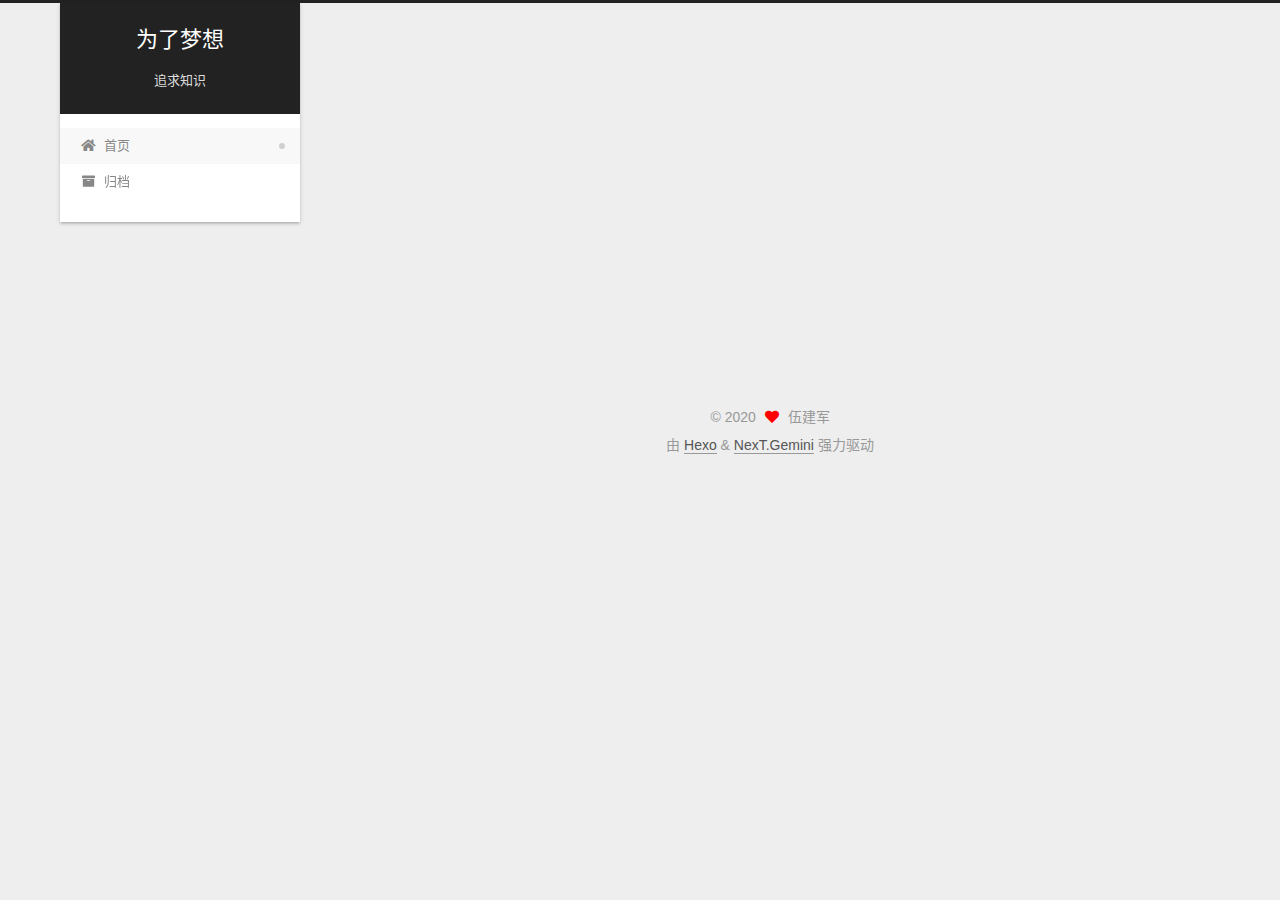
==== commit b9d426c2: "Site updated: 2020-08-20 22:17:53" ====
--- a/index.html
+++ b/index.html
@@ -22,9 +22,9 @@
 
   <meta name="description" content="伍建军的个人博客">
 <meta property="og:type" content="website">
-<meta property="og:title" content="追求知识">
+<meta property="og:title" content="为了梦想">
 <meta property="og:url" content="http://yoursite.com/index.html">
-<meta property="og:site_name" content="追求知识">
+<meta property="og:site_name" content="为了梦想">
 <meta property="og:description" content="伍建军的个人博客">
 <meta property="og:locale" content="zh_CN">
 <meta property="article:author" content="伍建军">
@@ -43,7 +43,7 @@
   };
 </script>
 
-  <title>追求知识</title>
+  <title>为了梦想</title>
   
 
 
@@ -94,10 +94,10 @@
 
     <a href="/" class="brand" rel="start">
       <span class="logo-line-before"><i></i></span>
-      <h1 class="site-title">追求知识</h1>
+      <h1 class="site-title">为了梦想</h1>
       <span class="logo-line-after"><i></i></span>
     </a>
-      <p class="site-subtitle" itemprop="description">为了梦想</p>
+      <p class="site-subtitle" itemprop="description">追求知识</p>
   </div>
 
   <div class="site-nav-right">
@@ -148,7 +148,7 @@
   
   
   <article itemscope itemtype="http://schema.org/Article" class="post-block" lang="zh-CN">
-    <link itemprop="mainEntityOfPage" href="http://yoursite.com/2020/08/19/hello-world/">
+    <link itemprop="mainEntityOfPage" href="http://yoursite.com/2020/08/20/%E6%88%91%E7%88%B1%E5%BE%90%E6%A2%A6%E5%A9%B7/">
 
     <span hidden itemprop="author" itemscope itemtype="http://schema.org/Person">
       <meta itemprop="image" content="/images/avatar.gif">
@@ -157,12 +157,12 @@
     </span>
 
     <span hidden itemprop="publisher" itemscope itemtype="http://schema.org/Organization">
-      <meta itemprop="name" content="追求知识">
+      <meta itemprop="name" content="为了梦想">
     </span>
       <header class="post-header">
         <h2 class="post-title" itemprop="name headline">
           
-            <a href="/2020/08/19/hello-world/" class="post-title-link" itemprop="url">Hello World</a>
+            <a href="/2020/08/20/%E6%88%91%E7%88%B1%E5%BE%90%E6%A2%A6%E5%A9%B7/" class="post-title-link" itemprop="url">我爱徐梦婷</a>
         </h2>
 
         <div class="post-meta">
@@ -171,8 +171,9 @@
                 <i class="far fa-calendar"></i>
               </span>
               <span class="post-meta-item-text">发表于</span>
-
-              <time title="创建时间：2020-08-19 16:05:56" itemprop="dateCreated datePublished" datetime="2020-08-19T16:05:56+08:00">2020-08-19</time>
+              
+
+              <time title="创建时间：2020-08-20 22:14:02 / 修改时间：22:16:51" itemprop="dateCreated datePublished" datetime="2020-08-20T22:14:02+08:00">2020-08-20</time>
             </span>
 
           
@@ -186,20 +187,7 @@
     <div class="post-body" itemprop="articleBody">
 
       
-          <p>Welcome to <a target="_blank" rel="noopener" href="https://hexo.io/">Hexo</a>! This is your very first post. Check <a target="_blank" rel="noopener" href="https://hexo.io/docs/">documentation</a> for more info. If you get any problems when using Hexo, you can find the answer in <a target="_blank" rel="noopener" href="https://hexo.io/docs/troubleshooting.html">troubleshooting</a> or you can ask me on <a target="_blank" rel="noopener" href="https://github.com/hexojs/hexo/issues">GitHub</a>.</p>
-<h2 id="Quick-Start"><a href="#Quick-Start" class="headerlink" title="Quick Start"></a>Quick Start</h2><h3 id="Create-a-new-post"><a href="#Create-a-new-post" class="headerlink" title="Create a new post"></a>Create a new post</h3><figure class="highlight bash"><table><tr><td class="gutter"><pre><span class="line">1</span><br></pre></td><td class="code"><pre><span class="line">$ hexo new <span class="string">&quot;My New Post&quot;</span></span><br></pre></td></tr></table></figure>
-
-<p>More info: <a target="_blank" rel="noopener" href="https://hexo.io/docs/writing.html">Writing</a></p>
-<h3 id="Run-server"><a href="#Run-server" class="headerlink" title="Run server"></a>Run server</h3><figure class="highlight bash"><table><tr><td class="gutter"><pre><span class="line">1</span><br></pre></td><td class="code"><pre><span class="line">$ hexo server</span><br></pre></td></tr></table></figure>
-
-<p>More info: <a target="_blank" rel="noopener" href="https://hexo.io/docs/server.html">Server</a></p>
-<h3 id="Generate-static-files"><a href="#Generate-static-files" class="headerlink" title="Generate static files"></a>Generate static files</h3><figure class="highlight bash"><table><tr><td class="gutter"><pre><span class="line">1</span><br></pre></td><td class="code"><pre><span class="line">$ hexo generate</span><br></pre></td></tr></table></figure>
-
-<p>More info: <a target="_blank" rel="noopener" href="https://hexo.io/docs/generating.html">Generating</a></p>
-<h3 id="Deploy-to-remote-sites"><a href="#Deploy-to-remote-sites" class="headerlink" title="Deploy to remote sites"></a>Deploy to remote sites</h3><figure class="highlight bash"><table><tr><td class="gutter"><pre><span class="line">1</span><br></pre></td><td class="code"><pre><span class="line">$ hexo deploy</span><br></pre></td></tr></table></figure>
-
-<p>More info: <a target="_blank" rel="noopener" href="https://hexo.io/docs/one-command-deployment.html">Deployment</a></p>
-
+          
       
     </div>
 
@@ -284,6 +272,10 @@
           <span class="site-state-item-name">日志</span>
         </a>
       </div>
+      <div class="site-state-item site-state-tags">
+        <span class="site-state-item-count">1</span>
+        <span class="site-state-item-name">标签</span>
+      </div>
   </nav>
 </div>
 
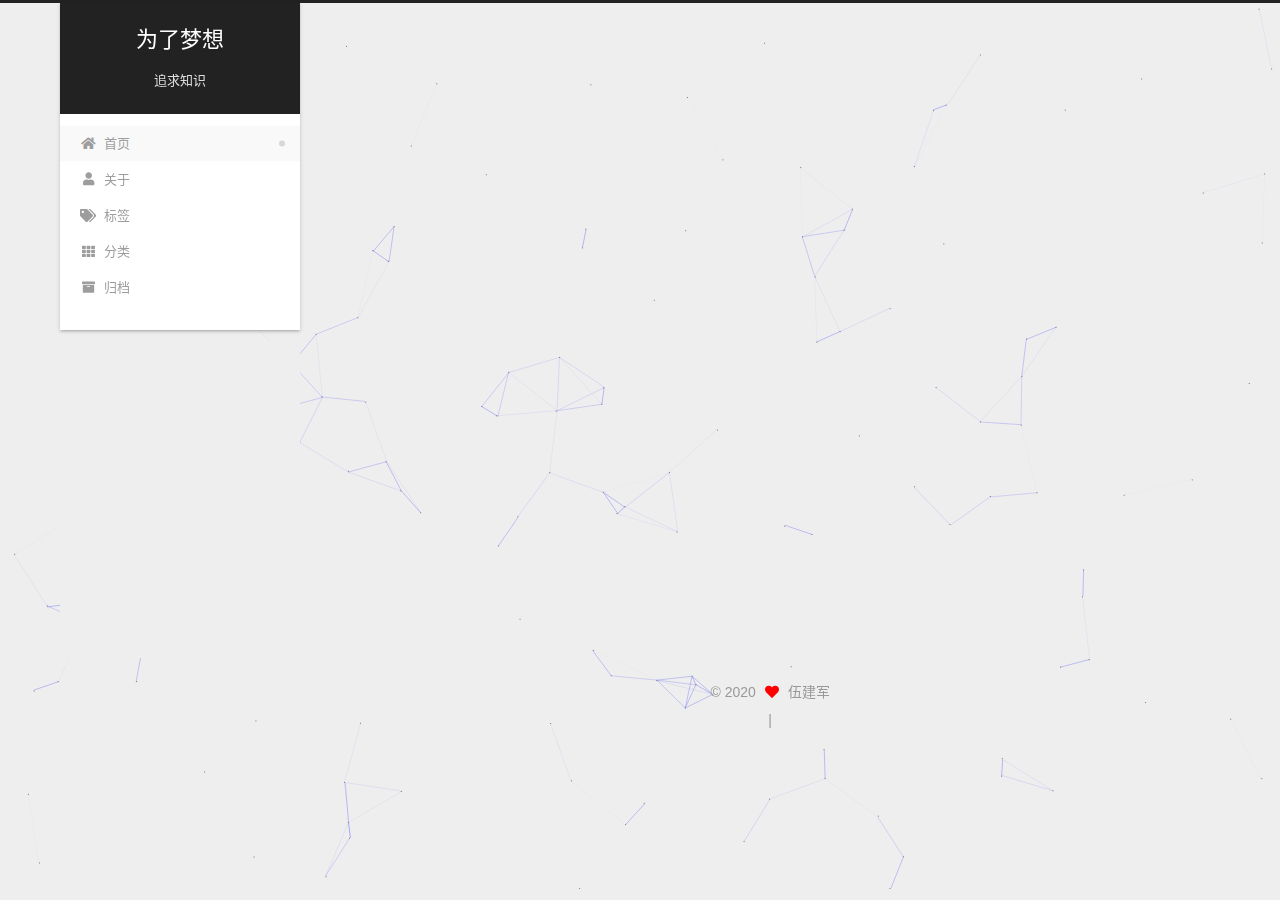
==== commit 408be457: "Site updated: 2020-08-21 15:08:42" ====
--- a/index.html
+++ b/index.html
@@ -17,15 +17,15 @@
 
 <script id="hexo-configurations">
     var NexT = window.NexT || {};
-    var CONFIG = {"hostname":"yoursite.com","root":"/","scheme":"Gemini","version":"7.8.0","exturl":false,"sidebar":{"position":"left","display":"post","padding":18,"offset":12,"onmobile":false},"copycode":{"enable":false,"show_result":false,"style":null},"back2top":{"enable":true,"sidebar":false,"scrollpercent":false},"bookmark":{"enable":false,"color":"#222","save":"auto"},"fancybox":false,"mediumzoom":false,"lazyload":false,"pangu":false,"comments":{"style":"tabs","active":null,"storage":true,"lazyload":false,"nav":null},"algolia":{"hits":{"per_page":10},"labels":{"input_placeholder":"Search for Posts","hits_empty":"We didn't find any results for the search: ${query}","hits_stats":"${hits} results found in ${time} ms"}},"localsearch":{"enable":false,"trigger":"auto","top_n_per_article":1,"unescape":false,"preload":false},"motion":{"enable":true,"async":false,"transition":{"post_block":"fadeIn","post_header":"slideDownIn","post_body":"slideDownIn","coll_header":"slideLeftIn","sidebar":"slideUpIn"}}};
+    var CONFIG = {"hostname":"yoursite.com","root":"/","scheme":"Gemini","version":"7.8.0","exturl":false,"sidebar":{"position":"left","display":"post","padding":18,"offset":12,"onmobile":false},"copycode":{"enable":false,"show_result":false,"style":null},"back2top":{"enable":true,"sidebar":false,"scrollpercent":true},"bookmark":{"enable":false,"color":"#222","save":"auto"},"fancybox":false,"mediumzoom":false,"lazyload":false,"pangu":false,"comments":{"style":"tabs","active":null,"storage":true,"lazyload":false,"nav":null},"algolia":{"hits":{"per_page":10},"labels":{"input_placeholder":"Search for Posts","hits_empty":"We didn't find any results for the search: ${query}","hits_stats":"${hits} results found in ${time} ms"}},"localsearch":{"enable":false,"trigger":"auto","top_n_per_article":1,"unescape":false,"preload":false},"motion":{"enable":true,"async":false,"transition":{"post_block":"fadeIn","post_header":"slideDownIn","post_body":"slideDownIn","coll_header":"slideLeftIn","sidebar":"slideUpIn"}}};
   </script>
 
-  <meta name="description" content="伍建军的个人博客">
+  <meta name="description" content="自先沉稳，而后爱人">
 <meta property="og:type" content="website">
 <meta property="og:title" content="为了梦想">
 <meta property="og:url" content="http://yoursite.com/index.html">
 <meta property="og:site_name" content="为了梦想">
-<meta property="og:description" content="伍建军的个人博客">
+<meta property="og:description" content="自先沉稳，而后爱人">
 <meta property="og:locale" content="zh_CN">
 <meta property="article:author" content="伍建军">
 <meta name="twitter:card" content="summary">
@@ -116,6 +116,21 @@
     <a href="/" rel="section"><i class="fa fa-home fa-fw"></i>首页</a>
 
   </li>
+        <li class="menu-item menu-item-about">
+
+    <a href="/about/" rel="section"><i class="fa fa-user fa-fw"></i>关于</a>
+
+  </li>
+        <li class="menu-item menu-item-tags">
+
+    <a href="/tags/" rel="section"><i class="fa fa-tags fa-fw"></i>标签</a>
+
+  </li>
+        <li class="menu-item menu-item-categories">
+
+    <a href="/categories/" rel="section"><i class="fa fa-th fa-fw"></i>分类</a>
+
+  </li>
         <li class="menu-item menu-item-archives">
 
     <a href="/archives/" rel="section"><i class="fa fa-archive fa-fw"></i>归档</a>
@@ -135,6 +150,7 @@
     <i class="fa fa-arrow-up"></i>
     <span>0%</span>
   </div>
+  <div class="reading-progress-bar"></div>
 
 
     <main class="main">
@@ -151,9 +167,9 @@
     <link itemprop="mainEntityOfPage" href="http://yoursite.com/2020/08/20/%E6%88%91%E7%88%B1%E5%BE%90%E6%A2%A6%E5%A9%B7/">
 
     <span hidden itemprop="author" itemscope itemtype="http://schema.org/Person">
-      <meta itemprop="image" content="/images/avatar.gif">
+      <meta itemprop="image" content="/images/timg.jpeg">
       <meta itemprop="name" content="伍建军">
-      <meta itemprop="description" content="伍建军的个人博客">
+      <meta itemprop="description" content="自先沉稳，而后爱人">
     </span>
 
     <span hidden itemprop="publisher" itemscope itemtype="http://schema.org/Organization">
@@ -260,8 +276,10 @@
 
       <div class="site-overview-wrap sidebar-panel">
         <div class="site-author motion-element" itemprop="author" itemscope itemtype="http://schema.org/Person">
+    <img class="site-author-image" itemprop="image" alt="伍建军"
+      src="/images/timg.jpeg">
   <p class="site-author-name" itemprop="name">伍建军</p>
-  <div class="site-description" itemprop="description">伍建军的个人博客</div>
+  <div class="site-description" itemprop="description">自先沉稳，而后爱人</div>
 </div>
 <div class="site-state-wrap motion-element">
   <nav class="site-state">
@@ -273,11 +291,21 @@
         </a>
       </div>
       <div class="site-state-item site-state-tags">
+            <a href="/tags/">
+          
         <span class="site-state-item-count">1</span>
-        <span class="site-state-item-name">标签</span>
+        <span class="site-state-item-name">标签</span></a>
       </div>
   </nav>
 </div>
+  <div class="links-of-author motion-element">
+      <span class="links-of-author-item">
+        <a href="https://github.com/wujianjun99" title="GitHub → https:&#x2F;&#x2F;github.com&#x2F;wujianjun99" rel="noopener" target="_blank"><i class="fab fa-github fa-fw"></i></a>
+      </span>
+      <span class="links-of-author-item">
+        <a href="https://1728408112@qq.com/" title="E-Mail → https:&#x2F;&#x2F;1728408112@QQ.com" rel="noopener" target="_blank"><i class="fa fa-envelope fa-fw"></i></a>
+      </span>
+  </div>
 
 
 
@@ -306,10 +334,28 @@
   </span>
   <span class="author" itemprop="copyrightHolder">伍建军</span>
 </div>
-  <div class="powered-by">由 <a href="https://hexo.io/" class="theme-link" rel="noopener" target="_blank">Hexo</a> & <a href="https://theme-next.org/" class="theme-link" rel="noopener" target="_blank">NexT.Gemini</a> 强力驱动
-  </div>
 
         
+<div class="busuanzi-count">
+  <script async src="https://busuanzi.ibruce.info/busuanzi/2.3/busuanzi.pure.mini.js"></script>
+    <span class="post-meta-item" id="busuanzi_container_site_uv" style="display: none;">
+      <span class="post-meta-item-icon">
+        <i class="fa fa-user"></i>
+      </span>
+      <span class="site-uv" title="总访客量">
+        <span id="busuanzi_value_site_uv"></span>
+      </span>
+    </span>
+    <span class="post-meta-divider">|</span>
+    <span class="post-meta-item" id="busuanzi_container_site_pv" style="display: none;">
+      <span class="post-meta-item-icon">
+        <i class="fa fa-eye"></i>
+      </span>
+      <span class="site-pv" title="总访问量">
+        <span id="busuanzi_value_site_pv"></span>
+      </span>
+    </span>
+</div>
 
 
 
@@ -323,6 +369,8 @@
   </div>
 
   
+  
+  <script color='0,0,255' opacity='0.5' zIndex='-1' count='150' src="/lib/canvas-nest/canvas-nest.min.js"></script>
   <script src="/lib/anime.min.js"></script>
   <script src="/lib/velocity/velocity.min.js"></script>
   <script src="/lib/velocity/velocity.ui.min.js"></script>
@@ -361,4 +409,8 @@
   
 
 </body>
+ <!-- 页面点击小红心 --> <script type="text/javascript" src="/js/clicklove.js"></script>
+
 </html>
+
+
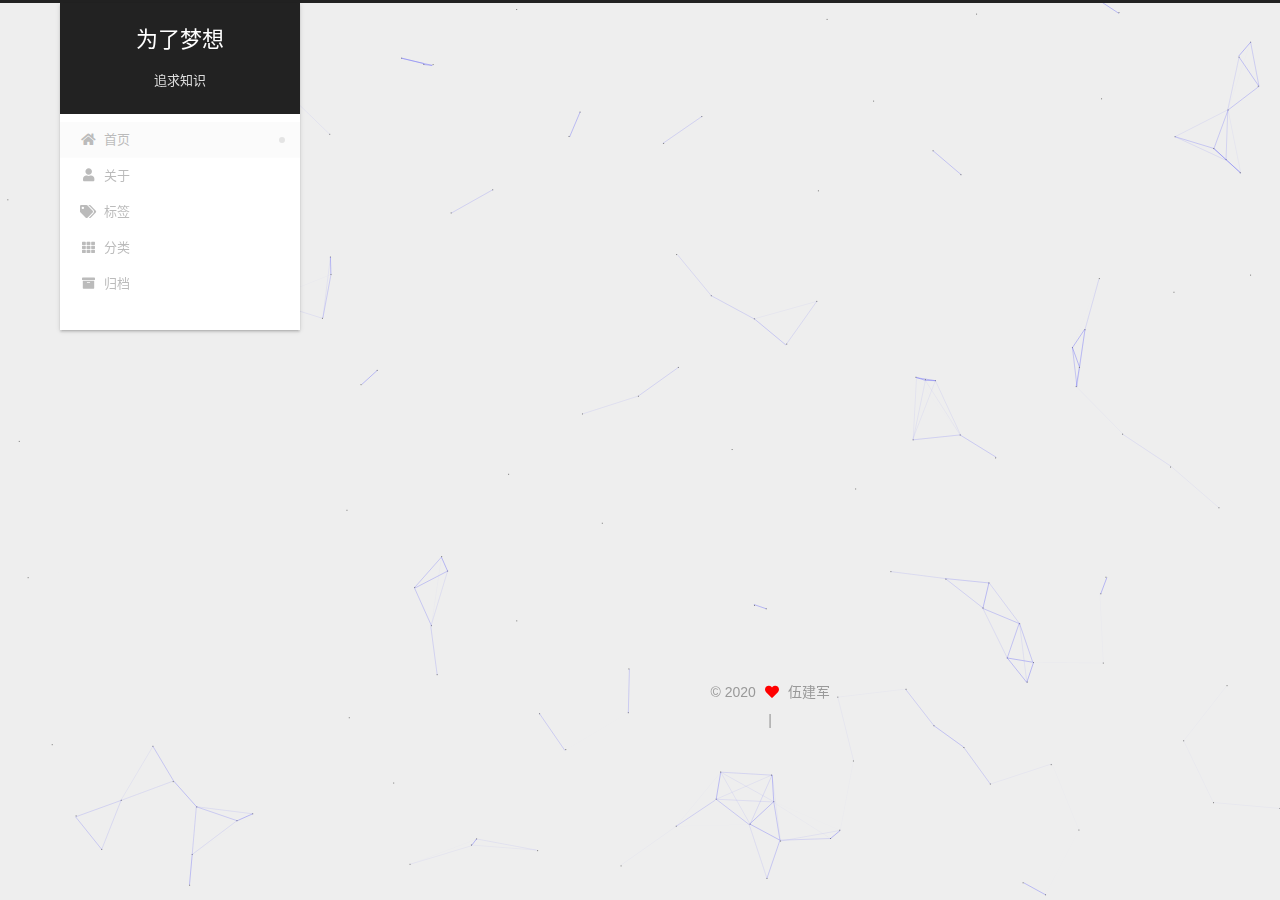
==== commit 2ead5fd9: "Site updated: 2020-08-24 13:10:29" ====
--- a/index.html
+++ b/index.html
@@ -164,7 +164,7 @@
   
   
   <article itemscope itemtype="http://schema.org/Article" class="post-block" lang="zh-CN">
-    <link itemprop="mainEntityOfPage" href="http://yoursite.com/2020/08/20/%E6%88%91%E7%88%B1%E5%BE%90%E6%A2%A6%E5%A9%B7/">
+    <link itemprop="mainEntityOfPage" href="http://yoursite.com/2020/08/24/springboot_1/">
 
     <span hidden itemprop="author" itemscope itemtype="http://schema.org/Person">
       <meta itemprop="image" content="/images/timg.jpeg">
@@ -178,7 +178,7 @@
       <header class="post-header">
         <h2 class="post-title" itemprop="name headline">
           
-            <a href="/2020/08/20/%E6%88%91%E7%88%B1%E5%BE%90%E6%A2%A6%E5%A9%B7/" class="post-title-link" itemprop="url">我爱徐梦婷</a>
+            <a href="/2020/08/24/springboot_1/" class="post-title-link" itemprop="url">Spring Boot入门</a>
         </h2>
 
         <div class="post-meta">
@@ -189,7 +189,16 @@
               <span class="post-meta-item-text">发表于</span>
               
 
-              <time title="创建时间：2020-08-20 22:14:02 / 修改时间：22:16:51" itemprop="dateCreated datePublished" datetime="2020-08-20T22:14:02+08:00">2020-08-20</time>
+              <time title="创建时间：2020-08-24 12:24:38 / 修改时间：13:06:36" itemprop="dateCreated datePublished" datetime="2020-08-24T12:24:38+08:00">2020-08-24</time>
+            </span>
+            <span class="post-meta-item">
+              <span class="post-meta-item-icon">
+                <i class="far fa-folder"></i>
+              </span>
+              <span class="post-meta-item-text">分类于</span>
+                <span itemprop="about" itemscope itemtype="http://schema.org/Thing">
+                  <a href="/categories/Spring-Boot/" itemprop="url" rel="index"><span itemprop="name">Spring Boot</span></a>
+                </span>
             </span>
 
           
@@ -203,7 +212,15 @@
     <div class="post-body" itemprop="articleBody">
 
       
-          
+          <h1 id="一、Spring-Boot-入门"><a href="#一、Spring-Boot-入门" class="headerlink" title="一、Spring Boot 入门"></a>一、Spring Boot 入门</h1>
+          <!--noindex-->
+            <div class="post-button">
+              <a class="btn" href="/2020/08/24/springboot_1/#more" rel="contents">
+                阅读全文 &raquo;
+              </a>
+            </div>
+          <!--/noindex-->
+        
       
     </div>
 
@@ -290,10 +307,16 @@
           <span class="site-state-item-name">日志</span>
         </a>
       </div>
+      <div class="site-state-item site-state-categories">
+            <a href="/categories/">
+          
+        <span class="site-state-item-count">1</span>
+        <span class="site-state-item-name">分类</span></a>
+      </div>
       <div class="site-state-item site-state-tags">
             <a href="/tags/">
           
-        <span class="site-state-item-count">1</span>
+        <span class="site-state-item-count">2</span>
         <span class="site-state-item-name">标签</span></a>
       </div>
   </nav>
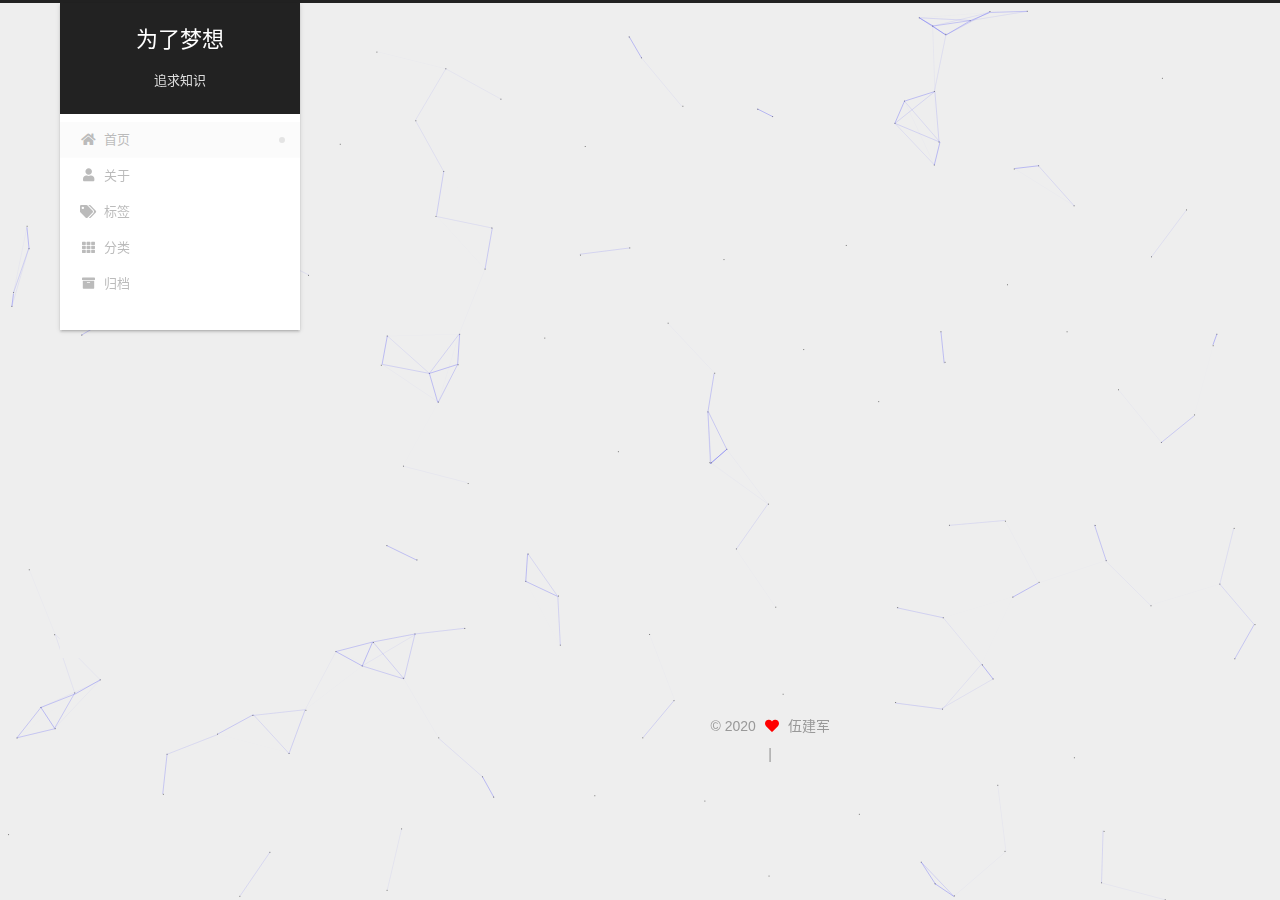
==== commit c41830d3: "Site updated: 2020-08-26 10:16:49" ====
--- a/index.html
+++ b/index.html
@@ -164,7 +164,7 @@
   
   
   <article itemscope itemtype="http://schema.org/Article" class="post-block" lang="zh-CN">
-    <link itemprop="mainEntityOfPage" href="http://yoursite.com/2020/08/24/springboot_1/">
+    <link itemprop="mainEntityOfPage" href="http://yoursite.com/2020/08/26/springboot_2/">
 
     <span hidden itemprop="author" itemscope itemtype="http://schema.org/Person">
       <meta itemprop="image" content="/images/timg.jpeg">
@@ -178,7 +178,7 @@
       <header class="post-header">
         <h2 class="post-title" itemprop="name headline">
           
-            <a href="/2020/08/24/springboot_1/" class="post-title-link" itemprop="url">Spring Boot入门</a>
+            <a href="/2020/08/26/springboot_2/" class="post-title-link" itemprop="url">Spring Boot入门</a>
         </h2>
 
         <div class="post-meta">
@@ -189,7 +189,7 @@
               <span class="post-meta-item-text">发表于</span>
               
 
-              <time title="创建时间：2020-08-24 12:24:38 / 修改时间：13:06:36" itemprop="dateCreated datePublished" datetime="2020-08-24T12:24:38+08:00">2020-08-24</time>
+              <time title="创建时间：2020-08-26 09:24:38 / 修改时间：10:14:45" itemprop="dateCreated datePublished" datetime="2020-08-26T09:24:38+08:00">2020-08-26</time>
             </span>
             <span class="post-meta-item">
               <span class="post-meta-item-icon">
@@ -212,7 +212,88 @@
     <div class="post-body" itemprop="articleBody">
 
       
-          <h1 id="一、Spring-Boot-入门"><a href="#一、Spring-Boot-入门" class="headerlink" title="一、Spring Boot 入门"></a>一、Spring Boot 入门</h1>
+          <h1 id="Spring-Boot配置文件"><a href="#Spring-Boot配置文件" class="headerlink" title="Spring Boot配置文件"></a>Spring Boot配置文件</h1>
+          <!--noindex-->
+            <div class="post-button">
+              <a class="btn" href="/2020/08/26/springboot_2/#more" rel="contents">
+                阅读全文 &raquo;
+              </a>
+            </div>
+          <!--/noindex-->
+        
+      
+    </div>
+
+    
+    
+    
+      <footer class="post-footer">
+        <div class="post-eof"></div>
+      </footer>
+  </article>
+  
+  
+  
+
+      
+  
+  
+  <article itemscope itemtype="http://schema.org/Article" class="post-block" lang="zh-CN">
+    <link itemprop="mainEntityOfPage" href="http://yoursite.com/2020/08/24/springboot_1/">
+
+    <span hidden itemprop="author" itemscope itemtype="http://schema.org/Person">
+      <meta itemprop="image" content="/images/timg.jpeg">
+      <meta itemprop="name" content="伍建军">
+      <meta itemprop="description" content="自先沉稳，而后爱人">
+    </span>
+
+    <span hidden itemprop="publisher" itemscope itemtype="http://schema.org/Organization">
+      <meta itemprop="name" content="为了梦想">
+    </span>
+      <header class="post-header">
+        <h2 class="post-title" itemprop="name headline">
+          
+            <a href="/2020/08/24/springboot_1/" class="post-title-link" itemprop="url">Spring Boot入门</a>
+        </h2>
+
+        <div class="post-meta">
+            <span class="post-meta-item">
+              <span class="post-meta-item-icon">
+                <i class="far fa-calendar"></i>
+              </span>
+              <span class="post-meta-item-text">发表于</span>
+
+              <time title="创建时间：2020-08-24 12:24:38" itemprop="dateCreated datePublished" datetime="2020-08-24T12:24:38+08:00">2020-08-24</time>
+            </span>
+              <span class="post-meta-item">
+                <span class="post-meta-item-icon">
+                  <i class="far fa-calendar-check"></i>
+                </span>
+                <span class="post-meta-item-text">更新于</span>
+                <time title="修改时间：2020-08-26 10:09:17" itemprop="dateModified" datetime="2020-08-26T10:09:17+08:00">2020-08-26</time>
+              </span>
+            <span class="post-meta-item">
+              <span class="post-meta-item-icon">
+                <i class="far fa-folder"></i>
+              </span>
+              <span class="post-meta-item-text">分类于</span>
+                <span itemprop="about" itemscope itemtype="http://schema.org/Thing">
+                  <a href="/categories/Spring-Boot/" itemprop="url" rel="index"><span itemprop="name">Spring Boot</span></a>
+                </span>
+            </span>
+
+          
+
+        </div>
+      </header>
+
+    
+    
+    
+    <div class="post-body" itemprop="articleBody">
+
+      
+          <h1 id="pring-Boot-入门"><a href="#pring-Boot-入门" class="headerlink" title="pring Boot 入门"></a>pring Boot 入门</h1>
           <!--noindex-->
             <div class="post-button">
               <a class="btn" href="/2020/08/24/springboot_1/#more" rel="contents">
@@ -303,7 +384,7 @@
       <div class="site-state-item site-state-posts">
           <a href="/archives/">
         
-          <span class="site-state-item-count">1</span>
+          <span class="site-state-item-count">2</span>
           <span class="site-state-item-name">日志</span>
         </a>
       </div>
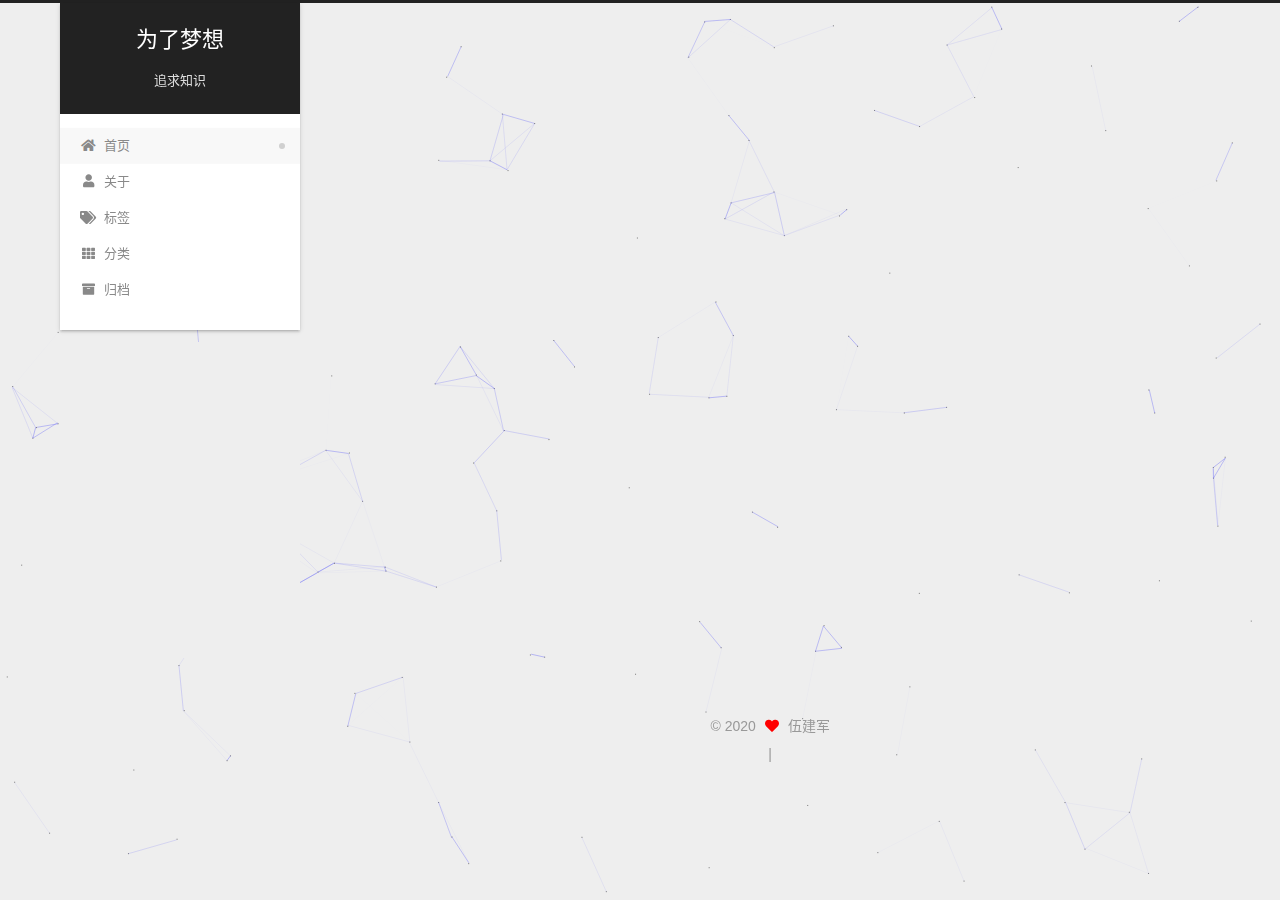
==== commit 377e1ed7: "Site updated: 2020-08-26 10:24:24" ====
--- a/index.html
+++ b/index.html
@@ -178,7 +178,7 @@
       <header class="post-header">
         <h2 class="post-title" itemprop="name headline">
           
-            <a href="/2020/08/26/springboot_2/" class="post-title-link" itemprop="url">Spring Boot入门</a>
+            <a href="/2020/08/26/springboot_2/" class="post-title-link" itemprop="url">Spring Boot配置文件</a>
         </h2>
 
         <div class="post-meta">
@@ -189,7 +189,7 @@
               <span class="post-meta-item-text">发表于</span>
               
 
-              <time title="创建时间：2020-08-26 09:24:38 / 修改时间：10:14:45" itemprop="dateCreated datePublished" datetime="2020-08-26T09:24:38+08:00">2020-08-26</time>
+              <time title="创建时间：2020-08-26 09:24:38 / 修改时间：10:18:41" itemprop="dateCreated datePublished" datetime="2020-08-26T09:24:38+08:00">2020-08-26</time>
             </span>
             <span class="post-meta-item">
               <span class="post-meta-item-icon">
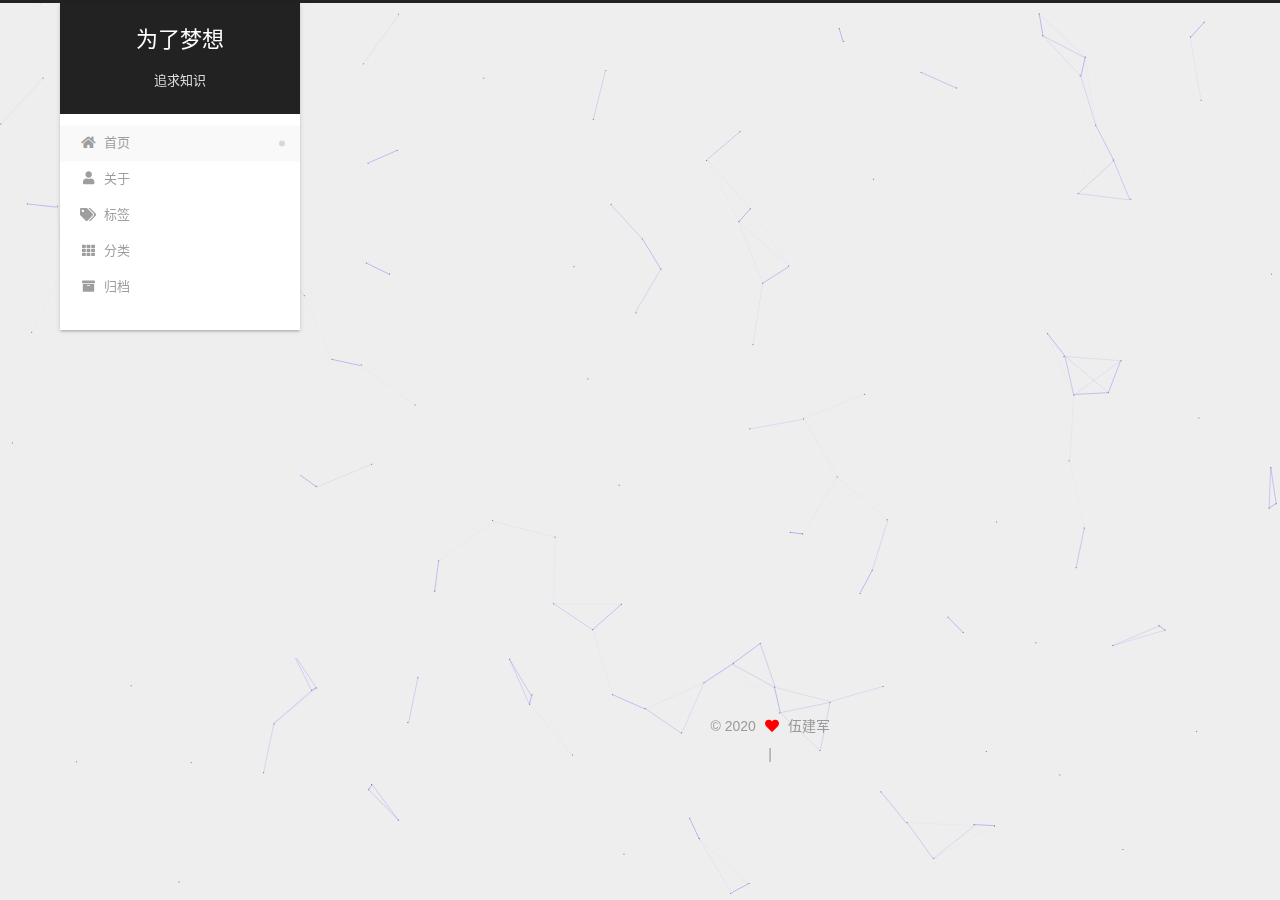
==== commit c3caa450: "Site updated: 2020-08-26 10:27:46" ====
--- a/index.html
+++ b/index.html
@@ -178,7 +178,7 @@
       <header class="post-header">
         <h2 class="post-title" itemprop="name headline">
           
-            <a href="/2020/08/26/springboot_2/" class="post-title-link" itemprop="url">Spring Boot配置文件</a>
+            <a href="/2020/08/26/springboot_2/" class="post-title-link" itemprop="url">Spring Boot 配置文件</a>
         </h2>
 
         <div class="post-meta">
@@ -189,7 +189,7 @@
               <span class="post-meta-item-text">发表于</span>
               
 
-              <time title="创建时间：2020-08-26 09:24:38 / 修改时间：10:18:41" itemprop="dateCreated datePublished" datetime="2020-08-26T09:24:38+08:00">2020-08-26</time>
+              <time title="创建时间：2020-08-26 09:24:38 / 修改时间：10:27:30" itemprop="dateCreated datePublished" datetime="2020-08-26T09:24:38+08:00">2020-08-26</time>
             </span>
             <span class="post-meta-item">
               <span class="post-meta-item-icon">
@@ -212,7 +212,7 @@
     <div class="post-body" itemprop="articleBody">
 
       
-          <h1 id="Spring-Boot配置文件"><a href="#Spring-Boot配置文件" class="headerlink" title="Spring Boot配置文件"></a>Spring Boot配置文件</h1>
+          <h1 id="Spring-Boot-配置文件"><a href="#Spring-Boot-配置文件" class="headerlink" title="Spring Boot 配置文件"></a>Spring Boot 配置文件</h1>
           <!--noindex-->
             <div class="post-button">
               <a class="btn" href="/2020/08/26/springboot_2/#more" rel="contents">
@@ -253,7 +253,7 @@
       <header class="post-header">
         <h2 class="post-title" itemprop="name headline">
           
-            <a href="/2020/08/24/springboot_1/" class="post-title-link" itemprop="url">Spring Boot入门</a>
+            <a href="/2020/08/24/springboot_1/" class="post-title-link" itemprop="url">Spring Boot 入门</a>
         </h2>
 
         <div class="post-meta">
@@ -270,7 +270,7 @@
                   <i class="far fa-calendar-check"></i>
                 </span>
                 <span class="post-meta-item-text">更新于</span>
-                <time title="修改时间：2020-08-26 10:09:17" itemprop="dateModified" datetime="2020-08-26T10:09:17+08:00">2020-08-26</time>
+                <time title="修改时间：2020-08-26 10:27:10" itemprop="dateModified" datetime="2020-08-26T10:27:10+08:00">2020-08-26</time>
               </span>
             <span class="post-meta-item">
               <span class="post-meta-item-icon">
@@ -293,7 +293,7 @@
     <div class="post-body" itemprop="articleBody">
 
       
-          <h1 id="pring-Boot-入门"><a href="#pring-Boot-入门" class="headerlink" title="pring Boot 入门"></a>pring Boot 入门</h1>
+          <h1 id="Spring-Boot-入门"><a href="#Spring-Boot-入门" class="headerlink" title="Spring Boot 入门"></a>Spring Boot 入门</h1>
           <!--noindex-->
             <div class="post-button">
               <a class="btn" href="/2020/08/24/springboot_1/#more" rel="contents">
